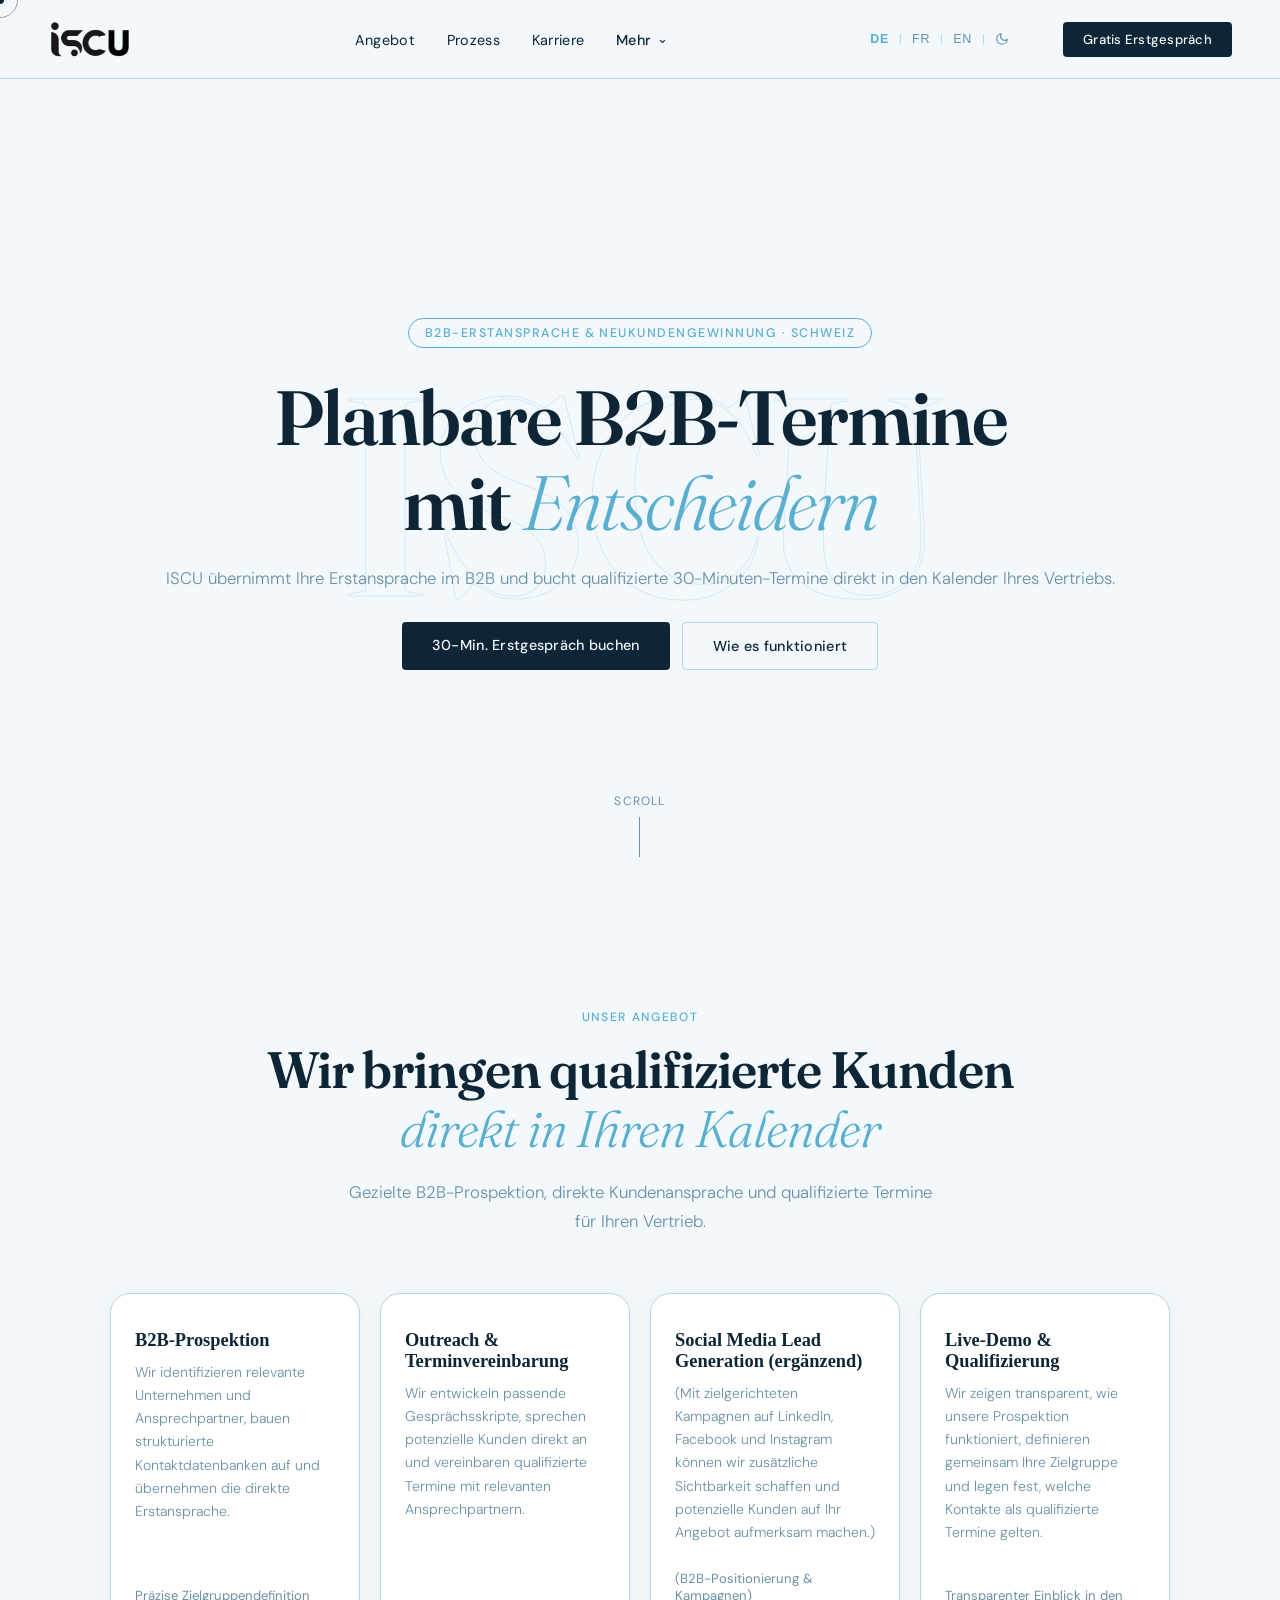
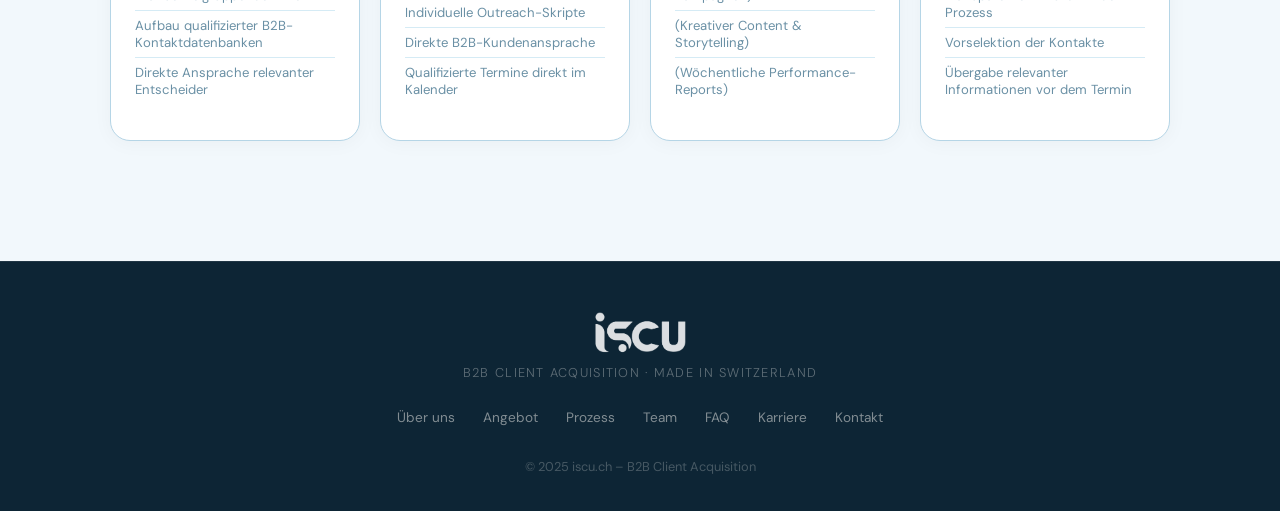
==== index.html @ 7092da41 "Formspree test v1 Refactor contact form submission handling and error messages." ====
<!DOCTYPE html>
<html lang="de" data-lang="de">

<head>
  <meta charset="UTF-8">
  <meta name="viewport" content="width=device-width, initial-scale=1.0">

  <title>iscu.ch – B2B Kundenakquise Schweiz | Qualifizierte Geschäftskunden gewinnen</title>

  <meta
    name="description"
    content="iscu.ch unterstützt Schweizer Unternehmen bei der B2B-Kundenakquise. Wir bauen gezielte Kontaktdatenbanken auf, entwickeln Ansprache-Skripte und erreichen potenzielle Geschäftskunden direkt.">
  
  <meta
    name="keywords"
    content="B2B Kundenakquise Schweiz, B2B Lead Generation Schweiz, Neukundengewinnung Schweiz, B2B Prospection, Geschäftskunden gewinnen, B2B Vertrieb Schweiz">
  
  <meta name="author" content="iscu.ch">

  <link rel="canonical" href="https://iscu.ch/">

  <!-- Open Graph -->
  <meta property="og:type" content="website">
  <meta property="og:url" content="https://iscu.ch/">
  <meta property="og:title" content="iscu.ch – B2B Kundenakquise Schweiz">
  <meta
    property="og:description"
    content="Gezielte B2B-Kundenakquise für Schweizer Unternehmen. Kontaktdatenbanken, Ansprache-Skripte und direkte Kontaktaufnahme mit potenziellen Geschäftskunden.">
  <meta property="og:image" content="https://iscu.ch/assets/img/logo-v3-transparent.png">
  <meta property="og:locale" content="de_CH">

  <!-- Schema.org -->
  <script type="application/ld+json">
  {
    "@context": "https://schema.org",
    "@type": "ProfessionalService",
    "name": "iscu.ch",
    "description": "Schweizer Agentur für B2B-Kundenakquise und Vertriebsunterstützung. Aufbau von B2B-Kontaktdatenbanken, Entwicklung von Ansprache-Skripten und direkte Kontaktaufnahme mit potenziellen Geschäftskunden.",
    "url": "https://iscu.ch",
    "email": "info@iscu.ch",
    "address": {
      "@type": "PostalAddress",
      "addressCountry": "CH"
    },
    "areaServed": "CH",
    "serviceType": "B2B Kundenakquise",
    "priceRange": "CHF"
  }
  </script>

  <link rel="preconnect" href="https://fonts.googleapis.com">
  <link rel="preconnect" href="https://fonts.gstatic.com" crossorigin>
  <link
    href="https://fonts.googleapis.com/css2?family=Fraunces:ital,wght@0,300;0,600;1,300&family=DM+Sans:wght@300;400;500&display=swap"
    rel="stylesheet">
  <link rel="stylesheet" href="assets/css/style.css">
  <!-- Applique le thème AVANT le rendu pour éviter le flash -->
  <link href="https://assets.calendly.com/assets/external/widget.css" rel="stylesheet">
  <script src="https://assets.calendly.com/assets/external/widget.js" async></script>
  <script>document.documentElement.setAttribute('data-theme', localStorage.getItem('iscu-theme') === 'dark' ? 'dark' : 'light');</script>
  <link rel="icon" type="image/png" href="/favicon-96x96.png" sizes="96x96" />
  <link rel="icon" type="image/svg+xml" href="/favicon.svg" />
  <link rel="shortcut icon" href="/favicon.ico" />
  <link rel="apple-touch-icon" sizes="180x180" href="/apple-touch-icon.png" />
  <meta name="apple-mobile-web-app-title" content="ISCU" />
  <link rel="manifest" href="/site.webmanifest" />
</head>

<body>

  <!-- CUSTOM CURSOR -->
  <div class="cursor"></div>
  <div class="cursor-follower"></div>

  <!-- PAGE TRANSITION -->
  <div class="page-transition"></div>

  <!-- NAVBAR -->
  <nav class="nav">
    <a href="index.html" class="brand-link">
      <img src="assets/img/logo-v3-transparent.png" alt="iscu.ch" class="brand-logo">
    </a>
    <div class="nav-links">
      <a href="#angebot" data-de="Angebot" data-fr="Offre" data-en="Services">Angebot</a>
      <!--<a href="#angebot" data-de="Webdesign" data-fr="Webdesign" data-en="Web Design">Webdesign</a>-->
      <a href="#prozess" data-de="Prozess" data-fr="Processus" data-en="Process">Prozess</a>
      <a href="karriere.html" data-de="Karriere" data-fr="Carrière" data-en="Careers">Karriere</a>
      <details class="nav-dropdown" id="sectionDropdown">
        <summary>
          <span data-de="Mehr" data-fr="Plus" data-en="More">Mehr</span>
          <span class="nav-dropdown-icon" aria-hidden="true">⌄</span>
        </summary>
        <div class="nav-dropdown-menu">
          <button class="page-tab" data-tab="about" data-de="Über uns" data-fr="À propos" data-en="About">Über
            uns</button>
          <button class="page-tab" data-tab="vergleich" data-de="Vergleich" data-fr="Comparaison"
            data-en="Comparison">Vergleich</button>
          <button class="page-tab" data-tab="team" data-de="Team" data-fr="Équipe" data-en="Team">Team</button>
          <button class="page-tab" data-tab="faq" data-de="FAQ" data-fr="FAQ" data-en="FAQ">FAQ</button>
          <button class="page-tab" data-tab="contact" data-de="Kontakt" data-fr="Contact"
            data-en="Contact">Kontakt</button>
        </div>
      </details>
    </div>
    <div class="nav-right">
      <div class="lang-switcher">
        <button class="lang-btn active" data-lang="de">DE</button>
        <span class="lang-sep">|</span>
        <button class="lang-btn" data-lang="fr">FR</button>
        <span class="lang-sep">|</span>
        <button class="lang-btn" data-lang="en">EN</button>
        <span class="lang-sep">|</span>
        <button class="theme-toggle" id="themeToggle" aria-label="Toggle dark mode" title="Mode sombre">
          <svg id="iconMoon" xmlns="http://www.w3.org/2000/svg" width="14" height="14" viewBox="0 0 24 24" fill="none"
            stroke="currentColor" stroke-width="2" stroke-linecap="round" stroke-linejoin="round">
            <path d="M21 12.79A9 9 0 1 1 11.21 3 7 7 0 0 0 21 12.79z" />
          </svg>
          <svg id="iconSun" xmlns="http://www.w3.org/2000/svg" width="14" height="14" viewBox="0 0 24 24" fill="none"
            stroke="currentColor" stroke-width="2" stroke-linecap="round" stroke-linejoin="round" style="display:none">
            <circle cx="12" cy="12" r="5" />
            <line x1="12" y1="1" x2="12" y2="3" />
            <line x1="12" y1="21" x2="12" y2="23" />
            <line x1="4.22" y1="4.22" x2="5.64" y2="5.64" />
            <line x1="18.36" y1="18.36" x2="19.78" y2="19.78" />
            <line x1="1" y1="12" x2="3" y2="12" />
            <line x1="21" y1="12" x2="23" y2="12" />
            <line x1="4.22" y1="19.78" x2="5.64" y2="18.36" />
            <line x1="18.36" y1="5.64" x2="19.78" y2="4.22" />
          </svg>
        </button>
      </div>
      <a href="#contact" class="nav-cta" data-de="Gratis Erstgespräch" data-fr="Entretien gratuit"
        data-en="Free Discovery Call">Gratis Erstgespräch</a>
    </div>
    <div class="hamburger" id="hamburger">
      <span></span><span></span><span></span>
    </div>
  </nav>

  <!-- MOBILE MENU -->
  <div class="mobile-menu" id="mobileMenu">
    <a href="#angebot" onclick="closeMobile()" data-de="Angebot" data-fr="Offre" data-en="Services">Angebot</a>
    <a href="#prozess" onclick="closeMobile()" data-de="Prozess" data-fr="Processus" data-en="Process">Prozess</a>
    <a href="#team" onclick="closeMobile()" data-de="Team" data-fr="Equipe" data-en="Team">Team</a>
    <a href="#faq" onclick="closeMobile()" data-de="FAQ" data-fr="FAQ" data-en="FAQ">FAQ</a>
    <a href="karriere.html" onclick="closeMobile()" data-de="Karriere" data-fr="Carrière" data-en="Careers">Karriere</a>
    <a href="#contact" onclick="closeMobile()" data-de="Kontakt" data-fr="Contact" data-en="Contact">Kontakt</a>
    <a href="#contact" onclick="closeMobile()" class="mobile-cta" data-de="Gratis Erstgespräch →"
      data-fr="Entretien gratuit →" data-en="Free Discovery Call →">Gratis Erstgespräch →</a>
    <div class="mobile-menu-bottom">
      <div class="mobile-lang">
        <button class="lang-btn active" data-lang="de">DE</button>
        <span class="lang-sep">|</span>
        <button class="lang-btn" data-lang="fr">FR</button>
        <span class="lang-sep">|</span>
        <button class="lang-btn" data-lang="en">EN</button>
      </div>
      <button class="mobile-theme-btn" id="mobileThemeToggle" aria-label="Toggle dark mode">
        <svg id="mIconMoon" xmlns="http://www.w3.org/2000/svg" width="16" height="16" viewBox="0 0 24 24" fill="none"
          stroke="currentColor" stroke-width="2" stroke-linecap="round" stroke-linejoin="round">
          <path d="M21 12.79A9 9 0 1 1 11.21 3 7 7 0 0 0 21 12.79z" />
        </svg>
        <svg id="mIconSun" xmlns="http://www.w3.org/2000/svg" width="16" height="16" viewBox="0 0 24 24" fill="none"
          stroke="currentColor" stroke-width="2" stroke-linecap="round" stroke-linejoin="round" style="display:none">
          <circle cx="12" cy="12" r="5" />
          <line x1="12" y1="1" x2="12" y2="3" />
          <line x1="12" y1="21" x2="12" y2="23" />
          <line x1="4.22" y1="4.22" x2="5.64" y2="5.64" />
          <line x1="18.36" y1="18.36" x2="19.78" y2="19.78" />
          <line x1="1" y1="12" x2="3" y2="12" />
          <line x1="21" y1="12" x2="23" y2="12" />
          <line x1="4.22" y1="19.78" x2="5.64" y2="18.36" />
          <line x1="18.36" y1="5.64" x2="19.78" y2="4.22" />
        </svg>
        <span id="mThemeLabel" data-de="Dunkel" data-fr="Sombre" data-en="Dark">Dunkel</span>
      </button>
    </div>
  </div>

  <!-- HERO -->
  <section class="hero">
    <div class="hero-bg-text">ISCU</div>
    <div class="hero-text reveal">
      <span class="hero-label" data-de="B2B-Erstansprache & Neukundengewinnung · Schweiz"
        data-fr="Prospection B2B & Acquisition de Clients · Suisse"
        data-en="B2B Outreach & Client Acquisition · Switzerland">
        B2B-Erstansprache & Neukundengewinnung · Schweiz
      </span>

      <h1 data-de="Planbare B2B-Termine&lt;br&gt;mit &lt;em&gt;Entscheidern&lt;/em&gt;"
        data-fr="Rendez-vous B2B qualifiés&lt;br&gt;avec des &lt;em&gt;décideurs&lt;/em&gt;"
        data-en="Predictable B2B Meetings&lt;br&gt;with &lt;em&gt;Decision-Makers&lt;/em&gt;">
        Planbare B2B-Termine<br>mit <em>Entscheidern</em>
      </h1>

      <p data-de="ISCU übernimmt Ihre Erstansprache im B2B und bucht qualifizierte 30-Minuten-Termine direkt in den Kalender Ihres Vertriebs."
        data-fr="ISCU gère votre prospection B2B initiale et réserve des rendez-vous qualifiés de 30 minutes directement dans l'agenda de vos commerciaux."
        data-en="ISCU handles your initial B2B outreach and books qualified 30-minute meetings directly into your sales team's calendar.">
        ISCU übernimmt Ihre Erstansprache im B2B und bucht qualifizierte 30-Minuten-Termine direkt in den Kalender Ihres
        Vertriebs.
      </p>

      <div class="hero-actions">
        <a href="#contact" class="cta" id="ctaBtn" data-de="30-Min. Erstgespräch buchen"
          data-fr="Réserver un échange de 30 min" data-en="Book a 30-min Discovery Call">
          30-Min. Erstgespräch buchen
        </a>
        <a href="#prozess" class="cta alt" data-de="Wie es funktioniert" data-fr="Comment ça fonctionne"
          data-en="How it works">
          Wie es funktioniert
        </a>
      </div>
    </div>
    <div class="scroll-hint">
      <span>Scroll</span>
      <div class="scroll-line"></div>
    </div>
  </section>



  <!-- WARUM GIBT ES UNS -->
  <section id="about" class="section about-section reveal tabbed-section">
    <div class="section-label" data-de="Über iscu.ch" data-fr="À propos d’iscu.ch" data-en="About iscu.ch">
      Über iscu.ch
    </div>

    <h2 data-de="Warum gibt es uns?" data-fr="Pourquoi existons-nous ?" data-en="Why do we exist?">
      Warum gibt es uns?
    </h2>

    <div class="about-text">

      <p data-de="Bei iscu.ch sind wir überzeugt: Unternehmen sollten nicht darauf warten, dass potenzielle Kunden auf sie zukommen. Gerade im B2B-Bereich erfordert nachhaltiges Wachstum eine aktive und gezielte Ansprache der richtigen Ansprechpartner."
        data-fr="Chez iscu.ch, nous sommes convaincus qu’une entreprise ne devrait pas attendre que ses clients potentiels viennent à elle. En B2B, une croissance durable nécessite une approche active et ciblée des bons interlocuteurs."
        data-en="At iscu.ch, we believe companies should not wait for potential clients to come to them. In B2B, sustainable growth requires an active and targeted approach to the right decision-makers.">
        Bei iscu.ch sind wir überzeugt: Unternehmen sollten nicht darauf warten, dass potenzielle Kunden auf sie
        zukommen. Gerade im B2B-Bereich erfordert nachhaltiges Wachstum eine aktive und gezielte Ansprache der richtigen
        Ansprechpartner.
      </p>

      <p data-de="Genau hier setzen wir an. Wir identifizieren relevante Unternehmen und Ansprechpartner, bauen strukturierte B2B-Kontaktdatenbanken auf und entwickeln individuelle Skripte für die direkte Ansprache. Unser Ziel: qualifizierte Gespräche mit potenziellen Kunden für Ihr Unternehmen."
        data-fr="C’est exactement là que nous intervenons. Nous identifions les entreprises et interlocuteurs pertinents, constituons des bases de données B2B structurées et développons des scripts adaptés à la prospection directe. Notre objectif : générer des échanges qualifiés avec des clients potentiels pour votre entreprise."
        data-en="That’s exactly where we come in. We identify relevant companies and decision-makers, build structured B2B contact databases and develop tailored scripts for direct outreach. Our goal: generate qualified conversations with potential clients for your business.">
        Genau hier setzen wir an. Wir identifizieren relevante Unternehmen und Ansprechpartner, bauen strukturierte
        B2B-Kontaktdatenbanken auf und entwickeln individuelle Skripte für die direkte Ansprache. Unser Ziel:
        qualifizierte Gespräche mit potenziellen Kunden für Ihr Unternehmen.
      </p>

      <p class="about-tagline"
        data-de="Wir sind mehr als eine Agentur – wir bauen die Brücke zwischen Ihrem Unternehmen und den richtigen Geschäftskontakten."
        data-fr="Nous sommes plus qu’une agence – nous créons le lien entre votre entreprise et les bons contacts commerciaux."
        data-en="We are more than an agency – we build the bridge between your business and the right commercial contacts.">
        Wir sind mehr als eine Agentur – wir bauen die Brücke zwischen Ihrem Unternehmen und den richtigen
        Geschäftskontakten.
      </p>

    </div>

    <div class="mission-vision">

      <div class="mv-card reveal">
        <div class="mv-icon"></div>

        <h3 data-de="Mission" data-fr="Mission" data-en="Mission">
          Mission
        </h3>

        <p data-de="Unsere Mission ist es, Unternehmen mit den richtigen Geschäftskontakten zu verbinden. Wir kombinieren strukturierte B2B-Daten, gezielte Recherche, überzeugende Skripte und direkte Ansprache, um qualifizierte Termine mit potenziellen Kunden zu generieren."
          data-fr="Notre mission est de connecter les entreprises aux bons interlocuteurs commerciaux. Nous combinons données B2B structurées, recherche ciblée, scripts efficaces et prospection directe afin de générer des rendez-vous qualifiés avec des clients potentiels."
          data-en="Our mission is to connect businesses with the right commercial contacts. We combine structured B2B data, targeted research, effective scripts and direct outreach to generate qualified appointments with potential clients.">
          Unsere Mission ist es, Unternehmen mit den richtigen Geschäftskontakten zu verbinden. Wir kombinieren
          strukturierte B2B-Daten, gezielte Recherche, überzeugende Skripte und direkte Ansprache, um qualifizierte
          Termine mit potenziellen Kunden zu generieren.
        </p>
      </div>

      <div class="mv-card reveal">
        <div class="mv-icon"></div>

        <h3 data-de="Vision" data-fr="Vision" data-en="Vision">
          Vision
        </h3>

        <p data-de="Wir glauben an eine B2B-Welt, in der Unternehmen ihre Geschäftsentwicklung nicht dem Zufall überlassen. Unsere Vision: planbare und messbare Kundenakquise durch gezielte Ansprache, klare Prozesse und kontinuierliche Optimierung."
          data-fr="Nous croyons en un monde B2B où les entreprises ne laissent pas leur développement commercial au hasard. Notre vision : une acquisition client prévisible et mesurable grâce à une prospection ciblée, des processus clairs et une optimisation continue."
          data-en="We believe in a B2B world where companies do not leave business development to chance. Our vision: predictable and measurable client acquisition through targeted outreach, clear processes and continuous optimization.">
          Wir glauben an eine B2B-Welt, in der Unternehmen ihre Geschäftsentwicklung nicht dem Zufall überlassen. Unsere
          Vision: planbare und messbare Kundenakquise durch gezielte Ansprache, klare Prozesse und kontinuierliche
          Optimierung.
        </p>
      </div>

    </div>
  </section>

<!-- UNSER ANGEBOT -->
<section id="angebot" class="section angebot-section tabbed-section">
  <div class="section-label"
       data-de="Unser Angebot"
       data-fr="Notre Offre"
       data-en="Our Services">
    Unser Angebot
  </div>

  <h2
    data-de="Wir bringen qualifizierte Kunden<br><em>direkt in Ihren Kalender</em>"
    data-fr="Nous amenons des clients qualifiés<br><em>directement dans votre agenda</em>"
    data-en="We bring qualified clients<br><em>directly into your calendar</em>">
    Wir bringen qualifizierte Kunden<br><em>direkt in Ihren Kalender</em>
  </h2>

  <p
    data-de="Gezielte B2B-Prospektion, direkte Kundenansprache und qualifizierte Termine für Ihren Vertrieb."
    data-fr="Prospection B2B ciblée, prise de contact directe et rendez-vous qualifiés pour votre équipe commerciale."
    data-en="Targeted B2B prospecting, direct outreach and qualified appointments for your sales team.">
    Gezielte B2B-Prospektion, direkte Kundenansprache und qualifizierte Termine für Ihren Vertrieb.
  </p>

  <div class="angebot-grid reveal">

    <!-- CARD 1: B2B PROSPEKTION -->
    <div class="angebot-card">

      <h3
        data-de="B2B-Prospektion"
        data-fr="Prospection B2B"
        data-en="B2B Prospecting">
        B2B-Prospektion
      </h3>

      <p
        data-de="Wir identifizieren relevante Unternehmen und Ansprechpartner, bauen strukturierte Kontaktdatenbanken auf und übernehmen die direkte Erstansprache."
        data-fr="Nous identifions les entreprises et interlocuteurs pertinents, constituons des bases de données structurées et prenons en charge la prospection directe."
        data-en="We identify relevant companies and decision-makers, build structured contact databases and handle direct outreach.">
        Wir identifizieren relevante Unternehmen und Ansprechpartner, bauen strukturierte Kontaktdatenbanken auf und übernehmen die direkte Erstansprache.
      </p>

      <ul class="angebot-features">
        <li
          data-de="Präzise Zielgruppendefinition"
          data-fr="Définition précise de la cible"
          data-en="Precise target definition">
          Präzise Zielgruppendefinition
        </li>

        <li
          data-de="Aufbau qualifizierter B2B-Kontaktdatenbanken"
          data-fr="Constitution de bases de données B2B qualifiées"
          data-en="Qualified B2B contact databases">
          Aufbau qualifizierter B2B-Kontaktdatenbanken
        </li>

        <li
          data-de="Direkte Ansprache relevanter Entscheider"
          data-fr="Prise de contact directe avec les décideurs"
          data-en="Direct outreach to decision-makers">
          Direkte Ansprache relevanter Entscheider
        </li>
      </ul>

    </div>


    <!-- CARD 2: OUTREACH & TERMINVEREINBARUNG -->
    <div class="angebot-card">

      <h3
        data-de="Outreach & Terminvereinbarung"
        data-fr="Prospection & Prise de Rendez-vous"
        data-en="Outreach & Appointment Setting">
        Outreach & Terminvereinbarung
      </h3>

      <p
        data-de="Wir entwickeln passende Gesprächsskripte, sprechen potenzielle Kunden direkt an und vereinbaren qualifizierte Termine mit relevanten Ansprechpartnern."
        data-fr="Nous développons des scripts adaptés, contactons directement les prospects et obtenons des rendez-vous qualifiés avec les bons interlocuteurs."
        data-en="We develop tailored scripts, contact potential clients directly and secure qualified appointments with the right decision-makers.">
        Wir entwickeln passende Gesprächsskripte, sprechen potenzielle Kunden direkt an und vereinbaren qualifizierte Termine mit relevanten Ansprechpartnern.
      </p>

      <ul class="angebot-features">
        <li
          data-de="Individuelle Outreach-Skripte"
          data-fr="Scripts de prospection personnalisés"
          data-en="Tailored outreach scripts">
          Individuelle Outreach-Skripte
        </li>

        <li
          data-de="Direkte B2B-Kundenansprache"
          data-fr="Prospection B2B directe"
          data-en="Direct B2B outreach">
          Direkte B2B-Kundenansprache
        </li>

        <li
          data-de="Qualifizierte Termine direkt im Kalender"
          data-fr="Rendez-vous qualifiés directement dans l’agenda"
          data-en="Qualified meetings directly in the calendar">
          Qualifizierte Termine direkt im Kalender
        </li>
      </ul>

    </div>


    <!-- CARD 3: SOCIAL MEDIA LEAD GENERATION (ERGÄNZEND) -->
    <div class="angebot-card">

      <h3
        data-de="Social Media Lead Generation (ergänzend)"
        data-fr="Génération de Leads Social Media (complément)"
        data-en="Social Media Lead Generation (supplementary)">
        Social Media Lead Generation (ergänzend)
      </h3>

      <p
        data-de="(Mit zielgerichteten Kampagnen auf LinkedIn, Facebook und Instagram können wir zusätzliche Sichtbarkeit schaffen und potenzielle Kunden auf Ihr Angebot aufmerksam machen.)"
        data-fr="(Des campagnes ciblées sur LinkedIn, Facebook et Instagram peuvent compléter la prospection directe en augmentant la visibilité de votre offre auprès de prospects potentiels.)"
        data-en="(Targeted campaigns on LinkedIn, Facebook and Instagram can complement direct outreach by increasing visibility among potential clients.)">
        (Mit zielgerichteten Kampagnen auf LinkedIn, Facebook und Instagram können wir zusätzliche Sichtbarkeit schaffen und potenzielle Kunden auf Ihr Angebot aufmerksam machen.)
      </p>

      <ul class="angebot-features">
        <li
          data-de="(B2B-Positionierung & Kampagnen)"
          data-fr="(Positionnement & campagnes B2B)"
          data-en="(B2B positioning & campaigns)">
          (B2B-Positionierung & Kampagnen)
        </li>

        <li
          data-de="(Kreativer Content & Storytelling)"
          data-fr="(Contenu créatif & storytelling)"
          data-en="(Creative content & storytelling)">
          (Kreativer Content & Storytelling)
        </li>

        <li
          data-de="(Wöchentliche Performance-Reports)"
          data-fr="(Rapports de performance hebdomadaires)"
          data-en="(Weekly performance reports)">
          (Wöchentliche Performance-Reports)
        </li>
      </ul>

    </div>


    <!-- CARD 4: LIVE-DEMO & QUALIFICATION -->
    <div class="angebot-card">

      <h3
        data-de="Live-Demo & Qualifizierung"
        data-fr="Démonstration Live & Qualification"
        data-en="Live Demo & Qualification">
        Live-Demo & Qualifizierung
      </h3>

      <p
        data-de="Wir zeigen transparent, wie unsere Prospektion funktioniert, definieren gemeinsam Ihre Zielgruppe und legen fest, welche Kontakte als qualifizierte Termine gelten."
        data-fr="Nous montrons concrètement comment fonctionne notre prospection, définissons votre cible et déterminons ensemble quels contacts correspondent à un rendez-vous qualifié."
        data-en="We show exactly how our prospecting works, define your target audience and establish together what qualifies as a qualified appointment.">
        Wir zeigen transparent, wie unsere Prospektion funktioniert, definieren gemeinsam Ihre Zielgruppe und legen fest, welche Kontakte als qualifizierte Termine gelten.
      </p>

      <ul class="angebot-features">
        <li
          data-de="Transparenter Einblick in den Prozess"
          data-fr="Transparence sur le processus"
          data-en="Transparent process overview">
          Transparenter Einblick in den Prozess
        </li>

        <li
          data-de="Vorselektion der Kontakte"
          data-fr="Préqualification des contacts"
          data-en="Contact pre-qualification">
          Vorselektion der Kontakte
        </li>

        <li
          data-de="Übergabe relevanter Informationen vor dem Termin"
          data-fr="Transmission des informations pertinentes avant le rendez-vous"
          data-en="Relevant information provided before the meeting">
          Übergabe relevanter Informationen vor dem Termin
        </li>
      </ul>

    </div>


    <!-- CARD 5: WEBDESIGN (OPTIONAL / NICHT KERNANGEBOT)
    <div class="angebot-card">

      <h3
        data-de="Webdesign & Landing Pages (ergänzend)"
        data-fr="Webdesign & Landing Pages (complément)"
        data-en="Web Design & Landing Pages (supplementary)">
        Webdesign & Landing Pages (ergänzend)
      </h3>

      <p
        data-de="(Wir erstellen moderne Websites und Landing Pages, die den digitalen Auftritt Ihres Unternehmens unterstützen und eingehende Interessenten in Anfragen umwandeln.)"
        data-fr="(Nous créons des sites web et landing pages modernes afin de soutenir votre présence digitale et convertir les visiteurs en demandes commerciales.)"
        data-en="(We create modern websites and landing pages that support your digital presence and convert visitors into business inquiries.)">
        (Wir erstellen moderne Websites und Landing Pages, die den digitalen Auftritt Ihres Unternehmens unterstützen und eingehende Interessenten in Anfragen umwandeln.)
      </p>

      <ul class="angebot-features">
        <li
          data-de="(Custom Design & Development)"
          data-fr="(Design & développement sur mesure)"
          data-en="(Custom design & development)">
          (Custom Design & Development)
        </li>

        <li
          data-de="(Mobile- & konvertierungsoptimiert)"
          data-fr="(Optimisé mobile & conversion)"
          data-en="(Mobile & conversion optimized)">
          (Mobile- & konvertierungsoptimiert)
        </li>

        <li
          data-de="(SEO-Grundoptimierung)"
          data-fr="(Optimisation SEO de base)"
          data-en="(Basic SEO optimization)">
          (SEO-Grundoptimierung)
        </li>
      </ul>

    </div>
    -->

  </div>
</section>

  <!-- ZIELGRUPPE & ICP -->
  <section id="icp" class="section icp-section reveal tabbed-section">
    <div class="section-label" data-de="Zielgruppe &amp; ICP" data-fr="Cible &amp; ICP" data-en="Target &amp; ICP">
      Zielgruppe &amp; ICP</div>

    <h2 data-de="Für wen ist unser Service&lt;br&gt;&lt;em&gt;ideal geeignet?&lt;/em&gt;"
      data-fr="Pour qui notre service est-il&lt;br&gt;&lt;em&gt;idéalement conçu ?&lt;/em&gt;"
      data-en="Who is our service&lt;br&gt;&lt;em&gt;ideally for?&lt;/em&gt;">
      Für wen ist unser Service<br><em>ideal geeignet?</em>
    </h2>

    <p data-de="Wir arbeiten mit B2B-Unternehmen zusammen, die ein klares Wachstumspotenzial haben und ihren Vertrieb mit verlässlichen Entscheider-Terminen unterstützen wollen."
      data-fr="Nous collaborons avec des entreprises B2B qui disposent d'un fort potentiel de croissance et souhaitent soutenir leurs commerciaux avec des rendez-vous qualifiés."
      data-en="We partner with B2B companies that have clear growth potential and want to support their sales team with reliable decision-maker meetings.">
      Wir arbeiten mit B2B-Unternehmen zusammen, die ein klares Wachstumspotenzial haben und ihren Vertrieb mit
      verlässlichen Entscheider-Terminen unterstützen wollen.
    </p>

    <div class="icp-grid"
      style="display: grid; grid-template-columns: repeat(auto-fit, minmax(280px, 1fr)); gap: 1.5rem; margin-top: 2.5rem;">

      <div class="icp-card"
        style="padding: 2rem; border: 1px solid var(--border-color, rgba(255,255,255,0.1)); border-radius: 12px; background: rgba(255,255,255,0.02);">
        <div class="icp-icon" style="font-size: 2rem; margin-bottom: 1rem;">&#127970;</div>
        <h3 data-de="B2B Unternehmen" data-fr="Entreprises B2B" data-en="B2B Companies">B2B Unternehmen</h3>
        <p data-de="Unternehmen mit erklärungsbedürftigen Angeboten und Dienstleistungen im B2B-Bereich."
          data-fr="Entreprises proposant des produits ou services B2B complexes à expliquer."
          data-en="Companies offering complex B2B products or services requiring explanation.">
          Unternehmen mit erklärungsbedürftigen Angeboten und Dienstleistungen im B2B-Bereich.
        </p>
      </div>

      <div class="icp-card"
        style="padding: 2rem; border: 1px solid var(--border-color, rgba(255,255,255,0.1)); border-radius: 12px; background: rgba(255,255,255,0.02);">
        <div class="icp-icon" style="font-size: 2rem; margin-bottom: 1rem;">&#128101;</div>
        <h3 data-de="Unternehmensgrösse" data-fr="Taille d'entreprise" data-en="Company Size">Unternehmensgrösse</h3>
        <p data-de="Ideal für etablierte Firmen von 10 bis 200 Mitarbeitenden mit klarer Wachstumsabsicht."
          data-fr="Idéal pour les PME établies de 10 à 200 collaborateurs ayant des objectifs de croissance."
          data-en="Ideal for established companies with 10 to 200 employees aiming for strategic growth.">
          Ideal für etablierte Firmen von 10 bis 200 Mitarbeitenden mit klarer Wachstumsabsicht.
        </p>
      </div>

      <div class="icp-card"
        style="padding: 2rem; border: 1px solid var(--border-color, rgba(255,255,255,0.1)); border-radius: 12px; background: rgba(255,255,255,0.02);">
        <div class="icp-icon" style="font-size: 2rem; margin-bottom: 1rem;">&#128188;</div>
        <h3 data-de="Vertriebskapazität" data-fr="Équipe commerciale" data-en="Sales Capacity">Vertriebskapazität</h3>
        <p data-de="Sie verfügen bereits über eigene Ressourcen oder einen Vertrieb, der die Verkaufsgespräche führt."
          data-fr="Vous disposez déjà d'une équipe ou d'un commercial dédié pour mener les entretiens de vente."
          data-en="You already have an internal sales team or representative ready to conduct closing calls.">
          Sie verfügen bereits über eigene Ressourcen oder einen Vertrieb, der die Verkaufsgespräche führt.
        </p>
      </div>

      <div class="icp-card"
        style="padding: 2rem; border: 1px solid var(--border-color, rgba(255,255,255,0.1)); border-radius: 12px; background: rgba(255,255,255,0.02);">
        <div class="icp-icon" style="font-size: 2rem; margin-bottom: 1rem;">&#128176;</div>
        <h3 data-de="Auftragswert" data-fr="Panier moyen élevé" data-en="Contract Value">Auftragswert</h3>
        <p data-de="Angebote mit ausreichend hohem Kundenwert, sodass sich professionelle Erstansprache nachhaltig lohnt."
          data-fr="Des offres avec une valeur de contrat suffisante pour rentabiliser rapidement la prospection."
          data-en="Offerings with sufficient deal value to ensure a strong and sustainable return on outreach investment.">
          Angebote mit ausreichend hohem Kundenwert, sodass sich professionelle Erstansprache nachhaltig lohnt.
        </p>
      </div>

    </div>
  </section>

  <!-- PROZESS -->
  <section id="prozess" class="section prozess-section tabbed-section">
    <div class="section-label" data-de="Unser Prozess" data-fr="Notre Processus" data-en="Our Process">Unser Prozess
    </div>
    <h2 data-de="In 4 Schritten zu&lt;br&gt;&lt;em&gt;Ihren Wunschkandidaten&lt;/em&gt;"
      data-fr="En 4 étapes vers&lt;br&gt;&lt;em&gt;vos candidats idéaux&lt;/em&gt;"
      data-en="In 4 steps to&lt;br&gt;&lt;em&gt;your ideal candidates&lt;/em&gt;">In 4 Schritten zu<br><em>Ihren
        Wunschkandidaten</em></h2>
    <p data-de="Klar strukturiert, transparent und effizient – so sieht unsere Zusammenarbeit aus."
      data-fr="Clair, transparent et efficace – voilà à quoi ressemble notre collaboration."
      data-en="Clear, transparent and efficient – this is how our collaboration works.">Klar strukturiert, transparent
      und effizient – so sieht unsere Zusammenarbeit aus.</p>
    <div class="prozess-steps">
      <div class="prozess-step">
        <div class="step-number">01</div>
        <div class="step-content">
          <h3 data-de="Erstgespräch" data-fr="Entretien initial" data-en="Discovery Call">Erstgespräch</h3>
          <p data-de="Wir lernen Ihr Unternehmen kennen: Kultur, offene Stellen, Zielgruppe. Kostenlos und unverbindlich."
            data-fr="Nous apprenons à connaître votre entreprise: culture, postes ouverts, groupe cible. Gratuit et sans engagement."
            data-en="We get to know your company: culture, open positions, target group. Free and non-binding.">Wir
            lernen Ihr Unternehmen kennen: Kultur, offene Stellen, Zielgruppe. Kostenlos und unverbindlich.</p>
        </div>
        <div class="step-arrow">→</div>
      </div>
      <div class="prozess-step">
        <div class="step-number">02</div>
        <div class="step-content">
          <h3 data-de="Strategie" data-fr="Stratégie" data-en="Strategy">Strategie</h3>
          <p data-de="Wir definieren Ihre idealen Entscheider, entwickeln ein zielgerichtetes Messaging und übernehmen die direkte Erstansprache: Zielgruppendefinition, Budget und Messaging."
            data-fr="Nous définissons vos décideurs cibles, élaborons un message percutant et assurons la prospection directe: définition du groupe cible, budget."
            data-en="We identify your target decision-makers, craft compelling messaging, and handle direct outreach.">
            Wir definieren Ihre idealen Entscheider, entwickeln ein zielgerichtetes Messaging und übernehmen die direkte
            Erstansprache: Zielgruppendefinition, Budget
            und Messaging.</p>
        </div>
        <div class="step-arrow">→</div>
      </div>
      <div class="prozess-step">
        <div class="step-number">03</div>
        <div class="step-content">
          <h3 data-de="Kampagnenstart & Erstansprache" data-fr="Lancement & prise de contact "
            data-en="Campaign launch & initial contact">Kampagnenstart & Erstansprache</h3>
          <p data-de="Unser Schwerpunkt liegt auf dem Aufbau der B2B-Kontaktdatenbank, der Erstellung von Skripten und der direkten Kundenansprache."
            data-fr="Nous nous concentrons sur la constitution d'une base de données de contacts B2B, la rédaction de scripts et la prospection directe."
            data-en="We are focused on building the B2B contact database, scripting and direct outreach.">
            Unser Schwerpunkt liegt auf dem Aufbau der B2B-Kontaktdatenbank, der Erstellung von Skripten und der
            direkten Kundenansprache.
          </p>
        </div>
        <div class="step-arrow">→</div>
      </div>
      <div class="prozess-step last">
        <div class="step-number">04</div>
        <div class="step-content">
          <h3 data-de="Termine & Pipeline" data-fr="Rendez-vous & Pipeline" data-en="Deadlines & Pipeline">Termine &
            Pipeline</h3>
          <p data-de="Sie Erhalten qualifizierte B2B-Termine mit potenziellen Kunden für Ihr Unternehmen zu vereinbaren."
            data-fr="Vous obtenez des rendez-vous B2B qualifiés avec des clients potentiels pour votre entreprise."
            data-en="You obtain secure qualified B2B appointments with potential clients for your business.">
            Sie Erhalten qualifizierte B2B-Termine mit potenziellen Kunden für Ihr Unternehmen zu vereinbaren.
          </p>
        </div>
      </div>
    </div>
  </section>

  <!-- TEAM -->
  <section id="team" class="section team-section tabbed-section">
    <div class="section-label" data-de="Unser Team" data-fr="Notre Équipe" data-en="Our Team">
      Unser Team
    </div>

    <h2 data-de="Menschen hinter&lt;br&gt;&lt;em&gt;iscu.ch&lt;/em&gt;"
      data-fr="Les personnes derrière&lt;br&gt;&lt;em&gt;iscu.ch&lt;/em&gt;"
      data-en="The people behind&lt;br&gt;&lt;em&gt;iscu.ch&lt;/em&gt;">
      Menschen hinter<br><em>iscu.ch</em>
    </h2>

    <p data-de="Wir denken Recruiting neu – für mehr Reichweite, starke Arbeitgebermarken und nachhaltiges Wachstum für Schweizer KMU."
      data-fr="Nous repensons le recrutement – pour plus de portée, des marques employeurs fortes et une croissance durable pour les PME suisses."
      data-en="We reimagine recruiting – for more reach, strong employer brands and sustainable growth for Swiss SMEs.">
      Wir denken Recruiting neu – für mehr Reichweite, starke Arbeitgebermarken und nachhaltiges Wachstum für
      Schweizer KMU.
    </p>
    <div class="team-grid reveal">
      <div class="team-card">
        <div class="team-photo placeholder-photo">A.H</div>
        <h3>Abdullahi Hassan</h3>
        <p class="team-role" data-de="Gründer &amp; CEO" data-fr="Fondateur &amp; CEO" data-en="Founder &amp; CEO">
          Gründer &amp; CEO</p>
        <a href="mailto:info@iscu.ch" class="team-email">info@iscu.ch</a>
      </div>
      <div class="team-card">
        <div class="team-photo placeholder-photo">T.B</div>
        <h3>Térence Bidima</h3>
        <p class="team-role">Support Technique</p>
        <p class="team-fun" style="font-size:.78rem; margin-top:4px;">Monitored</p>
        <a href="mailto:bidima.tm@protonmail.com" class="team-email">bidima.tm@protonmail.com</a>
      </div>
      <div class="team-card">

        <div class="team-photo placeholder-photo">T.M</div>
        
        <h3>Thomas Müller</h3>
        <p class="team-role" data-de="Sekretär" data-fr="Secrétaire" data-en="Secretary">
          Sekretär
        </p>
        <p class="team-fun" data-de="Organisation, Koordination und administrative Unterstützung."
          data-fr="Organisation, coordination et soutien administratif."
          data-en="Organization, coordination and administrative support.">
          Organisation, Koordination und administrative Unterstützung.
        </p>
      </div>
    </div>
  </section>

<!-- VERGLEICH -->
<section id="vergleich" class="section vergleich-section reveal tabbed-section">

  <div class="section-label"
       data-de="Vergleich"
       data-fr="Comparaison"
       data-en="Comparison">
    Vergleich
  </div>

  <h2
    data-de="Warum Unternehmen iscu.ch wählen"
    data-fr="Pourquoi les entreprises choisissent iscu.ch"
    data-en="Why companies choose iscu.ch">
    Warum Unternehmen iscu.ch wählen
  </h2>

  <p
    data-de="Viele Unternehmen verlassen sich bei der Kundengewinnung auf Empfehlungen und eingehende Anfragen. iscu.ch setzt auf eine aktive und strukturierte B2B-Ansprache, um relevante Entscheidungsträger direkt zu erreichen."
    data-fr="De nombreuses entreprises dépendent des recommandations et des demandes entrantes pour acquérir de nouveaux clients. iscu.ch mise sur une prospection B2B active et structurée pour atteindre directement les décideurs pertinents."
    data-en="Many companies rely on referrals and inbound enquiries to acquire new customers. iscu.ch uses active and structured B2B outreach to reach relevant decision-makers directly.">
    Viele Unternehmen verlassen sich bei der Kundengewinnung auf Empfehlungen und eingehende Anfragen.
    iscu.ch setzt auf eine aktive und strukturierte B2B-Ansprache, um relevante Entscheidungsträger direkt zu erreichen.
  </p>

  <div class="vergleich-cards">

    <!-- ANDERE DIENSTLEISTER -->
    <article class="vergleich-card vergleich-card--traditional">

      <h3
        data-de="Klassische Akquise"
        data-fr="Acquisition classique"
        data-en="Traditional acquisition">
        Klassische Akquise
      </h3>

      <ul class="vergleich-list">

        <li>
          <span class="vergleich-icon" aria-hidden="true">✕</span>
          <span
            data-de="Abhängigkeit von Empfehlungen & Inbound"
            data-fr="Dépendance aux recommandations et à l’Inbound"
            data-en="Reliance on referrals & inbound">
            Abhängigkeit von Empfehlungen &amp; Inbound
          </span>
        </li>

        <li>
          <span class="vergleich-icon" aria-hidden="true">✕</span>
          <span
            data-de="Unstrukturierte Kontaktlisten"
            data-fr="Listes de contacts non structurées"
            data-en="Unstructured contact lists">
            Unstrukturierte Kontaktlisten
          </span>
        </li>

        <li>
          <span class="vergleich-icon" aria-hidden="true">✕</span>
          <span
            data-de="Keine klare Ansprache-Strategie"
            data-fr="Pas de stratégie claire de prospection"
            data-en="No clear outreach strategy">
            Keine klare Ansprache-Strategie
          </span>
        </li>

        <li>
          <span class="vergleich-icon" aria-hidden="true">✕</span>
          <span
            data-de="Zeitaufwendige manuelle Akquise"
            data-fr="Prospection manuelle chronophage"
            data-en="Time-consuming manual prospecting">
            Zeitaufwendige manuelle Akquise
          </span>
        </li>

        <li>
          <span class="vergleich-icon" aria-hidden="true">✕</span>
          <span
            data-de="Schwer planbare Pipeline"
            data-fr="Pipeline difficile à planifier"
            data-en="Difficult-to-predict pipeline">
            Schwer planbare Pipeline
          </span>
        </li>

        <li>
          <span class="vergleich-icon" aria-hidden="true">✕</span>
          <span
            data-de="Vertrieb übernimmt die komplette Erstansprache"
            data-fr="Les commerciaux prennent en charge toute la prospection initiale"
            data-en="Sales teams handle the entire initial outreach">
            Vertrieb übernimmt die komplette Erstansprache
          </span>
        </li>

        <li>
          <span class="vergleich-icon" aria-hidden="true">✕</span>
          <span
            data-de="Wenig Zeit für qualifizierte Gespräche"
            data-fr="Moins de temps pour les échanges qualifiés"
            data-en="Less time for qualified conversations">
            Wenig Zeit für qualifizierte Gespräche
          </span>
        </li>

      </ul>
    </article>


    <!-- ISCU -->
    <article class="vergleich-card vergleich-card--iscu">

      <h3>iscu</h3>

      <ul class="vergleich-list">

        <li>
          <span class="vergleich-icon" aria-hidden="true">✓</span>
          <span
            data-de="Gezielte B2B-Kontaktdatenbank"
            data-fr="Base de données B2B ciblée"
            data-en="Targeted B2B contact database">
            Gezielte B2B-Kontaktdatenbank
          </span>
        </li>

        <li>
          <span class="vergleich-icon" aria-hidden="true">✓</span>
          <span
            data-de="Direkter Zugang zu relevanten Entscheidungsträgern"
            data-fr="Accès direct aux décideurs pertinents"
            data-en="Direct access to relevant decision-makers">
            Direkter Zugang zu relevanten Entscheidungsträgern
          </span>
        </li>

        <li>
          <span class="vergleich-icon" aria-hidden="true">✓</span>
          <span
            data-de="Individuelle Ansprache-Skripte"
            data-fr="Scripts de prospection personnalisés"
            data-en="Customized outreach scripts">
            Individuelle Ansprache-Skripte
          </span>
        </li>

        <li>
          <span class="vergleich-icon" aria-hidden="true">✓</span>
          <span
            data-de="Strukturierte direkte Kontaktaufnahme"
            data-fr="Prise de contact directe et structurée"
            data-en="Structured direct outreach">
            Strukturierte direkte Kontaktaufnahme
          </span>
        </li>

        <li>
          <span class="vergleich-icon" aria-hidden="true">✓</span>
          <span
            data-de="Qualifizierte Gespräche statt unqualifizierter Leads"
            data-fr="Des échanges qualifiés plutôt que des leads non qualifiés"
            data-en="Qualified conversations instead of unqualified leads">
            Qualifizierte Gespräche statt unqualifizierter Leads
          </span>
        </li>

        <li>
          <span class="vergleich-icon" aria-hidden="true">✓</span>
          <span
            data-de="Termine direkt im Kalender Ihres Vertriebs"
            data-fr="Rendez-vous directement dans l’agenda de vos commerciaux"
            data-en="Meetings directly in your sales team's calendar">
            Termine direkt im Kalender Ihres Vertriebs
          </span>
        </li>

        <li>
          <span class="vergleich-icon" aria-hidden="true">✓</span>
          <span
            data-de="Klare Übergabe mit relevanten Informationen"
            data-fr="Transmission claire avec les informations pertinentes"
            data-en="Clear handover with relevant information">
            Klare Übergabe mit relevanten Informationen
          </span>
        </li>

      </ul>
    </article>

  </div>



  <!--
  ============================================================
  ALTER VERGLEICH – SOCIAL RECRUITING
  BEI BEDARF REAKTIVIEREN
  ============================================================

  <div class="vergleich-cards">

    <article class="vergleich-card vergleich-card--traditional">
      <h3>Andere Dienstleister</h3>

      <ul class="vergleich-list">
        <li><span class="vergleich-icon" aria-hidden="true">✕</span><span>Nur aktiv Suchende</span></li>
        <li><span class="vergleich-icon" aria-hidden="true">✕</span><span>Jobportale wie Indeed &amp; Jobs.ch</span></li>
        <li><span class="vergleich-icon" aria-hidden="true">✕</span><span>Textanzeigen statt Social Content</span></li>
        <li><span class="vergleich-icon" aria-hidden="true">✕</span><span>Wenig Sichtbarkeit bei jungen Talenten</span></li>
        <li><span class="vergleich-icon" aria-hidden="true">✕</span><span>Monatliche Kurzberichte</span></li>
        <li><span class="vergleich-icon" aria-hidden="true">✕</span><span>Hohe Vermittlungsprovisionen</span></li>
        <li><span class="vergleich-icon" aria-hidden="true">✕</span><span>Resultate oft erst nach Monaten</span></li>
      </ul>
    </article>

    <article class="vergleich-card vergleich-card--iscu">
      <h3>iscu</h3>

      <ul class="vergleich-list">
        <li><span class="vergleich-icon" aria-hidden="true">✓</span><span>Aktiv &amp; passiv Suchende erreichen</span></li>
        <li><span class="vergleich-icon" aria-hidden="true">✓</span><span>Instagram, TikTok, Facebook &amp; LinkedIn</span></li>
        <li><span class="vergleich-icon" aria-hidden="true">✓</span><span>Video-Ads, Reels, Stories &amp; Kampagnen</span></li>
        <li><span class="vergleich-icon" aria-hidden="true">✓</span><span>Sichtbarkeit dort, wo Talente täglich sind</span></li>
        <li><span class="vergleich-icon" aria-hidden="true">✓</span><span>Transparente Reports &amp; klare Performance</span></li>
        <li><span class="vergleich-icon" aria-hidden="true">✓</span><span>Faire Pauschalmodelle ohne Überraschungen</span></li>
        <li><span class="vergleich-icon" aria-hidden="true">✓</span><span>Erste Resultate oft nach 2–4 Wochen</span></li>
      </ul>
    </article>

  </div>
  -->

</section>

<!-- FAQ -->
<section id="faq" class="section faq-section tabbed-section">

  <div class="section-label"
       data-de="FAQ"
       data-fr="FAQ"
       data-en="FAQ">
    FAQ
  </div>

  <h2
    data-de="Häufige <em>Fragen</em>"
    data-fr="Questions <em>fréquentes</em>"
    data-en="Frequently <em>asked questions</em>">
    Häufige <em>Fragen</em>
  </h2>

  <p
    data-de="Alles Wichtige über unsere B2B-Prospektion auf einen Blick – und wenn Sie weitere Fragen haben, sprechen wir gerne persönlich."
    data-fr="Tout l’essentiel sur notre prospection B2B en un coup d’œil – et si vous avez d’autres questions, nous serons ravis d’en discuter avec vous."
    data-en="Everything you need to know about our B2B prospecting at a glance – and if you have further questions, we’d be happy to speak with you.">
    Alles Wichtige über unsere B2B-Prospektion auf einen Blick – und wenn Sie weitere Fragen haben, sprechen wir gerne persönlich.
  </p>

  <div class="faq-list reveal">

    <!-- FAQ 1 -->
    <div class="faq-item">
      <button class="faq-question">
        Was genau macht iscu.ch?
        <span class="faq-icon">+</span>
      </button>

      <div class="faq-answer">
        <p>
          Wir unterstützen Unternehmen bei der B2B-Kundenakquise. Wir identifizieren relevante Unternehmen und
          Ansprechpartner, bauen qualifizierte Kontaktdatenbanken auf, übernehmen die direkte Ansprache und
          vereinbaren qualifizierte Termine mit potenziellen Kunden.
        </p>
      </div>
    </div>


    <!-- FAQ 2 -->
    <div class="faq-item">
      <button class="faq-question">
        Für welche Unternehmen eignet sich die B2B-Prospektion?
        <span class="faq-icon">+</span>
      </button>

      <div class="faq-answer">
        <p>
          Unsere Dienstleistung eignet sich insbesondere für B2B-Unternehmen mit erklärungsbedürftigen Produkten
          oder Dienstleistungen und einem klar definierten Kundenprofil. Entscheidend ist, dass sich potenzielle
          Kunden gezielt identifizieren und ansprechen lassen.
        </p>
      </div>
    </div>


    <!-- FAQ 3 -->
    <div class="faq-item">
      <button class="faq-question">
        Wie schnell erhalte ich erste Termine?
        <span class="faq-icon">+</span>
      </button>

      <div class="faq-answer">
        <p>
          Die ersten Ergebnisse hängen von Zielgruppe, Markt, Angebot und Umfang der Kampagne ab. Nach der
          Definition der Zielkunden und der Vorbereitung der Ansprache können wir mit der aktiven Prospektion
          beginnen und die Ergebnisse laufend optimieren.
        </p>
      </div>
    </div>


    <!-- FAQ 4 -->
    <div class="faq-item">
      <button class="faq-question">
        Was kostet die B2B-Prospektion?
        <span class="faq-icon">+</span>
      </button>

      <div class="faq-answer">
        <p>
          Die Kosten hängen vom Umfang der Prospektion, der Anzahl der Kontakte und dem gewünschten
          Leistungsumfang ab. Nach einem Erstgespräch definieren wir Zielgruppe, Umfang und Qualifikationskriterien
          und erstellen darauf basierend ein individuelles Angebot.
        </p>
      </div>
    </div>


    <!-- FAQ 5 -->
    <div class="faq-item">
      <button class="faq-question">
        Muss ich selbst die potenziellen Kunden kontaktieren?
        <span class="faq-icon">+</span>
      </button>

      <div class="faq-answer">
        <p>
          Nein. Wir übernehmen die Vorbereitung und die direkte Erstansprache nach den gemeinsam definierten
          Kriterien. Sobald ein Kontakt die vereinbarten Qualifikationskriterien erfüllt, wird der Termin an Ihr
          Unternehmen übergeben.
        </p>
      </div>
    </div>


    <!-- FAQ 6 -->
    <div class="faq-item">
      <button class="faq-question">
        Was gilt bei Ihnen als qualifizierter Termin?
        <span class="faq-icon">+</span>
      </button>

      <div class="faq-answer">
        <p>
          Ein Termin gilt als qualifiziert, wenn der Kontakt zur definierten Zielgruppe gehört, ein konkretes
          geschäftliches Interesse besteht und die vereinbarten Voraussetzungen für ein Gespräch erfüllt sind.
          Die Kriterien werden vor Beginn der Prospektion gemeinsam festgelegt.
        </p>
      </div>
    </div>


    <!-- FAQ 7 -->
    <div class="faq-item">
      <button class="faq-question">
        (Bietet iscu.ch auch Social-Media-Kampagnen an?)
        <span class="faq-icon">+</span>
      </button>

      <div class="faq-answer">
        <p>
          (Ja. Social-Media-Kampagnen können ergänzend eingesetzt werden, um die Sichtbarkeit eines Unternehmens
          zu erhöhen und zusätzliche Leads zu generieren. Der Schwerpunkt von iscu.ch liegt jedoch auf der
          direkten B2B-Prospektion und Terminvereinbarung.)
        </p>
      </div>
    </div>


    <!-- FAQ 8 -->
    <div class="faq-item">
      <button class="faq-question">
        (Erstellt iscu.ch auch Webseiten?)
        <span class="faq-icon">+</span>
      </button>

      <div class="faq-answer">
        <p>
          (Webdesign und Landing Pages können ergänzend angeboten werden. Sie gehören jedoch nicht zum Kern unserer
          B2B-Prospektionsdienstleistung.)
        </p>
      </div>
    </div>

  </div>
</section>

  <!-- CONTACT / BOOKING -->
  <section id="contact" class="contact reveal tabbed-section">
    <div class="section-label light" data-de="Gratis Erstgespräch" data-fr="Entretien gratuit"
      data-en="Free Discovery Call">Gratis Erstgespräch</div>
    <h2 data-de="Bereit, mehr Bewerbungen&lt;br&gt;&lt;em&gt;zu erhalten?&lt;/em&gt;"
      data-fr="Prêt à recevoir plus&lt;br&gt;&lt;em&gt;de candidatures ?&lt;/em&gt;"
      data-en="Ready to receive more&lt;br&gt;&lt;em&gt;applications?&lt;/em&gt;">Bereit, mehr Kunden<br><em>zu
        erhalten?</em></h2>
<p
  class="contact-intro"
  data-de="30 Minuten. Kostenlos. Unverbindlich."
  data-fr="30 minutes. Gratuit. Sans engagement."
  data-en="30 minutes. Free. No obligation.">
  30 Minuten. Kostenlos. Unverbindlich.<br>
  Wir zeigen Ihnen, was B2B-Kundenakquise für Ihr Unternehmen möglich macht.
</p>
    <div class="contact-options">
      <div class="booking-card">
<div
  class="calendly-inline-widget"
  data-url="https://calendly.com/zusammenarbeit-lscu/30min?hide_gdpr_banner=1"
  style="min-width:320px;height:760px;">
</div>

        <div class="or-divider">
          <span data-de="oder" data-fr="ou" data-en="or">oder</span>
        </div>
<!---->

<div class="contact-form-card">

  <h3
    data-de="Nachricht senden"
    data-fr="Envoyer un message"
    data-en="Send a message">
    Nachricht senden
  </h3>

  <form class="form" id="contactForm">

    <div class="form-row">
      <input
        type="text"
        name="name"
        placeholder="Name"
        required>

      <input
        type="text"
        name="company"
        placeholder="Unternehmen">
    </div>

    <input
      type="email"
      name="email"
      placeholder="E-Mail"
      required
      style="width:100%">

    <textarea
      name="message"
      data-de-placeholder="Worum geht es bei Ihrer Anfrage?"
      data-fr-placeholder="Quel est l’objet de votre demande ?"
      data-en-placeholder="What is your enquiry about?"
      placeholder="Worum geht es bei Ihrer Anfrage?"
      rows="5"
      required></textarea>
<!---->
    <button
      type="submit"
      id="submitBtn"
      data-de="Nachricht senden"
      data-fr="Envoyer le message"
      data-en="Send message">
      Nachricht senden
    </button>

<p
  class="form-success"
  id="formSuccess"
  data-de="✓ Nachricht gesendet – wir melden uns bald!"
  data-fr="✓ Message envoyé – nous vous répondrons bientôt!"
  data-en="✓ Message sent – we will get back to you!">
</p>

<p
  class="form-error"
  id="formError"
  role="alert"
  style="display:none">
  Das Senden konnte nicht bestätigt werden. Bitte versuchen Sie es erneut.
</p>

  </form>
</div>
      </div>
  </section>

<footer>
  <div class="footer-inner">
    <img src="assets/img/logo-v3-transparent.png" alt="iscu.ch" class="brand-logo footer-logo">

    <p
      class="footer-tagline"
      data-de="B2B Client Acquisition · Made in Switzerland"
      data-fr="B2B Client Acquisition · Made in Switzerland"
      data-en="B2B Client Acquisition · Made in Switzerland">
      B2B Client Acquisition · Made in Switzerland
    </p>

    <!--
    ANCIEN POSITIONNEMENT – BEI BEDARF REAKTIVIEREN
    <p
      class="footer-tagline"
      data-de="Social Recruiting · Made in Switzerland"
      data-fr="Social Recruiting · Made in Switzerland"
      data-en="Social Recruiting · Made in Switzerland">
      Social Recruiting · Made in Switzerland
    </p>
    -->

    <div class="footer-links">
      <a href="#about" data-de="Über uns" data-fr="À propos" data-en="About">Über uns</a>
      <a href="#angebot" data-de="Angebot" data-fr="Offre" data-en="Services">Angebot</a>
      <a href="#prozess" data-de="Prozess" data-fr="Processus" data-en="Process">Prozess</a>
      <a href="#team" data-de="Team" data-fr="Equipe" data-en="Team">Team</a>
      <a href="#faq" data-de="FAQ" data-fr="FAQ" data-en="FAQ">FAQ</a>
      <a href="karriere.html" data-de="Karriere" data-fr="Carrière" data-en="Careers">Karriere</a>
      <a href="#contact" data-de="Kontakt" data-fr="Contact" data-en="Contact">Kontakt</a>
    </div>

    <p class="footer-copy">
      © 2025 iscu.ch – B2B Client Acquisition
    </p>

    <!--
    ANCIEN COPYRIGHT – BEI BEDARF REAKTIVIEREN
    <p class="footer-copy">
      © 2025 iscu.ch – Social Recruiting neu gedacht
    </p>
    -->
  </div>
</footer>

  <script>
              document.getElementById('formSuccess').style.display = 'none';

    // ── CUSTOM CURSOR ─────────────────────────────────
    const cursor = document.querySelector('.cursor');
    const follower = document.querySelector('.cursor-follower');
    let mouseX = 0, mouseY = 0, followerX = 0, followerY = 0;
    document.addEventListener('mousemove', e => {
      mouseX = e.clientX; mouseY = e.clientY;
      cursor.style.transform = `translate(${mouseX}px, ${mouseY}px)`;
    });
    function animateFollower() {
      followerX += (mouseX - followerX) * 0.12;
      followerY += (mouseY - followerY) * 0.12;
      follower.style.transform = `translate(${followerX}px, ${followerY}px)`;
      requestAnimationFrame(animateFollower);
    }
    animateFollower();
    document.querySelectorAll('a, button, .angebot-card, .team-card, .faq-item').forEach(el => {
      el.addEventListener('mouseenter', () => { cursor.classList.add('hover'); follower.classList.add('hover'); });
      el.addEventListener('mouseleave', () => { cursor.classList.remove('hover'); follower.classList.remove('hover'); });
    });

    // ── SCROLL REVEAL ─────────────────────────────────
    const observer = new IntersectionObserver((entries) => {
      entries.forEach(entry => {
        if (entry.isIntersecting) { entry.target.classList.add('visible'); observer.unobserve(entry.target); }
      });
    }, { threshold: 0.1 });
    document.querySelectorAll('.reveal').forEach(el => observer.observe(el));

    // ── COUNTERS ──────────────────────────────────────
    const counterObserver = new IntersectionObserver((entries) => {
      entries.forEach(entry => {
        if (entry.isIntersecting) {
          const el = entry.target;
          const target = +el.dataset.target;
          const suffix = el.dataset.suffix !== undefined ? el.dataset.suffix : '+';
          let count = 0;
          const step = Math.max(1, Math.ceil(target / 60));
          const timer = setInterval(() => {
            count = Math.min(count + step, target);
            el.textContent = count + suffix;
            if (count >= target) clearInterval(timer);
          }, 25);
          counterObserver.unobserve(el);
        }
      });
    }, { threshold: 0.5 });
    document.querySelectorAll('.counter').forEach(el => counterObserver.observe(el));

    // ── FAQ ACCORDION ─────────────────────────────────
    document.querySelectorAll('.faq-question').forEach(btn => {
      btn.addEventListener('click', () => {
        const item = btn.closest('.faq-item');
        const isOpen = item.classList.contains('open');
        document.querySelectorAll('.faq-item').forEach(i => {
          i.classList.remove('open');
          i.querySelector('.faq-icon').textContent = '+';
        });
        if (!isOpen) {
          item.classList.add('open');
          btn.querySelector('.faq-icon').textContent = '\u00d7';
        }
      });
    });

    // ── PROZESS STAGGERED REVEAL ──────────────────────
    const prozessObserver = new IntersectionObserver((entries) => {
      entries.forEach(entry => {
        if (entry.isIntersecting) {
          entry.target.querySelectorAll('.prozess-step').forEach((step, i) => {
            setTimeout(() => step.classList.add('visible'), i * 160);
          });
          prozessObserver.unobserve(entry.target);
        }
      });
    }, { threshold: 0.1 });
    const ps = document.querySelector('.prozess-steps');
    if (ps) prozessObserver.observe(ps);

    // ── CONTACT FORM ──────────────────────────────────
document.getElementById('contactForm').addEventListener('submit', async e => {
  e.preventDefault();

  const form = e.currentTarget;
  const btn = document.getElementById('submitBtn');
  const success = document.getElementById('formSuccess');
  const originalLabel = btn.textContent;

  btn.disabled = true;
  btn.textContent = '…';
  success.style.display = 'none';

  try {
    const res = await fetch('https://formspree.io/f/mbdqveaz', {
      method: 'POST',
      headers: { Accept: 'application/json' },
      body: new FormData(form)
    });

    const raw = await res.text();
    let data;
    try {
      data = raw ? JSON.parse(raw) : {};
    } catch {
      data = { message: raw };
    }

    if (!res.ok) {
      const details = Array.isArray(data.errors)
        ? data.errors.map(error => error.message).join(' ')
        : data.message || `HTTP ${res.status}`;

      console.error('Formspree submission failed:', {
        status: res.status,
        response: data
      });

      btn.textContent = 'Fehler – bitte erneut versuchen';
      // Replace or supplement this alert with an inline error element if available.
      alert(`Nachricht konnte nicht gesendet werden. ${details}`);
      return;
    }

    form.reset();
    success.style.display = 'block';
    btn.textContent = 'Gesendet ✓';
  } catch (error) {
    console.error('Network error while submitting the contact form:', error);
    btn.textContent = 'Fehler – bitte erneut versuchen';
    alert('Netzwerkfehler. Bitte prüfen Sie Ihre Verbindung und versuchen Sie es erneut.');
  } finally {
    if (btn.textContent !== 'Gesendet ✓') {
      btn.disabled = false;
      if (btn.textContent === '…') btn.textContent = originalLabel;
    }
  }
});

    // ── HAMBURGER ─────────────────────────────────────
    document.getElementById('hamburger').addEventListener('click', () => {
      document.getElementById('mobileMenu').classList.toggle('open');
      document.getElementById('hamburger').classList.toggle('open');
    });
    function closeMobile() {
      document.getElementById('mobileMenu').classList.remove('open');
      document.getElementById('hamburger').classList.remove('open');
    }

    // ── LANGUAGE SWITCHER ─────────────────────────────
    function setLang(lang) {
      document.documentElement.setAttribute('data-lang', lang);
      document.querySelectorAll('.lang-btn').forEach(b => b.classList.toggle('active', b.dataset.lang === lang));
      document.querySelectorAll('[data-' + lang + ']').forEach(el => {
        const val = el.getAttribute('data-' + lang);
        if (el.tagName === 'INPUT' || el.tagName === 'TEXTAREA') {
          el.placeholder = val;
        } else if (el.tagName === 'BUTTON' || el.tagName === 'A' || el.tagName === 'SPAN' || el.tagName === 'P' || el.tagName === 'DIV') {
          if (!el.querySelector('svg') && !el.querySelector('img')) {
            el.innerHTML = val;
          }
        } else {
          el.innerHTML = val;
        }
      });
      // Update html lang attr
      document.documentElement.lang = lang;
      // Save preference
      localStorage.setItem('iscu-lang', lang);
    }
    document.querySelectorAll('.lang-btn').forEach(btn => {
      btn.addEventListener('click', () => setLang(btn.dataset.lang));
    });
    // Init from saved preference
    const savedLang = localStorage.getItem('iscu-lang');
    if (savedLang && savedLang !== 'de') setLang(savedLang);

    // ── TAB NAVIGATION ────────────────────────
    const TAB_IDS = ['about', 'angebot', 'icp', 'prozess', 'vergleich', 'team', 'faq', 'contact'];

    function activateTab(id, shouldScroll = true) {
      TAB_IDS.forEach(sid => {
        const sec = document.getElementById(sid);
        const btn = document.querySelector(`.page-tab[data-tab="${sid}"]`);
        if (sec) sec.classList.toggle('tab-active', sid === id);
        if (btn) btn.classList.toggle('active', sid === id);
      });
      // trigger reveal animations inside newly shown section
      document.querySelectorAll('#' + id + ' .reveal').forEach(el => {
        if (!el.classList.contains('visible')) el.classList.add('visible');
      });
      const sectionDropdown = document.getElementById('sectionDropdown');
      if (sectionDropdown) sectionDropdown.removeAttribute('open');
      if (shouldScroll) {
        const sec = document.getElementById(id);
        const nav = document.querySelector('.nav');
        const navOffset = nav ? nav.offsetHeight + 16 : 16;
        if (sec) {
          const offset = sec.getBoundingClientRect().top + window.scrollY - navOffset;
          window.scrollTo({ top: offset, behavior: 'smooth' });
        }
      }
    }

    const TAB_ALIASES = {
      services: 'angebot',
      service: 'angebot',
      offer: 'angebot',
      offers: 'angebot'
    };

    function getTabId(hash) {
      return TAB_ALIASES[hash] || (TAB_IDS.includes(hash) ? hash : null);
    }

    // Open the requested section when arriving through a direct link.
    const initialHash = window.location.hash.slice(1);
    const initialTab = getTabId(initialHash);
    activateTab(initialTab || 'angebot', Boolean(initialTab));

    // Tab bar clicks
    document.querySelectorAll('.page-tab').forEach(btn => {
      btn.addEventListener('click', () => {
        activateTab(btn.dataset.tab);
        if (typeof setLang === 'function') {
          const lang = document.documentElement.getAttribute('data-lang') || 'de';
          btn.textContent = btn.getAttribute('data-' + lang) || btn.textContent;
        }
      });
    });

    document.addEventListener('click', e => {
      const sectionDropdown = document.getElementById('sectionDropdown');
      if (sectionDropdown && sectionDropdown.open && !sectionDropdown.contains(e.target)) {
        sectionDropdown.removeAttribute('open');
      }
    });

    // Every in-page link must activate its section before scrolling. This also
    // covers footer and mobile links, whose target sections are otherwise hidden.
    document.querySelectorAll('a[href^="#"]').forEach(a => {
      a.addEventListener('click', e => {
        const hash = a.getAttribute('href').slice(1);
        const tabId = getTabId(hash);
        if (tabId) {
          e.preventDefault();
          activateTab(tabId);
          history.pushState(null, '', `#${hash}`);
          if (typeof closeMobile === 'function') closeMobile();
        } else if (hash === 'careers') {
          e.preventDefault();
          window.location.href = 'karriere.html';
        }
      });
    });

    // ── THEME TOGGLE ───────────────────────────
    const themeBtn = document.getElementById('themeToggle');
    const iconMoon = document.getElementById('iconMoon');
    const iconSun = document.getElementById('iconSun');
    const mThemeBtn = document.getElementById('mobileThemeToggle');
    const mIconMoon = document.getElementById('mIconMoon');
    const mIconSun = document.getElementById('mIconSun');
    const mLabel = document.getElementById('mThemeLabel');

    function setTheme(dark) {
      document.documentElement.setAttribute('data-theme', dark ? 'dark' : 'light');
      if (iconMoon) iconMoon.style.display = dark ? 'none' : 'block';
      if (iconSun) iconSun.style.display = dark ? 'block' : 'none';
      if (mIconMoon) mIconMoon.style.display = dark ? 'none' : 'block';
      if (mIconSun) mIconSun.style.display = dark ? 'block' : 'none';
      if (mLabel) mLabel.textContent = dark ? 'Hell' : 'Dunkel';
      localStorage.setItem('iscu-theme', dark ? 'dark' : 'light');
    }
    if (themeBtn) themeBtn.addEventListener('click', () => setTheme(document.documentElement.getAttribute('data-theme') !== 'dark'));
    if (mThemeBtn) mThemeBtn.addEventListener('click', () => setTheme(document.documentElement.getAttribute('data-theme') !== 'dark'));

    setTheme(localStorage.getItem('iscu-theme') === 'dark');

    // Exemple de fonction pour changer la langue
    // function changeLanguage(lang) {
    //c onst elements = document.querySelectorAll('[data-' + lang + ']');
  
    // elements.forEach(el => {
    // Utiliser innerHTML pour interpréter
    


  </script>
</body>

</html>
---- assets/css/style.css ----
@import url('https://fonts.googleapis.com/css2?family=Fraunces:ital,wght@0,300;0,600;1,300&family=DM+Sans:wght@300;400;500&display=swap');

:root {
  --bg: #F2F8FC;
  --text: #0D2535;
  --muted: #6A90A5;
  --accent: #B5D5E6;
  --warm: #D5EBF5;
  --highlight: #5AAED0;
  --nav-bg: rgba(242,248,252,.92);
  --footer-bg: #0D2535;
}

[data-theme="dark"] {
  --bg: #0D1F2D;
  --text: #E4F1F8;
  --muted: #7AABBF;
  --accent: #1B3A50;
  --warm: #12293A;
  --highlight: #5AAED0;
  --nav-bg: rgba(13,31,45,.92);
  --footer-bg: #060F17;
}

*, *::before, *::after { box-sizing: border-box; margin: 0; padding: 0; }
html { scroll-behavior: smooth; }
body {
  font-family: 'DM Sans', sans-serif;
  background: var(--bg);
  color: var(--text);
  cursor: none;
  overflow-x: hidden;
}

/* ── CUSTOM CURSOR ────────────────────────────── */
.cursor {
  width: 8px; height: 8px;
  background: var(--text);
  border-radius: 50%;
  position: fixed; top: -4px; left: -4px;
  pointer-events: none; z-index: 9999;
  transition: width .2s, height .2s, background .2s;
}
.cursor-follower {
  width: 36px; height: 36px;
  border: 1px solid var(--text);
  border-radius: 50%;
  position: fixed; top: -18px; left: -18px;
  pointer-events: none; z-index: 9998;
  opacity: .4;
  transition: width .3s, height .3s, opacity .3s;
}
.cursor.hover { width: 16px; height: 16px; background: var(--highlight); }
.cursor-follower.hover { width: 56px; height: 56px; opacity: .15; }

/* ── PAGE TRANSITION ──────────────────────────── */
.page-transition {
  position: fixed; inset: 0;
  background: var(--text); z-index: 9000;
  transform: scaleY(0); transform-origin: bottom;
  transition: transform .5s cubic-bezier(.76,0,.24,1);
}
.page-transition.active { transform: scaleY(1); }

/* ── SCROLL REVEAL ────────────────────────────── */
.reveal { opacity: 0; transform: translateY(32px); transition: opacity .7s ease, transform .7s ease; }
.reveal.visible { opacity: 1; transform: translateY(0); }

/* ── NAVBAR ───────────────────────────────────── */
.nav {
  display: flex; justify-content: space-between; align-items: center;
  padding: 20px 48px;
  background: var(--nav-bg);
  backdrop-filter: blur(12px);
  position: sticky; top: 0; z-index: 100;
  border-bottom: 1px solid var(--accent);
}
.brand-link { text-decoration: none; color: inherit; }
.brand { font-family: 'Fraunces', serif; font-weight: 600; font-size: 22px; letter-spacing: -.5px; }
.brand span { color: var(--highlight); }
.nav-links a {
  font-size: .9rem; font-weight: 400; color: var(--text);
  margin-left: 28px; text-decoration: none;
  letter-spacing: .02em; transition: color .2s;
}
.nav-links a:hover { color: var(--highlight); }
.nav-dropdown {
  position: relative;
  display: inline-block;
  margin-left: 28px;
}
.nav-dropdown summary {
  list-style: none;
  display: inline-flex;
  align-items: center;
  gap: 6px;
  font-size: .9rem;
  font-weight: 500;
  color: var(--text);
  cursor: pointer;
  letter-spacing: .02em;
  transition: color .2s;
}
.nav-dropdown summary::-webkit-details-marker { display: none; }
.nav-dropdown summary:hover { color: var(--highlight); }
.nav-dropdown-icon {
  font-size: .8rem;
  line-height: 1;
  transition: transform .2s;
}
.nav-dropdown[open] .nav-dropdown-icon { transform: rotate(180deg); }
.nav-dropdown-menu {
  position: absolute;
  top: calc(100% + 18px);
  right: 0;
  min-width: 220px;
  padding: 8px;
  background: var(--bg);
  border: 1px solid var(--accent);
  border-radius: 8px;
  box-shadow: 0 18px 44px rgba(13,37,53,.14);
  z-index: 120;
}
.nav-dropdown-menu::before {
  content: '';
  position: absolute;
  top: -18px;
  right: 0;
  width: 100%;
  height: 18px;
}
.nav-dropdown-menu .page-tab,
.nav-dropdown-menu a {
  width: 100%;
  display: flex;
  align-items: center;
  justify-content: flex-start;
  text-align: left;
  margin: 0;
}
.nav-dropdown-menu a {
  padding: 8px 22px;
  border-radius: 6px;
  color: var(--muted);
  font-size: .85rem;
  font-weight: 500;
  text-decoration: none;
  white-space: nowrap;
}
.nav-dropdown-menu a:hover {
  background: var(--warm);
  color: var(--text);
}

/* Nav CTA pill */
.nav-cta {
  margin-left: 32px;
  background: var(--text); color: var(--bg);
  padding: 9px 20px; border-radius: 4px;
  text-decoration: none; font-size: .82rem; font-weight: 500;
  letter-spacing: .02em; white-space: nowrap;
  transition: background .3s, transform .2s;
}
.nav-cta:hover { background: var(--highlight); transform: translateY(-1px); }

/* Hamburger */
.hamburger { display: none; flex-direction: column; gap: 5px; cursor: none; }
.hamburger span { display: block; width: 24px; height: 1.5px; background: var(--text); transition: transform .3s, opacity .3s; }
.hamburger.open span:nth-child(1) { transform: translateY(6.5px) rotate(45deg); }
.hamburger.open span:nth-child(2) { opacity: 0; }
.hamburger.open span:nth-child(3) { transform: translateY(-6.5px) rotate(-45deg); }

.mobile-menu {
  display: none; flex-direction: column;
  background: var(--bg); border-bottom: 1px solid var(--accent);
  max-height: 0; overflow: hidden;
  transition: max-height .4s ease, padding .3s ease;
}
.mobile-menu.open { max-height: 500px; padding: 20px 0; }
.mobile-menu-bottom { display: flex; justify-content: space-between; align-items: center; padding: 16px 24px 4px; border-top: 1px solid var(--accent); margin-top: 8px; }
.mobile-lang { display: flex; align-items: center; gap: 4px; }
.mobile-theme-btn { display: flex; align-items: center; gap: 8px; background: none; border: none; color: var(--muted); font-family: 'DM Sans', sans-serif; font-size: .85rem; cursor: pointer; padding: 4px 8px; border-radius: 4px; transition: color .2s; }
.mobile-theme-btn:hover { color: var(--text); }
.mobile-menu a {
  font-size: 1.05rem; color: var(--text); text-decoration: none;
  padding: 14px 24px; border-bottom: 1px solid var(--accent);
  transition: background .2s;
}
.mobile-menu a:hover { background: var(--warm); }
.mobile-cta {
  background: var(--text) !important; color: var(--bg) !important;
  font-weight: 500; margin: 12px 24px 0; border-radius: 4px;
  border: none !important; text-align: center;
}

/* ── HERO ─────────────────────────────────────── */
.hero {
  min-height: 90vh;
  display: flex; justify-content: center; align-items: center;
  text-align: center; flex-direction: column;
  padding: 80px 20px 60px;
  position: relative; overflow: hidden;
}
.hero-bg-text {
  position: absolute;
  font-family: 'Fraunces', serif;
  font-size: clamp(120px, 22vw, 320px);
  font-weight: 600; color: transparent;
  -webkit-text-stroke: 1px var(--accent);
  letter-spacing: -4px; user-select: none;
  opacity: .45; z-index: 0;
}
.hero-text { position: relative; z-index: 1; }
.hero-label {
  display: inline-block; font-size: .78rem; font-weight: 500;
  letter-spacing: .12em; text-transform: uppercase;
  color: var(--highlight); border: 1px solid var(--highlight);
  padding: 6px 16px; border-radius: 20px; margin-bottom: 28px;
}
.hero h1 {
  font-family: 'Fraunces', serif;
  font-size: clamp(2.8rem, 6vw, 5rem);
  font-weight: 600; line-height: 1.1;
  letter-spacing: -2px; margin-bottom: 1.2rem;
}
.hero h1 em { font-style: italic; font-weight: 300; color: var(--highlight); }
.hero p { color: var(--muted); font-size: 1.05rem; font-weight: 300; margin-bottom: 1.8rem; line-height: 1.7; }

/* Platform badges in hero */
.hero-platforms { display: flex; gap: 10px; justify-content: center; flex-wrap: wrap; margin-bottom: 2rem; }
.platform-badge {
  font-size: .78rem; font-weight: 500; letter-spacing: .06em;
  text-transform: uppercase; color: var(--muted);
  background: var(--warm); border: 1px solid var(--accent);
  padding: 5px 14px; border-radius: 20px;
}

.hero-actions { display: flex; gap: 12px; justify-content: center; flex-wrap: wrap; }

/* ── BUTTONS / CTA ────────────────────────────── */
.cta {
  background: var(--text); color: var(--bg);
  padding: 14px 30px; border-radius: 4px;
  text-decoration: none; font-size: .9rem; font-weight: 500;
  letter-spacing: .02em; transition: background .3s, transform .2s;
  display: inline-block;
}
.cta:hover { background: var(--highlight); transform: translateY(-2px); }
.cta.alt {
  background: transparent; color: var(--text);
  border: 1px solid var(--accent);
}
.cta.alt:hover { border-color: var(--text); background: transparent; }

/* Scroll hint */
.scroll-hint {
  position: absolute; bottom: 32px;
  display: flex; flex-direction: column; align-items: center; gap: 8px;
  color: var(--muted); font-size: .75rem; letter-spacing: .1em; text-transform: uppercase;
}
.scroll-line { width: 1px; height: 40px; background: var(--muted); animation: scrollPulse 2s ease-in-out infinite; }
@keyframes scrollPulse { 0%,100% { opacity: .3; transform: scaleY(1); } 50% { opacity: 1; transform: scaleY(1.3); } }

/* ── STATS ────────────────────────────────────── */
.stats { display: grid; grid-template-columns: repeat(3,1fr); background: var(--text); color: var(--bg); }
.stat { padding: 52px 32px; text-align: center; border-right: 1px solid rgba(255,255,255,.1); }
.stat:last-child { border-right: none; }
.counter { font-family: 'Fraunces', serif; font-size: 3.2rem; font-weight: 600; display: block; color: var(--highlight); }
.stat p { font-size: .85rem; color: rgba(245,244,240,.5); margin-top: 6px; font-weight: 300; }

/* ── SECTION BASE ─────────────────────────────── */
.section { max-width: 900px; margin: 0 auto; padding: 120px 20px; text-align: center; }
.section-label {
  font-size: .75rem; font-weight: 500; letter-spacing: .14em; text-transform: uppercase;
  color: var(--highlight); margin-bottom: 16px;
}
.section-label.light { color: rgba(245,244,240,.5); }
.section h2 {
  font-family: 'Fraunces', serif;
  font-size: clamp(2rem, 4vw, 3.2rem);
  font-weight: 600; line-height: 1.15;
  letter-spacing: -1px; margin-bottom: 1.2rem;
}
.section h2 em { font-style: italic; font-weight: 300; color: var(--highlight); }
.section > p {
  color: var(--muted); font-size: 1.05rem; font-weight: 300;
  line-height: 1.75; max-width: 600px; margin: 0 auto 56px;
}

/* ── PILLARS ──────────────────────────────────── */
.pillars { display: grid; grid-template-columns: repeat(3,1fr); gap: 20px; margin-top: 20px; }
.pillar {
  background: white; border-radius: 16px; padding: 36px 24px;
  box-shadow: 0 2px 20px rgba(0,0,0,.04); border: 1px solid var(--accent);
  transition: transform .3s, box-shadow .3s;
}
.pillar:hover { transform: translateY(-6px); box-shadow: 0 12px 40px rgba(0,0,0,.08); }
.pillar-icon { font-size: 1.8rem; margin-bottom: 14px; }
.pillar h3 { font-family: 'Fraunces', serif; font-size: 1.2rem; font-weight: 600; margin-bottom: 8px; }
.pillar p { color: var(--muted); font-size: .9rem; font-weight: 300; }

/* ── LEISTUNGEN / PLATFORMS GRID ─────────────── */
.leistungen-section { max-width: 1100px; }
.platforms-grid { display: grid; grid-template-columns: repeat(4,1fr); gap: 20px; margin-top: 8px; }
.platform-card {
  background: white; border-radius: 20px; padding: 36px 24px;
  box-shadow: 0 2px 20px rgba(0,0,0,.04); border: 1px solid var(--accent);
  text-align: left; transition: transform .3s, box-shadow .3s;
}
.platform-card:hover { transform: translateY(-6px); box-shadow: 0 16px 48px rgba(0,0,0,.08); }
.platform-logo {
  width: 52px; height: 52px; border-radius: 14px;
  display: flex; align-items: center; justify-content: center;
  margin-bottom: 20px; color: white;
}
.platform-logo.insta { background: linear-gradient(135deg, #833ab4, #fd1d1d, #fcb045); }
.platform-logo.tiktok { background: #010101; }
.platform-logo.facebook { background: #1877f2; }
.platform-logo.linkedin { background: #0a66c2; }
.platform-card h3 { font-family: 'Fraunces', serif; font-size: 1.25rem; font-weight: 600; margin-bottom: 10px; }
.platform-card p { color: var(--muted); font-size: .9rem; font-weight: 300; line-height: 1.65; margin-bottom: 16px; }
.platform-features { list-style: none; padding: 0; }
.platform-features li {
  font-size: .82rem; color: var(--muted); font-weight: 400;
  padding: 5px 0; border-bottom: 1px solid var(--warm);
}
.platform-features li::before { content: '→ '; color: var(--highlight); }
.platform-features li:last-child { border-bottom: none; }

/* ── PROZESS ──────────────────────────────────── */
.prozess-section { max-width: 960px; }
.prozess-steps {
  display: grid; grid-template-columns: repeat(4,1fr);
  gap: 0; margin-top: 20px;
  border: 1px solid var(--accent); border-radius: 20px; overflow: hidden;
}
.prozess-step {
  background: white; padding: 44px 28px 40px;
  border-right: 1px solid var(--accent);
  position: relative;
  opacity: 0; transform: translateY(24px);
  transition: opacity .5s ease, transform .5s ease, box-shadow .3s;
}
.prozess-step.visible { opacity: 1; transform: translateY(0); }
.prozess-step.last { border-right: none; }
.prozess-step:hover { background: var(--warm); }
.step-number {
  font-family: 'Fraunces', serif; font-size: 2.8rem; font-weight: 600;
  color: var(--accent); line-height: 1; margin-bottom: 20px;
  display: block;
}
.step-content h3 {
  font-family: 'Fraunces', serif; font-size: 1.15rem; font-weight: 600;
  margin-bottom: 10px; color: var(--text);
}
.step-content p { color: var(--muted); font-size: .88rem; font-weight: 300; line-height: 1.65; }
.step-arrow {
  position: absolute; top: 44px; right: -14px;
  width: 28px; height: 28px; background: var(--highlight);
  border-radius: 50%; display: flex; align-items: center; justify-content: center;
  color: white; font-size: .85rem; z-index: 2;
}
.prozess-step.last .step-arrow { display: none; }

/* ── VERGLEICH ────────────────────────────────── */
.vergleich-section {
  max-width: 1100px; background: var(--footer-bg); color: #F2F8FC;
  border: 1px solid rgba(181,213,230,.22); border-radius: 2px;
  padding: 64px 28px; margin-top: 80px; margin-bottom: 80px;
  box-shadow: 0 24px 70px rgba(13,37,53,.16);
}
.vergleich-section .section-label { color: var(--highlight); }
.vergleich-section h2 {
  color: #F2F8FC; font-size: clamp(2.1rem, 4.4vw, 3.55rem);
  margin-bottom: 1rem;
}
.vergleich-section > p {
  color: rgba(242,248,252,.72); max-width: 720px; margin-bottom: 42px;
}
.vergleich-cards {
  display: grid !important; grid-template-columns: repeat(2, minmax(0, 1fr));
  gap: 28px; max-width: 980px; margin: 0 auto; text-align: left;
}
.vergleich-card {
  display: block;
  min-height: 100%; border-radius: 8px; overflow: hidden;
  border: 1px solid rgba(242,248,252,.1);
  box-shadow: 0 18px 45px rgba(0,0,0,.16);
}
.vergleich-card h3 {
  font-family: 'Fraunces', serif; font-size: clamp(1.65rem, 3vw, 2.25rem);
  font-weight: 600; line-height: 1.1; letter-spacing: 0;
  margin: 0; padding: 28px 32px;
}
.vergleich-card--traditional {
  background: #16384D; color: #F2F8FC;
}
.vergleich-card--iscu {
  background: var(--highlight); color: #F2F8FC;
  border-color: rgba(242,248,252,.18);
  box-shadow: 0 24px 56px rgba(90,174,208,.22);
}
.vergleich-card--traditional h3 { background: #102C3F; color: #F2F8FC; }
.vergleich-card--iscu h3 {
  background: rgba(13,37,53,.12); color: #fff;
  font-size: clamp(2rem, 4vw, 3rem); text-align: center;
  text-transform: lowercase;
}
.vergleich-list { list-style: none; padding: 26px 32px 32px; }
.vergleich-list li {
  display: flex !important; align-items: flex-start; gap: 14px;
  padding: 11px 0; border-bottom: none;
  color: rgba(242,248,252,.88); font-size: .95rem; font-weight: 500;
  line-height: 1.45;
}
.vergleich-list li:first-child { padding-top: 0; }
.vergleich-list li:last-child { border-bottom: none; padding-bottom: 0; }
.vergleich-icon {
  width: 22px; height: 22px; border-radius: 50%;
  display: inline-flex; align-items: center; justify-content: center;
  flex: 0 0 22px; margin-top: 0;
  font-size: .76rem; font-weight: 700;
}
.vergleich-card--traditional .vergleich-icon {
  border: 1px solid rgba(242,248,252,.85); color: #F2F8FC;
}
.vergleich-card--iscu .vergleich-list li {
  color: #fff;
}
.vergleich-card--iscu .vergleich-icon {
  background: #F2F8FC; color: var(--highlight);
}

/* ── FAQ ──────────────────────────────────────── */
.faq-section { max-width: 760px; }
.faq-list { text-align: left; }
.faq-item { border-bottom: 1px solid var(--accent); }
.faq-item:first-child { border-top: 1px solid var(--accent); }
.faq-question {
  width: 100%; background: none; border: none;
  display: flex; justify-content: space-between; align-items: center;
  padding: 22px 0; cursor: none;
  font-family: 'DM Sans', sans-serif; font-size: 1rem; font-weight: 500;
  color: var(--text); text-align: left; gap: 16px;
  transition: color .2s;
}
.faq-question:hover { color: var(--highlight); }
.faq-icon {
  font-size: 1.4rem; font-weight: 300; color: var(--highlight);
  flex-shrink: 0; transition: transform .3s;
}
.faq-answer {
  max-height: 0; overflow: hidden;
  transition: max-height .4s ease, padding .3s ease;
}
.faq-answer p { color: var(--muted); font-size: .95rem; font-weight: 300; line-height: 1.75; padding-bottom: 22px; }
.faq-item.open .faq-answer { max-height: 300px; }
.faq-item.open .faq-icon { transform: rotate(45deg); }

/* ── CONTACT / BOOKING ────────────────────────── */
.contact { background: var(--text); color: var(--bg); text-align: center; padding: 120px 20px; }
.contact h2 {
  font-family: 'Fraunces', serif;
  font-size: clamp(2rem, 4vw, 3.2rem);
  font-weight: 600; letter-spacing: -1px; line-height: 1.15; margin-bottom: 1.2rem;
}
.contact h2 em { font-style: italic; font-weight: 300; color: var(--highlight); }
.contact-intro { color: rgba(245,244,240,.6); font-size: 1.05rem; font-weight: 300; line-height: 1.75; margin-bottom: 56px; }

.contact-options {
  display: grid; grid-template-columns: 1fr auto 1fr;
  gap: 0; max-width: 860px; margin: 0 auto;
  align-items: start;
}
.booking-card, .contact-form-card {
  background: rgba(255,255,255,.07); border-radius: 20px;
  border: 1px solid rgba(255,255,255,.1); padding: 40px 36px;
  text-align: left;
}
.booking-card { display: flex; flex-direction: column; gap: 16px; padding: 0 !important; background: none !important; border: none !important; }
.booking-card .calendly-inline-widget { width: 100%; }
.booking-icon { font-size: 2.4rem; }
.booking-card h3, .contact-form-card h3 {
  font-family: 'Fraunces', serif; font-size: 1.3rem; font-weight: 600; color: var(--bg);
}
.booking-card p { color: rgba(245,244,240,.55); font-size: .92rem; font-weight: 300; line-height: 1.6; flex: 1; }
.booking-cta {
  background: var(--highlight); color: var(--text); border: none;
  padding: 15px 28px; border-radius: 4px; font-weight: 600; font-size: .92rem;
  text-align: center;
}
.booking-cta:hover { background: white; color: var(--text); transform: translateY(-2px); }

.or-divider {
  display: flex; align-items: center; justify-content: center;
  padding: 0 28px;
}
.or-divider span {
  font-size: .8rem; color: rgba(245,244,240,.3); text-transform: uppercase;
  letter-spacing: .1em; writing-mode: vertical-rl;
  border-left: 1px solid rgba(255,255,255,.1);
  padding-left: 12px;
}

.contact-form-card h3 { margin-bottom: 24px; }
.form { display: flex; flex-direction: column; gap: 12px; }
.form-row { display: grid; grid-template-columns: 1fr 1fr; gap: 12px; }
input, textarea {
  border: 1px solid rgba(255,255,255,.12); border-radius: 8px;
  padding: 13px 16px; font-size: .93rem;
  font-family: 'DM Sans', sans-serif;
  background: rgba(255,255,255,.06); color: var(--bg);
  transition: border-color .2s; width: 100%;
}
input::placeholder, textarea::placeholder { color: rgba(245,244,240,.3); }
input:focus, textarea:focus { outline: none; border-color: var(--highlight); }
textarea { resize: vertical; min-height: 100px; }
button[type="submit"] {
  background: var(--bg); color: var(--text); border: none; border-radius: 4px;
  padding: 14px; font-size: .9rem; font-weight: 500;
  font-family: 'DM Sans', sans-serif; cursor: none;
  transition: background .3s, transform .2s;
}
button[type="submit"]:hover { background: var(--highlight); transform: translateY(-2px); }
button[type="submit"]:disabled { opacity: .6; transform: none; }
.form-success { display: none; color: var(--highlight); font-size: .9rem; margin-top: 8px; }

/* ── FOOTER ───────────────────────────────────── */
footer { background: var(--footer-bg); border-top: 1px solid rgba(255,255,255,.08); padding: 48px 20px 36px; }
.footer-inner { text-align: center; }
.footer-brand { font-size: 1.4rem; display: inline-block; margin-bottom: 8px; color: var(--bg); }
.footer-brand span { color: var(--highlight); }
.footer-tagline { font-size: .8rem; color: rgba(245,244,240,.35); letter-spacing: .1em; text-transform: uppercase; margin-bottom: 28px; font-weight: 300; }
.footer-links { display: flex; gap: 28px; justify-content: center; flex-wrap: wrap; margin-bottom: 32px; }
.footer-links a { font-size: .85rem; color: rgba(245,244,240,.5); text-decoration: none; transition: color .2s; }
.footer-links a:hover { color: var(--highlight); }
.footer-copy { font-size: .8rem; color: rgba(245,244,240,.25); }

/* ── SUBSCRIBE PAGE ───────────────────────────── */
.subscribe-wrapper {
  display: flex; justify-content: center; align-items: center;
  min-height: calc(100vh - 160px); padding: 60px 20px;
}
.questionnaire {
  background: white; border-radius: 24px;
  box-shadow: 0 10px 40px rgba(0,0,0,.06); border: 1px solid var(--accent);
  max-width: 600px; width: 100%; padding: 80px 60px;
  text-align: center; display: flex; flex-direction: column; align-items: center;
}
.progress { font-size: .8rem; letter-spacing: .08em; text-transform: uppercase; color: var(--muted); margin-bottom: 12px; }
.progress-bar { width: 100%; height: 2px; background: var(--accent); border-radius: 2px; margin-bottom: 40px; overflow: hidden; }
.progress-bar-fill { height: 100%; background: var(--highlight); border-radius: 2px; transition: width .4s ease; }
#form-container h2 { font-family: 'Fraunces', serif; font-size: 1.8rem; font-weight: 600; letter-spacing: -.5px; margin-bottom: 32px; color: var(--text); }
.answer-btn {
  background: white; color: var(--text); border: 1px solid var(--accent); border-radius: 8px;
  padding: 14px 24px; margin: 8px; min-width: 220px; cursor: none;
  font-weight: 400; font-family: 'DM Sans', sans-serif; font-size: .95rem;
  transition: all .25s ease;
}
.answer-btn:hover, .answer-btn.selected { background: var(--text); color: var(--bg); transform: translateY(-2px); border-color: var(--text); }
.questionnaire textarea, .questionnaire input {
  border: 1px solid var(--accent); border-radius: 8px; padding: 14px 16px;
  width: 100%; margin-bottom: 12px; font-size: .95rem;
  font-family: 'DM Sans', sans-serif; background: #fafaf8; color: var(--text);
  transition: border-color .2s;
}
.questionnaire textarea:focus, .questionnaire input:focus { outline: none; border-color: var(--highlight); }
.questionnaire textarea::placeholder, .questionnaire input::placeholder { color: var(--muted); }
.actions { display: flex; justify-content: center; margin-top: 32px; gap: 12px; }
.actions button {
  padding: 12px 28px; border-radius: 4px; border: 1px solid var(--accent);
  background: var(--text); color: var(--bg); cursor: none;
  font-weight: 500; font-family: 'DM Sans', sans-serif; transition: .25s ease;
}
.actions button:hover { background: var(--highlight); border-color: var(--highlight); }
.actions button:disabled { opacity: .3; }

/* ── RESPONSIVE ───────────────────────────────── */

/* Mobile (≤ 600px) */
@media (max-width: 600px) {
  body { cursor: auto; }
  .cursor, .cursor-follower { display: none; }
  .nav { padding: 16px 20px; }
  .nav-links, .nav-cta { display: none; }
  .hamburger { display: flex; }
  .mobile-menu { display: flex; }

  .hero { padding: 60px 20px 40px; min-height: 80vh; }
  .hero h1 { font-size: 2.4rem; letter-spacing: -1px; }
  .hero-bg-text { font-size: 28vw; }
  .hero-actions { flex-direction: column; align-items: center; }
  .scroll-hint { display: none; }

  .stats { grid-template-columns: 1fr; }
  .stat { border-right: none; border-bottom: 1px solid rgba(255,255,255,.1); padding: 36px 20px; }

  .section { padding: 64px 16px; }
  .pillars { grid-template-columns: 1fr; gap: 12px; }

  .platforms-grid { grid-template-columns: 1fr; gap: 14px; }
  .prozess-steps { grid-template-columns: 1fr; border-radius: 16px; }
  .prozess-step { border-right: none; border-bottom: 1px solid var(--accent); }
  .prozess-step.last { border-bottom: none; }
  .step-arrow { display: none; }

  .vergleich-section {
    padding: 48px 16px; margin-top: 48px; margin-bottom: 48px;
    border-left: none; border-right: none;
  }
  .vergleich-cards { grid-template-columns: 1fr; gap: 14px; }
  .vergleich-card { border-radius: 8px; }
  .vergleich-card h3 { padding: 24px 22px; }
  .vergleich-list { padding: 22px; }
  .vergleich-list li { font-size: .9rem; padding: 10px 0; }

  .contact-options { grid-template-columns: 1fr; gap: 20px; }
  .or-divider { padding: 0; }
  .or-divider span { writing-mode: horizontal-tb; border-left: none; border-top: 1px solid rgba(255,255,255,.1); padding-left: 0; padding-top: 8px; }
  .contact-form-card { padding: 28px 20px; }
  .booking-card .calendly-inline-widget { height: 580px !important; }
  .form-row { grid-template-columns: 1fr; }
  .contact { padding: 64px 16px; }
  .questionnaire { padding: 40px 24px; }
  .answer-btn { min-width: 100%; margin: 6px 0; }
}

/* Tablet (601px – 1024px) */
@media (min-width: 601px) and (max-width: 1024px) {
  body { cursor: auto; }
  .cursor, .cursor-follower { display: none; }
  .nav { padding: 20px 32px; }
  .nav-links, .nav-cta { display: none; }
  .hamburger { display: flex; }
  .mobile-menu { display: flex; }

  .hero h1 { font-size: 3.2rem; }
  .platforms-grid { grid-template-columns: repeat(2,1fr); }
  .prozess-steps { grid-template-columns: repeat(2,1fr); }
  .prozess-step:nth-child(2) { border-right: none; }
  .prozess-step:nth-child(3) { border-top: 1px solid var(--accent); border-right: 1px solid var(--accent); }
  .prozess-step.last { border-top: 1px solid var(--accent); }
  .step-arrow { display: none; }
  .pillars { grid-template-columns: repeat(3,1fr); }
  .stats { grid-template-columns: repeat(3,1fr); }
  .section { padding: 80px 32px; }
  .vergleich-section { padding: 56px 28px; }
  .contact-options { grid-template-columns: 1fr; gap: 24px; }
  .or-divider span { writing-mode: horizontal-tb; border-left: none; border-top: 1px solid rgba(255,255,255,.1); padding-left: 0; padding-top: 8px; }
  .questionnaire { padding: 60px 40px; }
}

/* Large screens (≥ 1440px) */
@media (min-width: 1440px) {
  .hero h1 { font-size: 5.5rem; }
  .section { max-width: 1000px; }
  .leistungen-section { max-width: 1200px; }
  .prozess-section { max-width: 1100px; }
  .questionnaire { max-width: 680px; }
  .counter { font-size: 3.6rem; }
}

/* ── FOOTER SOCIALS ───────────────────────────── */
.footer-socials {
  display: flex; gap: 20px; justify-content: center;
  margin-bottom: 28px; flex-wrap: wrap;
}
.social-link {
  display: flex; align-items: center; gap: 8px;
  font-size: .85rem; font-weight: 500; color: rgba(242,248,252,.6);
  text-decoration: none; padding: 9px 18px;
  border: 1px solid rgba(255,255,255,.12); border-radius: 30px;
  transition: color .25s, border-color .25s, background .25s;
}
.social-link:hover {
  color: #fff; border-color: var(--highlight);
  background: rgba(90,174,208,.15);
}

/* ── PLATFORM BADGES AS LINKS ─────────────────── */
a.platform-badge {
  text-decoration: none; transition: background .2s, border-color .2s, color .2s;
}
a.platform-badge:hover {
  background: var(--highlight); border-color: var(--highlight);
  color: white;
}

/* ── LOGO IMAGE ───────────────────────────────── */
.brand-logo {
  height: 38px;
  width: auto;
  mix-blend-mode: multiply;
  display: block;
}
.footer-logo {
  height: 44px;
  margin: 0 auto 10px;
  filter: brightness(0) invert(1);
  mix-blend-mode: normal;
  opacity: .85;
}

/* ── LANG SWITCHER ────────────────────────────── */
.nav-right {
  display: flex; align-items: center; gap: 16px;
}
.lang-switcher {
  display: flex; align-items: center; gap: 4px;
}
.lang-btn {
  background: none; border: none; padding: 4px 6px;
  font-size: .78rem; font-weight: 500; letter-spacing: .06em;
  color: var(--muted); cursor: none; border-radius: 3px;
  transition: color .2s, background .2s; font-family: \'DM Sans\', sans-serif;
}
.lang-btn:hover { color: var(--text); }
.lang-btn.active { color: var(--highlight); font-weight: 700; }
.lang-sep { color: var(--accent); font-size: .75rem; }
.theme-toggle {
  background: none; border: none; padding: 4px 6px;
  cursor: none; border-radius: 3px; display: flex; align-items: center;
  color: var(--muted); transition: color .2s, transform .2s;
}
.theme-toggle:hover { color: var(--text); transform: scale(1.15); }

/* ── ABOUT / WARUM GIBT ES UNS ────────────────── */
.about-section { max-width: 820px; }
.about-text { text-align: left; margin-bottom: 56px; }
.about-text p {
  color: var(--muted); font-size: 1rem; font-weight: 300;
  line-height: 1.8; margin-bottom: 1.2rem;
}
.about-tagline {
  font-size: 1.05rem !important; font-style: italic;
  color: var(--text) !important; font-weight: 400 !important;
  border-left: 3px solid var(--highlight); padding-left: 16px;
}
.mission-vision {
  display: grid; grid-template-columns: 1fr 1fr; gap: 24px; text-align: left;
}
.mv-card {
  background: white; border-radius: 20px; padding: 36px 32px;
  border: 1px solid var(--accent); box-shadow: 0 2px 20px rgba(0,0,0,.04);
  transition: transform .3s, box-shadow .3s;
}
.mv-card:hover { transform: translateY(-4px); box-shadow: 0 12px 36px rgba(0,0,0,.08); }
.mv-icon { font-size: 2rem; margin-bottom: 14px; }
.mv-card h3 {
  font-family: \'Fraunces\', serif; font-size: 1.3rem; font-weight: 600;
  margin-bottom: 12px; color: var(--text);
}
.mv-card p { color: var(--muted); font-size: .92rem; font-weight: 300; line-height: 1.7; }

/* ── ANGEBOT / SERVICE CARDS ──────────────────── */
.angebot-section { max-width: 1100px; }
.angebot-grid {
  display: grid; grid-template-columns: repeat(4,1fr); gap: 20px; margin-top: 8px;
}
.angebot-card {
  background: white; border-radius: 20px; padding: 36px 24px;
  box-shadow: 0 2px 20px rgba(0,0,0,.04); border: 1px solid var(--accent);
  text-align: left; transition: transform .3s, box-shadow .3s;
  display: flex; flex-direction: column;
}
.angebot-card:hover { transform: translateY(-6px); box-shadow: 0 16px 48px rgba(0,0,0,.08); }
.angebot-icon { font-size: 2.2rem; margin-bottom: 16px; }
.angebot-card h3 {
  font-family: \'Fraunces\', serif; font-size: 1.15rem; font-weight: 600; margin-bottom: 10px;
}
.angebot-card p {
  color: var(--muted); font-size: .88rem; font-weight: 300; line-height: 1.65;
  margin-bottom: 20px; flex: 1;
}
.angebot-features { list-style: none; padding: 0; margin-top: auto; }
.angebot-features li {
  font-size: .82rem; color: var(--muted); padding: 6px 0;
  border-bottom: 1px solid var(--warm);
}
.angebot-features li::before { content: \'\\2192  \'; color: var(--highlight); }
.angebot-features li:last-child { border-bottom: none; }

/* ── TEAM ─────────────────────────────────────── */
.team-section { max-width: 760px; }
.team-grid {
  display: flex; gap: 32px; justify-content: center; flex-wrap: wrap; margin-top: 16px;
}
.team-card {
  background: white; border-radius: 24px; padding: 40px 32px;
  border: 1px solid var(--accent); box-shadow: 0 2px 20px rgba(0,0,0,.04);
  text-align: center; width: 240px;
  transition: transform .3s, box-shadow .3s;
}
.team-card:hover { transform: translateY(-6px); box-shadow: 0 16px 48px rgba(0,0,0,.08); }
.team-photo {
  width: 96px; height: 96px; border-radius: 50%;
  margin: 0 auto 20px; overflow: hidden;
  border: 3px solid var(--accent);
}
.team-photo img { width: 100%; height: 100%; object-fit: cover; }
.placeholder-photo {
  background: var(--warm); display: flex; align-items: center;
  justify-content: center; font-family: \'Fraunces\', serif;
  font-size: 2.4rem; font-weight: 600; color: var(--highlight);
}
.team-card h3 {
  font-family: \'Fraunces\', serif; font-size: 1.2rem; font-weight: 600; margin-bottom: 4px;
}
.team-role { font-size: .82rem; color: var(--muted); font-weight: 400; margin-bottom: 8px; }
.team-email {
  font-size: .82rem; color: var(--highlight); text-decoration: none;
  transition: color .2s;
}
.team-email:hover { color: var(--text); }
.team-fun {
  font-size: .78rem; color: var(--muted); font-style: italic;
  margin-top: 8px; line-height: 1.5;
}
.team-card--cat .team-photo { border-color: var(--highlight); }

/* ── RESPONSIVE ADDITIONS ─────────────────────── */
@media (max-width: 600px) {
  .nav-right { display: none; }
  .lang-switcher { display: none; }
  .mission-vision { grid-template-columns: 1fr; }
  .angebot-grid { grid-template-columns: 1fr; }
  .team-grid { flex-direction: column; align-items: center; }
  .about-text { text-align: center; }
  .about-tagline { text-align: left; }
}
@media (min-width: 601px) and (max-width: 1024px) {
  .nav-right .nav-cta { display: none; }
  .angebot-grid { grid-template-columns: repeat(2,1fr); }
  .mission-vision { grid-template-columns: 1fr 1fr; }
}

/* ─────────────────────────────────────────
   SECTION DROPDOWN NAVIGATION
───────────────────────────────────────── */
.page-tab {
  display: flex;
  align-items: center;
  flex-shrink: 0;
  padding: 8px 22px;
  border-radius: 6px;
  border: none;
  background: transparent;
  cursor: pointer;
  font-family: 'DM Sans', sans-serif;
  font-size: .85rem;
  font-weight: 500;
  color: var(--muted);
  transition: all .2s;
  white-space: nowrap;
}
.page-tab:hover:not(.active) {
  background: var(--warm);
  color: var(--text);
}
.page-tab.active {
  background: var(--text);
  color: var(--bg);
  border-radius: 6px;
}

/* Sections hidden by default, shown when tab-active */
.tabbed-section {
  display: none;
}
.tabbed-section.tab-active {
  display: block;
  animation: tabFadeIn .35s ease;
}
@keyframes tabFadeIn {
  from { opacity: 0; transform: translateY(14px); }
  to   { opacity: 1; transform: translateY(0); }
}

@media (max-width: 600px) {
  .page-tab  { padding: 7px 14px; font-size: .8rem; }
}
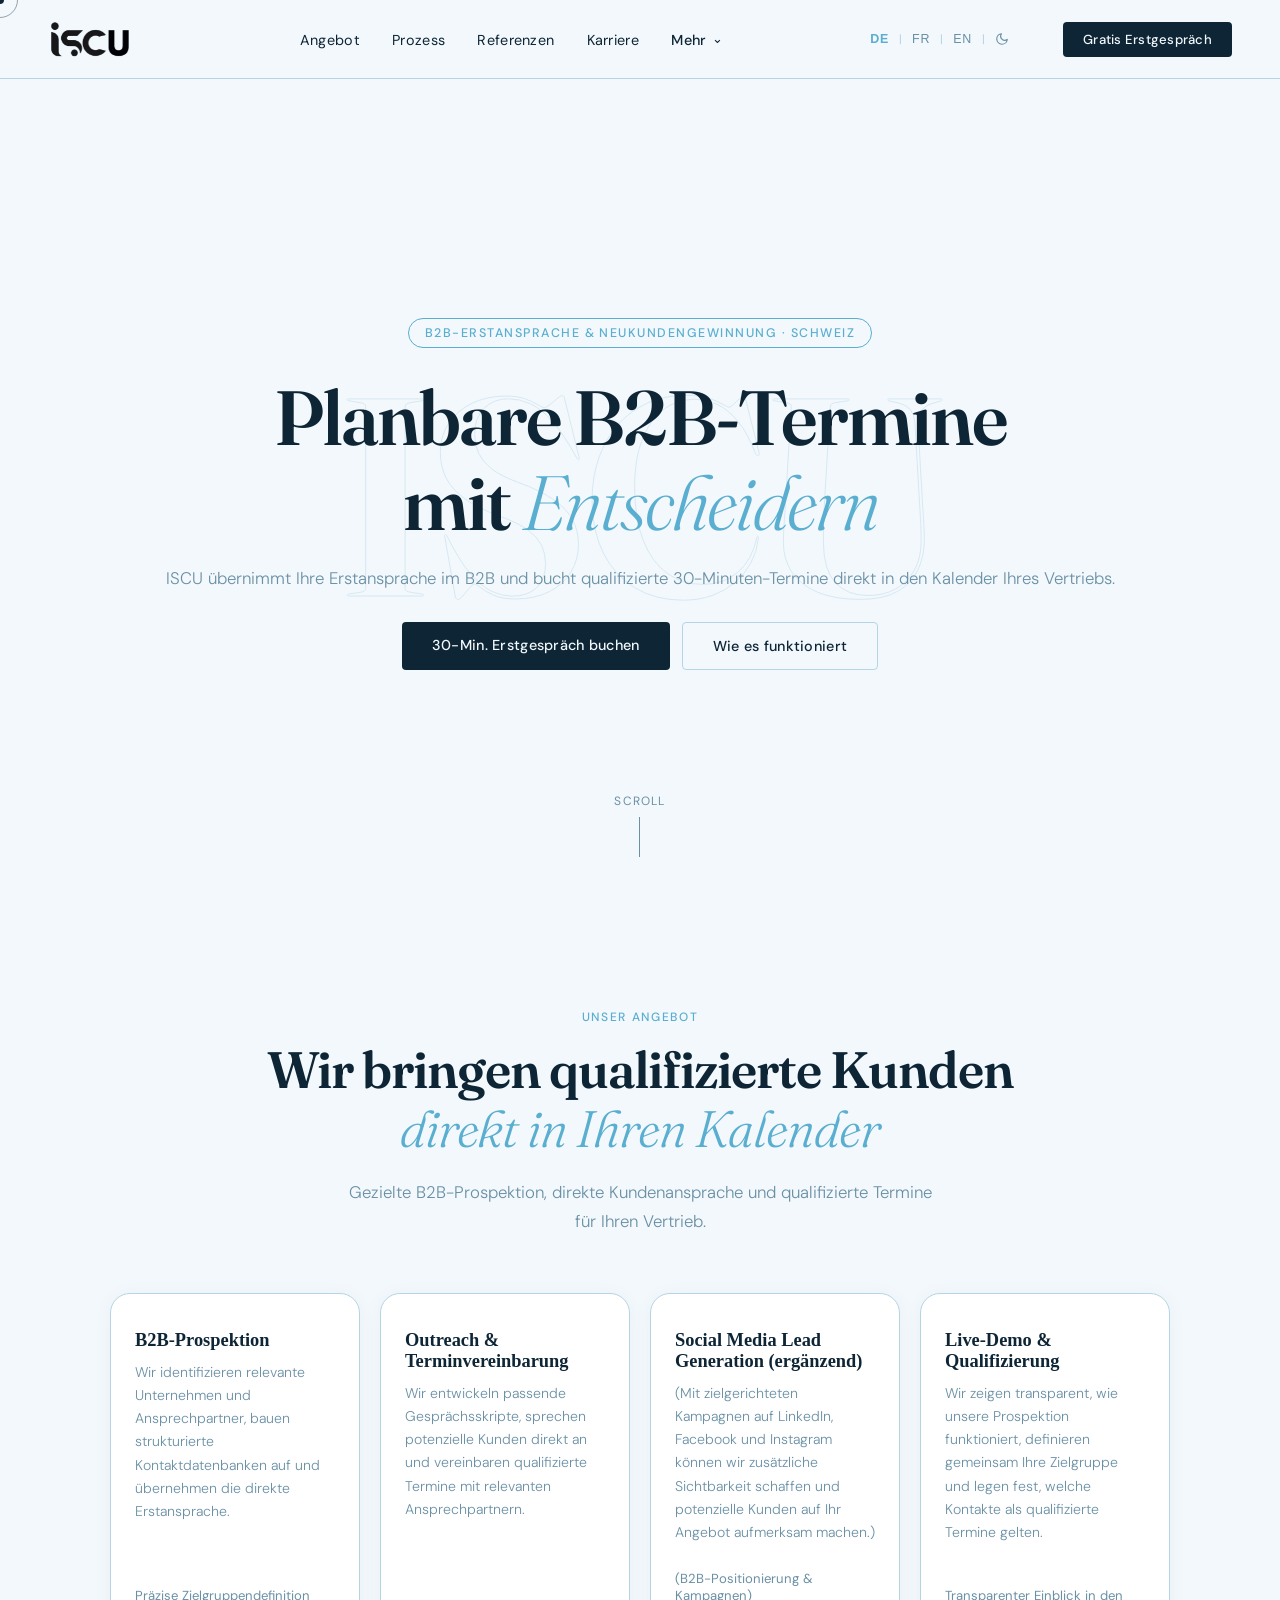
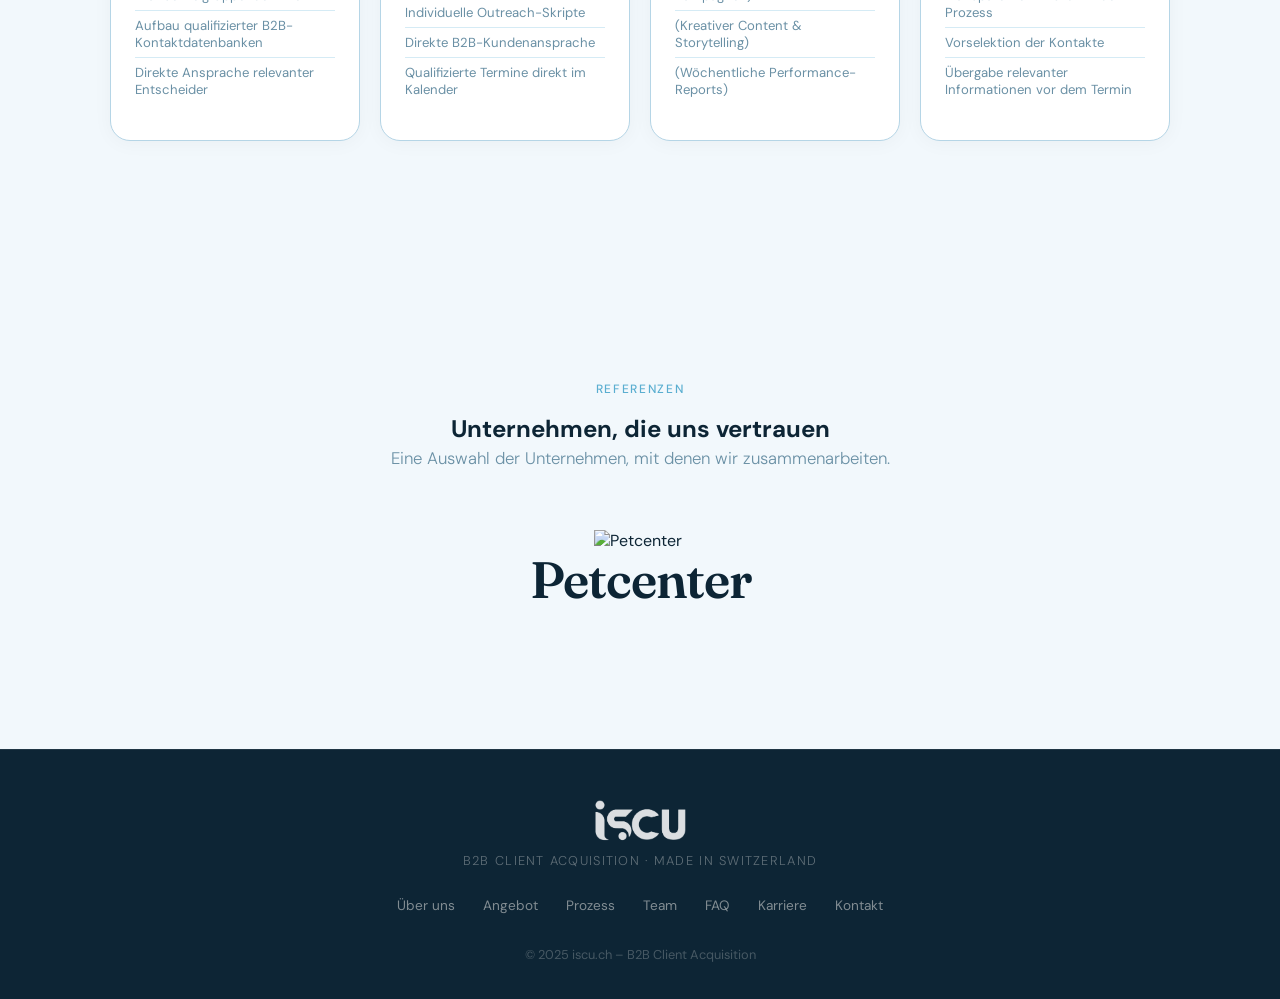
==== commit 0a2a10e8: "Implement references section in index.html Added references section with company logos and descripti" ====
--- a/index.html
+++ b/index.html
@@ -32,7 +32,7 @@
   <!-- Schema.org -->
   <script type="application/ld+json">
   {
-    "@context": "https://schema.org",
+    "@context": "https://schema.org",ftabs_id
     "@type": "ProfessionalService",
     "name": "iscu.ch",
     "description": "Schweizer Agentur für B2B-Kundenakquise und Vertriebsunterstützung. Aufbau von B2B-Kontaktdatenbanken, Entwicklung von Ansprache-Skripten und direkte Kontaktaufnahme mit potenziellen Geschäftskunden.",
@@ -81,27 +81,110 @@
       <img src="assets/img/logo-v3-transparent.png" alt="iscu.ch" class="brand-logo">
     </a>
     <div class="nav-links">
-      <a href="#angebot" data-de="Angebot" data-fr="Offre" data-en="Services">Angebot</a>
-      <!--<a href="#angebot" data-de="Webdesign" data-fr="Webdesign" data-en="Web Design">Webdesign</a>-->
-      <a href="#prozess" data-de="Prozess" data-fr="Processus" data-en="Process">Prozess</a>
-      <a href="karriere.html" data-de="Karriere" data-fr="Carrière" data-en="Careers">Karriere</a>
-      <details class="nav-dropdown" id="sectionDropdown">
-        <summary>
-          <span data-de="Mehr" data-fr="Plus" data-en="More">Mehr</span>
-          <span class="nav-dropdown-icon" aria-hidden="true">⌄</span>
-        </summary>
-        <div class="nav-dropdown-menu">
-          <button class="page-tab" data-tab="about" data-de="Über uns" data-fr="À propos" data-en="About">Über
-            uns</button>
-          <button class="page-tab" data-tab="vergleich" data-de="Vergleich" data-fr="Comparaison"
-            data-en="Comparison">Vergleich</button>
-          <button class="page-tab" data-tab="team" data-de="Team" data-fr="Équipe" data-en="Team">Team</button>
-          <button class="page-tab" data-tab="faq" data-de="FAQ" data-fr="FAQ" data-en="FAQ">FAQ</button>
-          <button class="page-tab" data-tab="contact" data-de="Kontakt" data-fr="Contact"
-            data-en="Contact">Kontakt</button>
-        </div>
-      </details>
-    </div>
+
+  <a
+    href="#angebot"
+    data-de="Angebot"
+    data-fr="Offre"
+    data-en="Services">
+    Angebot
+  </a>
+
+  <!--
+  <a href="#angebot"
+     data-de="Webdesign"
+     data-fr="Webdesign"
+     data-en="Web Design">
+    Webdesign
+  </a>
+  -->
+
+  <a
+    href="#prozess"
+    data-de="Prozess"
+    data-fr="Processus"
+    data-en="Process">
+    Prozess
+  </a>
+
+  <a
+    href="#referenzen"
+    data-de="Referenzen"
+    data-fr="Références"
+    data-en="References">
+    Referenzen
+  </a>
+
+  <a
+    href="karriere.html"
+    data-de="Karriere"
+    data-fr="Carrière"
+    data-en="Careers">
+    Karriere
+  </a>
+
+  <details class="nav-dropdown" id="sectionDropdown">
+    <summary>
+      <span
+        data-de="Mehr"
+        data-fr="Plus"
+        data-en="More">
+        Mehr
+      </span>
+      <span class="nav-dropdown-icon" aria-hidden="true">⌄</span>
+    </summary>
+
+    <div class="nav-dropdown-menu">
+
+      <button
+        class="page-tab"
+        data-tab="about"
+        data-de="Über uns"
+        data-fr="À propos"
+        data-en="About">
+        Über uns
+      </button>
+
+      <button
+        class="page-tab"
+        data-tab="vergleich"
+        data-de="Vergleich"
+        data-fr="Comparaison"
+        data-en="Comparison">
+        Vergleich
+      </button>
+
+      <button
+        class="page-tab"
+        data-tab="team"
+        data-de="Team"
+        data-fr="Équipe"
+        data-en="Team">
+        Team
+      </button>
+
+      <button
+        class="page-tab"
+        data-tab="faq"
+        data-de="FAQ"
+        data-fr="FAQ"
+        data-en="FAQ">
+        FAQ
+      </button>
+
+      <button
+        class="page-tab"
+        data-tab="contact"
+        data-de="Kontakt"
+        data-fr="Contact"
+        data-en="Contact">
+        Kontakt
+      </button>
+
+    </div>
+  </details>
+
+</div>
     <div class="nav-right">
       <div class="lang-switcher">
         <button class="lang-btn active" data-lang="de">DE</button>
@@ -141,6 +224,7 @@
   <div class="mobile-menu" id="mobileMenu">
     <a href="#angebot" onclick="closeMobile()" data-de="Angebot" data-fr="Offre" data-en="Services">Angebot</a>
     <a href="#prozess" onclick="closeMobile()" data-de="Prozess" data-fr="Processus" data-en="Process">Prozess</a>
+    <a href="#referenzen" onclick="closeMobile()" data-de="Referenzen" data-fr="Références" data-en="References">Referenzen</a>
     <a href="#team" onclick="closeMobile()" data-de="Team" data-fr="Equipe" data-en="Team">Team</a>
     <a href="#faq" onclick="closeMobile()" data-de="FAQ" data-fr="FAQ" data-en="FAQ">FAQ</a>
     <a href="karriere.html" onclick="closeMobile()" data-de="Karriere" data-fr="Carrière" data-en="Careers">Karriere</a>
@@ -294,6 +378,8 @@
     </div>
   </section>
 
+  
+
 <!-- UNSER ANGEBOT -->
 <section id="angebot" class="section angebot-section tabbed-section">
   <div class="section-label"
@@ -670,6 +756,58 @@
       </div>
     </div>
   </section>
+
+  <!--REFERENCES-->
+  <section id="referenzen" class="section referenzen-section">
+
+  <div
+    class="section-label"
+    data-de="Referenzen"
+    data-fr="Références"
+    data-en="References">
+    Referenzen
+  </div>
+
+  <h1
+    data-de="Unternehmen, die uns vertrauen"
+    data-fr="Les entreprises qui nous font confiance"
+    data-en="Companies that trust us">
+    Unternehmen, die uns vertrauen
+  </h1>
+
+  <p
+    data-de="Eine Auswahl der Unternehmen, mit denen wir zusammenarbeiten."
+    data-fr="Une sélection des entreprises avec lesquelles nous collaborons."
+    data-en="A selection of the companies we work with.">
+    Eine Auswahl der Unternehmen, mit denen wir zusammenarbeiten.
+  </p>
+
+  <div class="referenzen-grid">
+
+    <!-- PETCENTER -->
+    <article class="referenz-card">
+
+      <div class="referenz-logo">
+  <img
+    src="assets//img/petcenterlogo 4light.png"
+    alt="Petcenter"
+    class="logo-light">
+    
+
+  <img
+    src="assets//img/petcenterlogo 4dark.png"
+    alt=""
+    class="logo-dark"
+    aria-hidden="true">
+</div>
+
+      <h2>Petcenter</h2>
+
+    </article>
+
+  </div>
+
+</section>
 
   <!-- TEAM -->
   <section id="team" class="section team-section tabbed-section">
@@ -1347,6 +1485,20 @@
     }, { threshold: 0.1 });
     const ps = document.querySelector('.prozess-steps');
     if (ps) prozessObserver.observe(ps);
+
+    //reference reveal
+    const referenzenObserver = new IntersectionObserver((entries) => {
+      entries.forEach(entry => {
+        if (entry.isIntersecting) {
+          entry.target.querySelectorAll('.referenz-card').forEach((card, i) => {
+            setTimeout(() => card.classList.add('visible'), i * 160);
+          });
+          referenzenObserver.unobserve(entry.target);
+        }
+      });
+    }, { threshold: 0.1 });
+    const refSec = document.querySelector('.referenzen-grid');
+    if (refSec) referenzenObserver.observe(refSec);
 
     // ── CONTACT FORM ──────────────────────────────────
 document.getElementById('contactForm').addEventListener('submit', async e => {
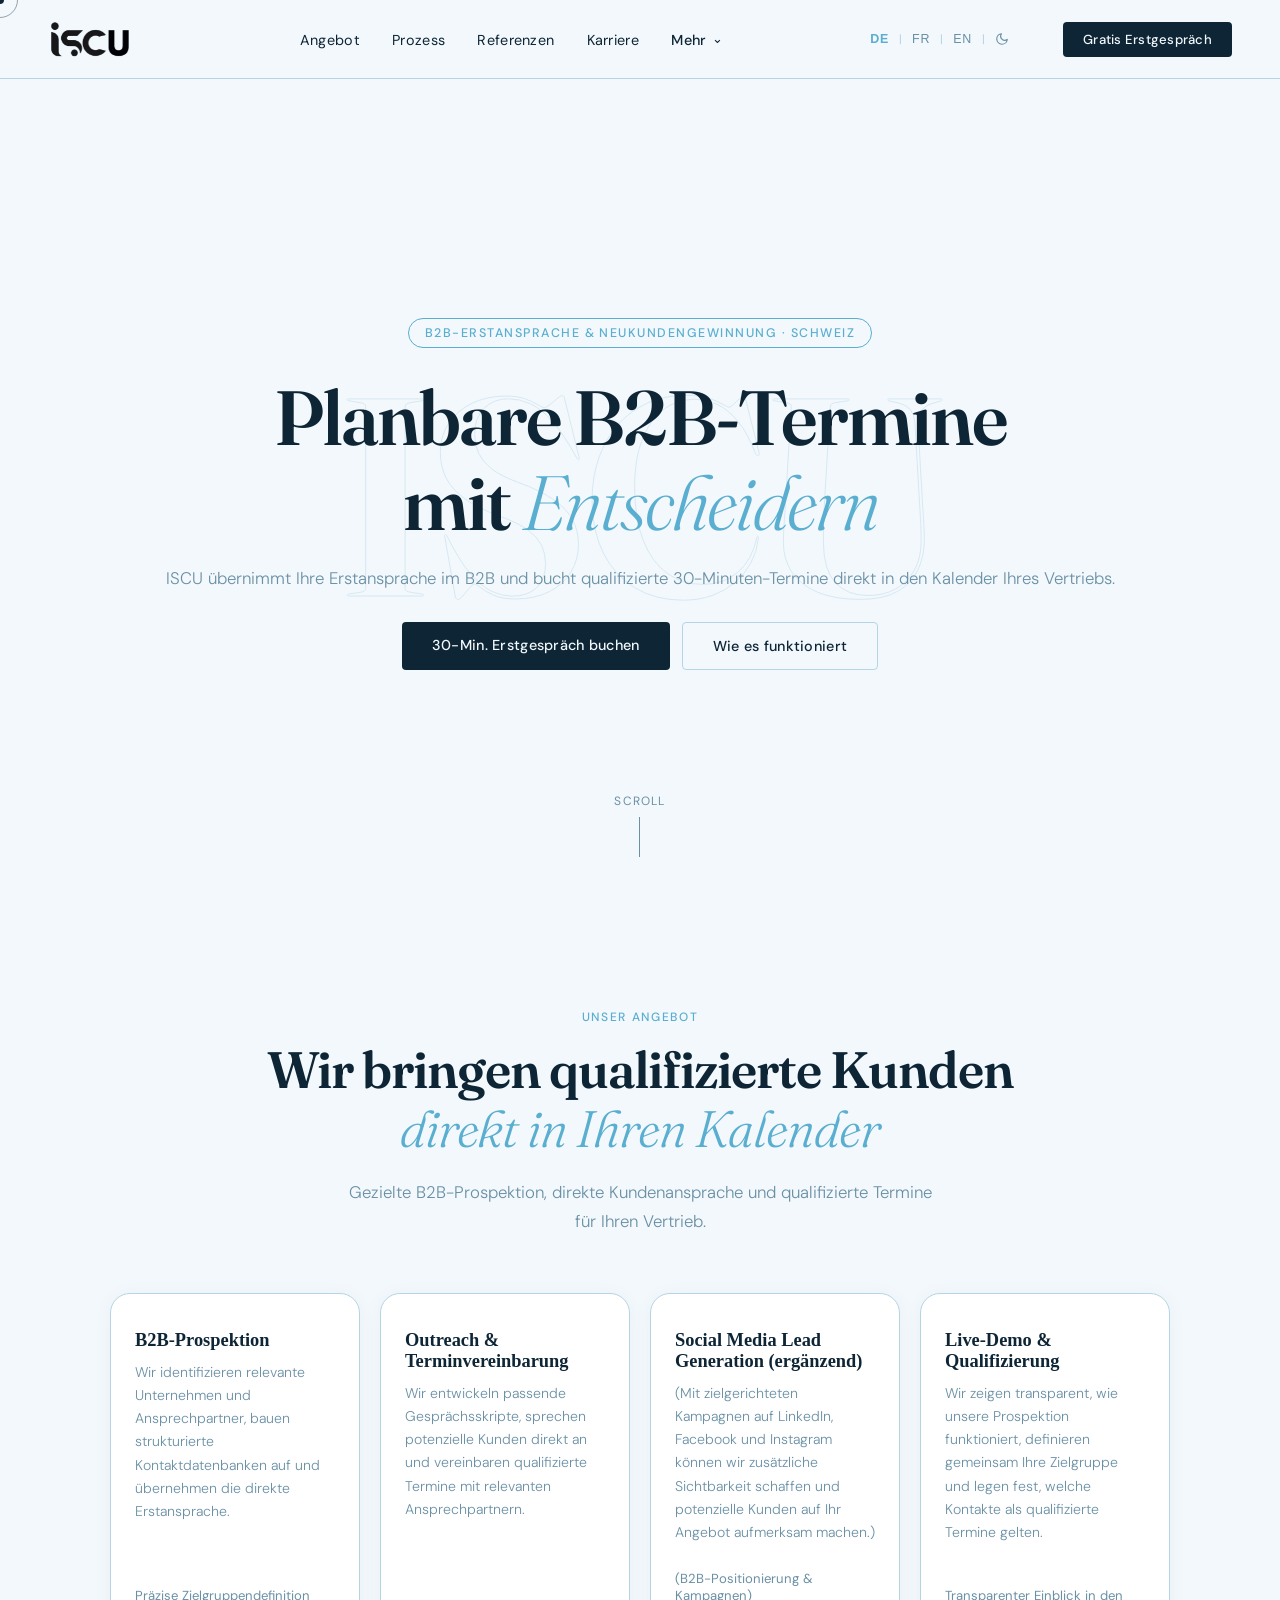
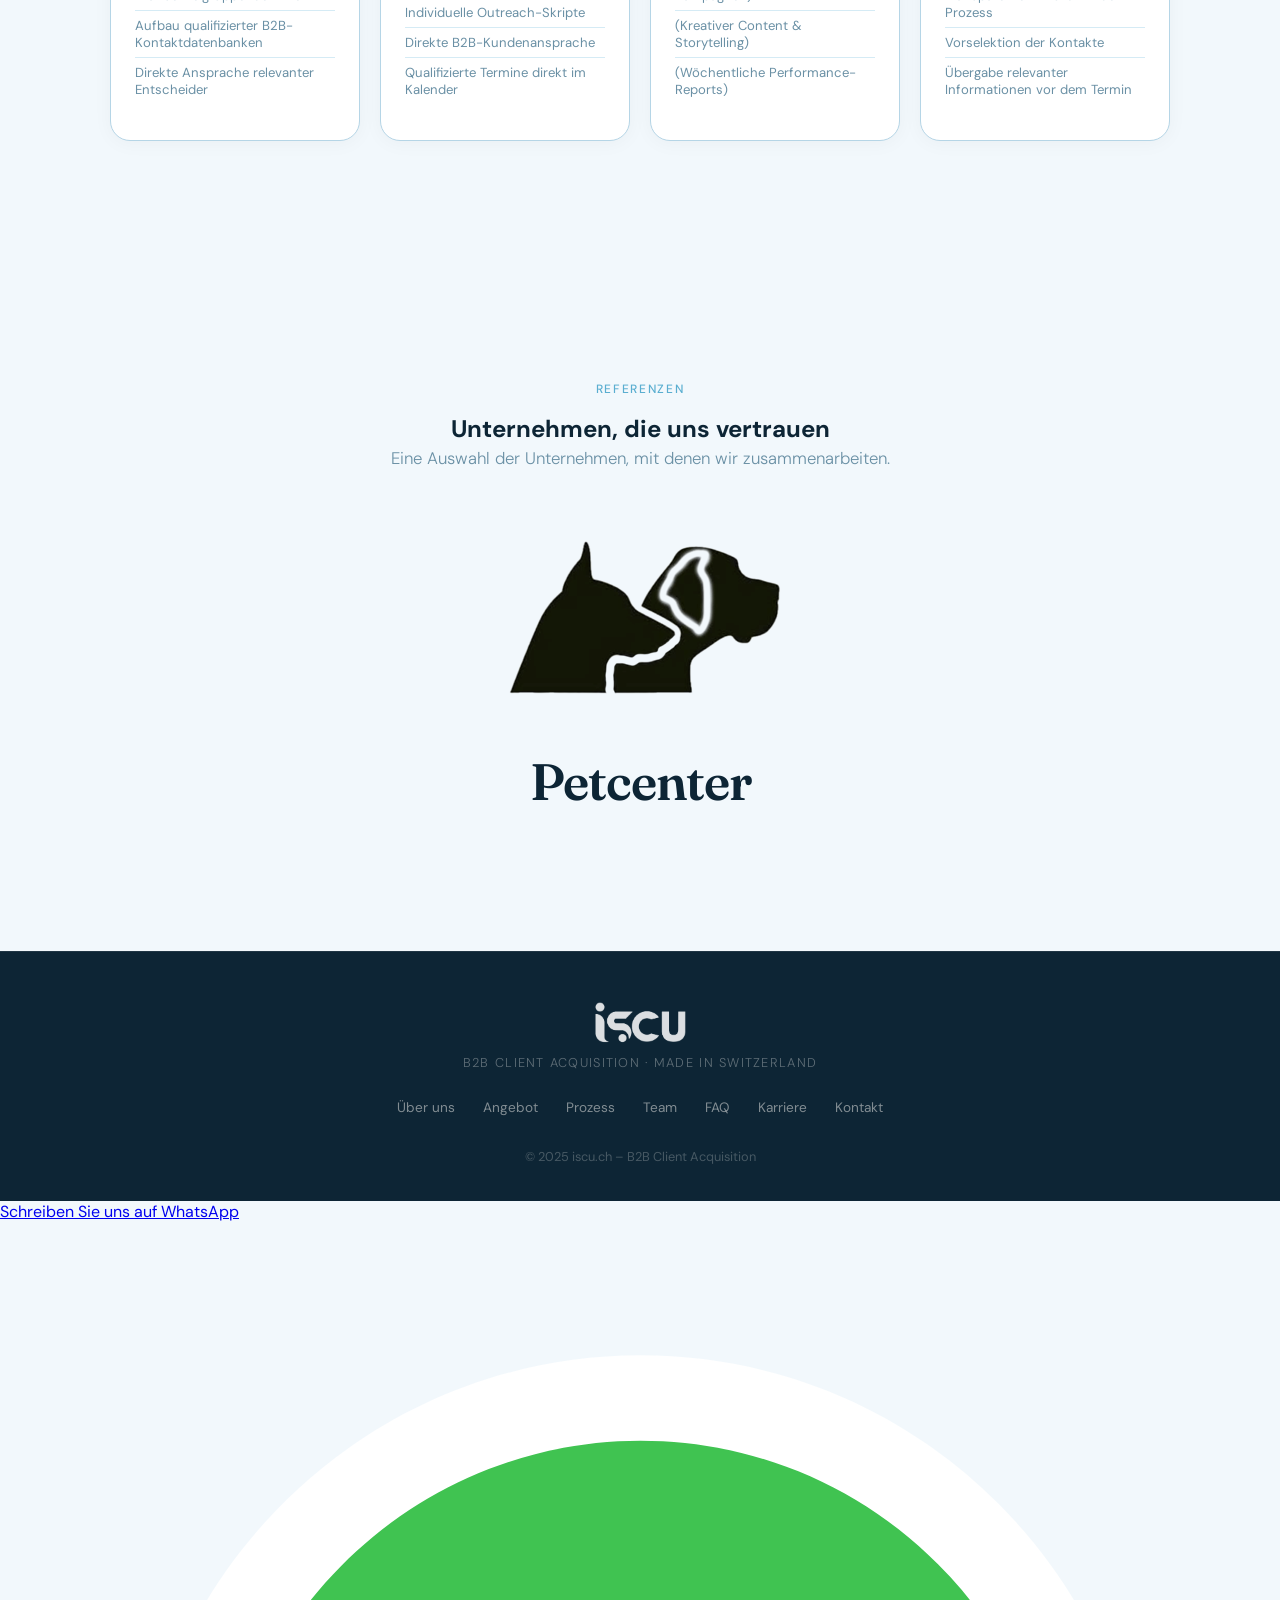
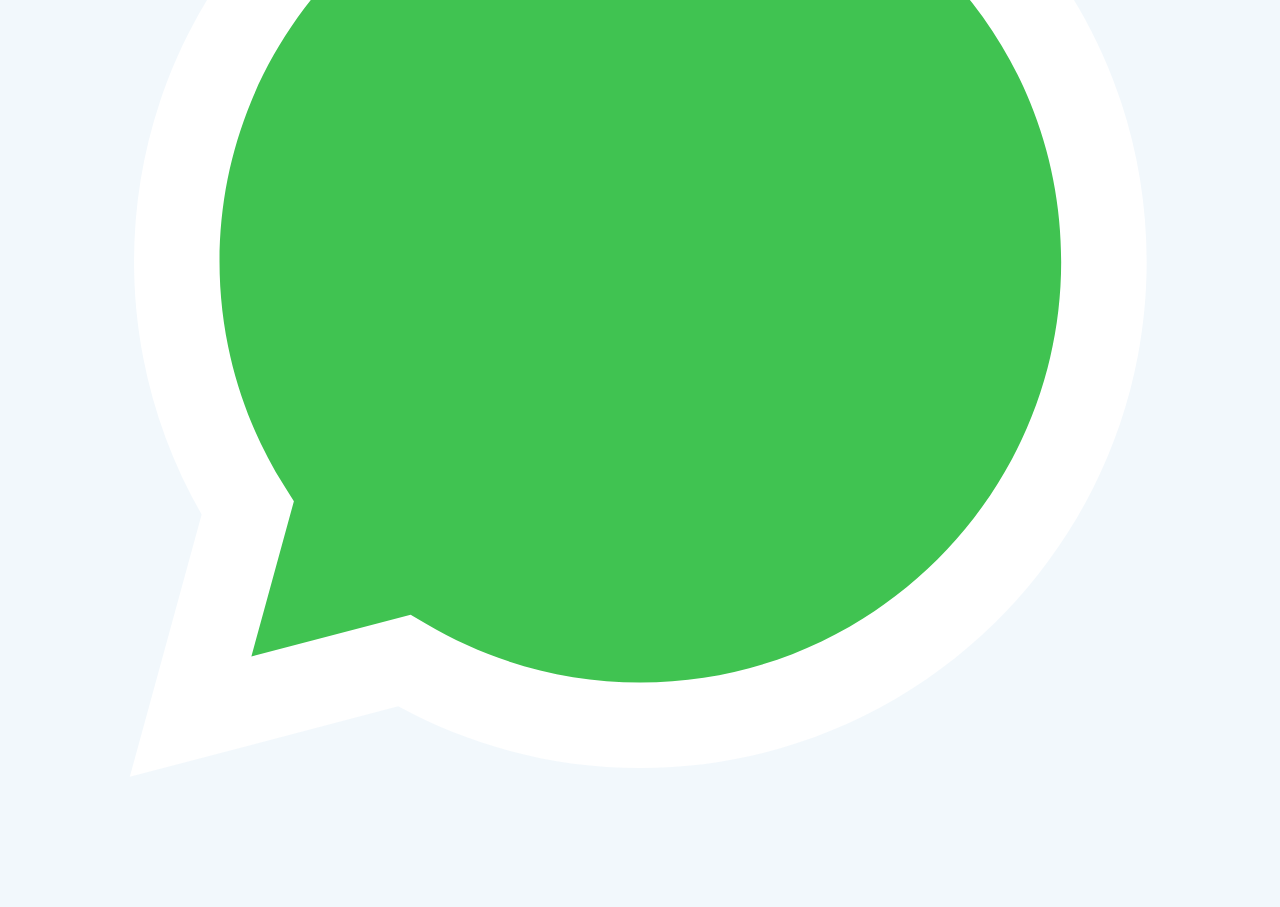
==== commit 771cf4b1: "Add WhatsApp contact button to index.html" ====
--- a/index.html
+++ b/index.html
@@ -1709,6 +1709,21 @@
 
 
   </script>
+
+<!-- WhatsApp contact button -->
+<a class="whatsapp-button" href="https://wa.me/message/PDIHFZINMVZZD1" target="_blank" rel="noopener noreferrer"
+  aria-label="WhatsApp" aria-labelledby="whatsapp-label" title="WhatsApp">
+  <span id="whatsapp-label" data-de="Schreiben Sie uns auf WhatsApp" data-fr="Écrivez-nous sur WhatsApp"
+    data-en="Message us on WhatsApp">Schreiben Sie uns auf WhatsApp</span>
+  <svg viewBox="0 0 48 48" aria-hidden="true" focusable="false" xmlns="http://www.w3.org/2000/svg">
+    <path
+      d="M4.868,43.303l2.694-9.835C5.9,30.59,5.026,27.324,5.027,23.979C5.032,13.514,13.548,5,24.014,5c5.079.002,9.845,1.979,13.43,5.566,3.584,3.588,5.558,8.356,5.556,13.428-.004,10.465-8.522,18.98-18.986,18.98h-.008c-3.177-.001-6.3-.798-9.073-2.311L4.868,43.303z"
+      fill="#fff" />
+    <path
+      d="M35.176,12.832c-2.98-2.982-6.941-4.625-11.157-4.626-8.704,0-15.783,7.076-15.787,15.774-.001,2.981.833,5.883,2.413,8.396l.376.597-1.595,5.821,5.973-1.566.577.342c2.422,1.438,5.2,2.198,8.032,2.199h.006c8.698,0,15.777-7.077,15.78-15.776.001-4.215-1.638-8.179-4.618-11.161z"
+      fill="#40c351" />
+  </svg>
+</a>
 </body>
 
 </html>
--- a/assets/css/style.css
+++ b/assets/css/style.css
@@ -879,3 +879,34 @@
 @media (max-width: 600px) {
   .page-tab  { padding: 7px 14px; font-size: .8rem; }
 }
+
+/* Gestion du Dark / Light mode avec préservation du Flexbox */
+.logo-dark {
+  display: none;
+}
+
+html[data-theme="dark"] .logo-light {
+  display: none;
+}
+
+html[data-theme="dark"] .logo-dark {
+  display: inline-block; /* Conserve le comportement fluide dans Flexbox */
+}
+
+/* Centrage & dimensionnement du conteneur */
+.logo-container {
+  display: flex;
+  justify-content: center;
+  align-items: center;
+  width: 20%; /* Utiliser 100% du conteneur parent au lieu de 50% */
+  margin: 0 auto;
+}
+
+/* Contrôle de la taille des logos */
+.logo-container img {
+  max-width: 45px; /* Ajustez la taille souhaitée pour le logo */
+  width: 20%;
+  height: auto;
+  object-fit: contain;
+  margin: 0 auto;
+}
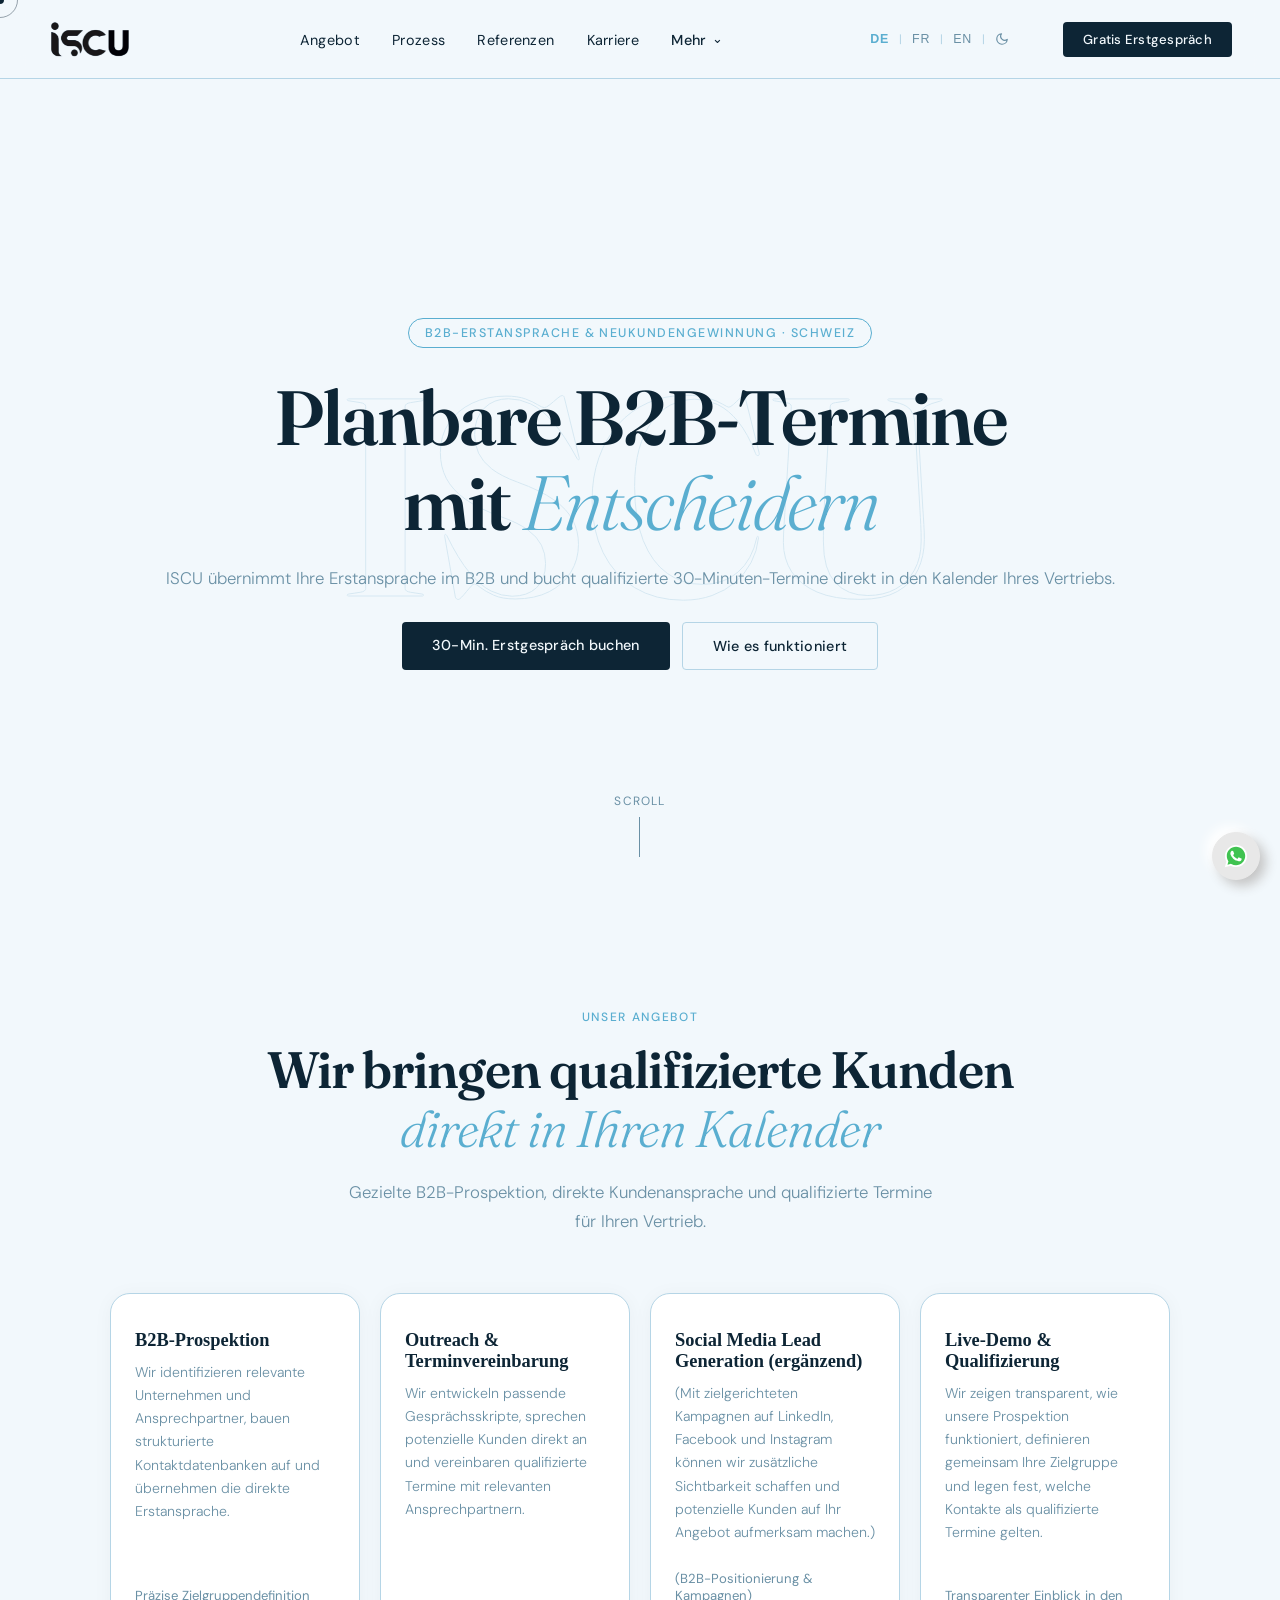
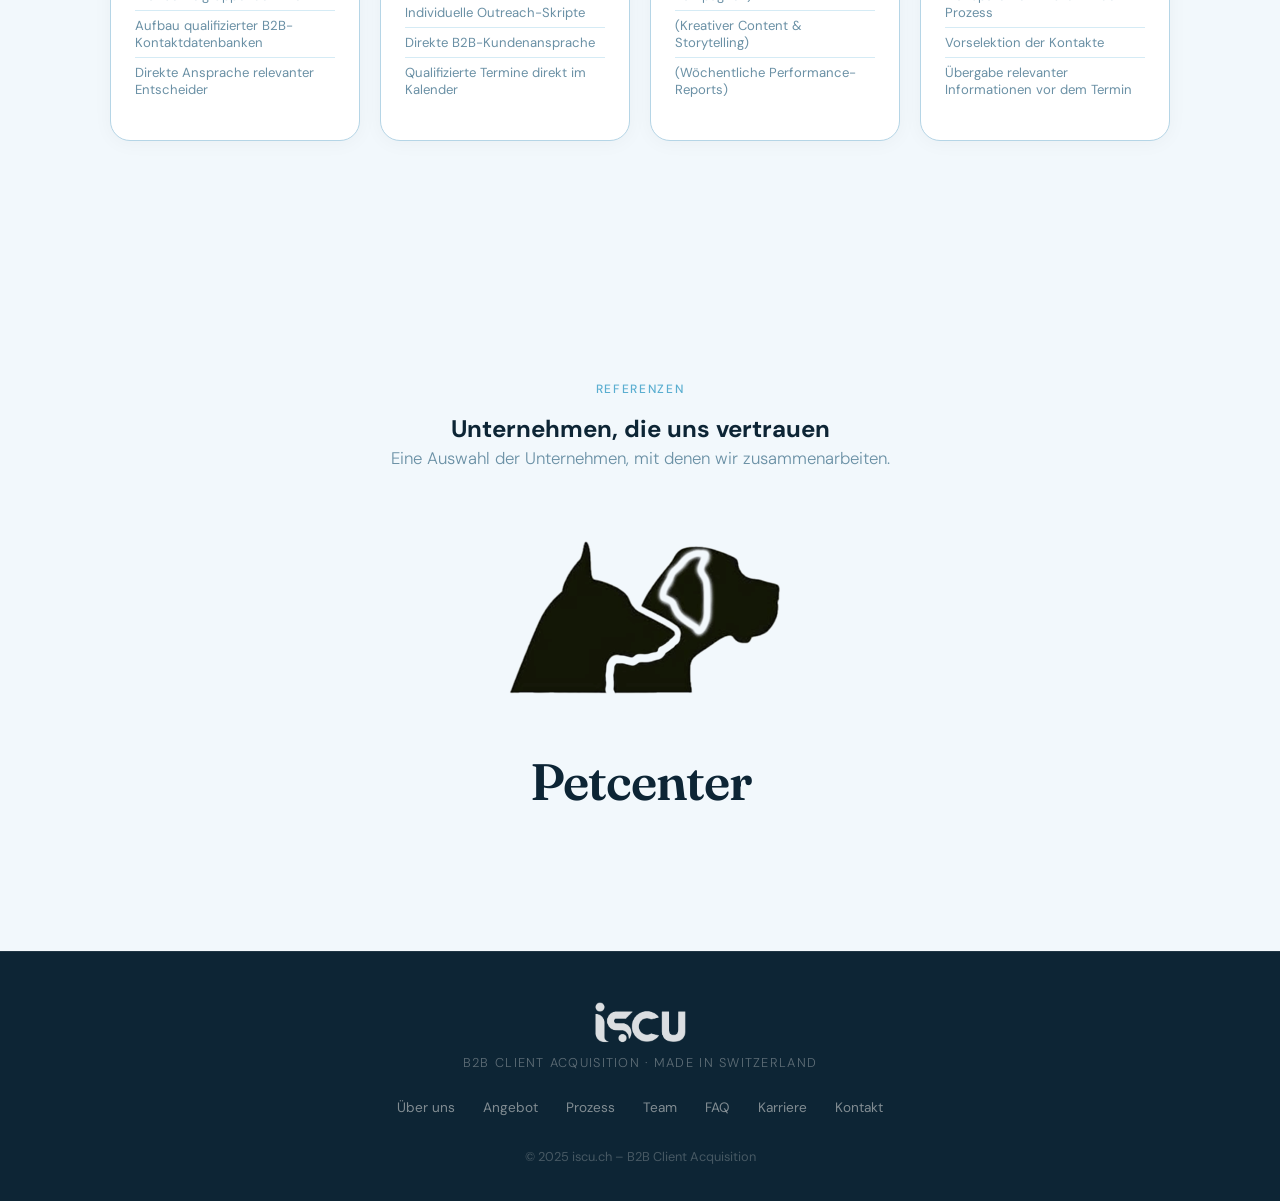
==== commit bc09a813: "Update WhatsApp logo" ====
--- a/index.html
+++ b/index.html
@@ -1358,6 +1358,23 @@
 </div>
       </div>
   </section>
+<!-- WhatsApp contact button -->
+<a class="whatsapp-button" href="https://wa.me/message/PDIHFZINMVZZD1" target="_blank" rel="noopener noreferrer"
+  aria-label="WhatsApp" aria-labelledby="whatsapp-label" title="WhatsApp">
+  <span id="whatsapp-label" data-de="Schreiben Sie uns auf WhatsApp" data-fr="Écrivez-nous sur WhatsApp"
+    data-en="Message us on WhatsApp">Schreiben Sie uns auf WhatsApp</span>
+  <svg viewBox="0 0 48 48" aria-hidden="true" focusable="false" xmlns="http://www.w3.org/2000/svg">
+    <path
+      d="M4.868,43.303l2.694-9.835C5.9,30.59,5.026,27.324,5.027,23.979C5.032,13.514,13.548,5,24.014,5c5.079.002,9.845,1.979,13.43,5.566,3.584,3.588,5.558,8.356,5.556,13.428-.004,10.465-8.522,18.98-18.986,18.98h-.008c-3.177-.001-6.3-.798-9.073-2.311L4.868,43.303z"
+      fill="#fff" />
+    <path
+      d="M35.176,12.832c-2.98-2.982-6.941-4.625-11.157-4.626-8.704,0-15.783,7.076-15.787,15.774-.001,2.981.833,5.883,2.413,8.396l.376.597-1.595,5.821,5.973-1.566.577.342c2.422,1.438,5.2,2.198,8.032,2.199h.006c8.698,0,15.777-7.077,15.78-15.776.001-4.215-1.638-8.179-4.618-11.161z"
+      fill="#40c351" />
+              <path clip-rule="evenodd"
+            d="M19.268,16.045c-0.355-0.79-0.729-0.806-1.068-0.82c-0.277-0.012-0.593-0.011-0.909-0.011c-0.316,0-0.83,0.119-1.265,0.594c-0.435,0.475-1.661,1.622-1.661,3.956c0,2.334,1.7,4.59,1.937,4.906c0.237,0.316,3.282,5.259,8.104,7.161c4.007,1.58,4.823,1.266,5.693,1.187c0.87-0.079,2.807-1.147,3.202-2.255c0.395-1.108,0.395-2.057,0.277-2.255c-0.119-0.198-0.435-0.316-0.909-0.554s-2.807-1.385-3.242-1.543c-0.435-0.158-0.751-0.237-1.068,0.238c-0.316,0.474-1.225,1.543-1.502,1.859c-0.277,0.317-0.554,0.357-1.028,0.119c-0.474-0.238-2.002-0.738-3.815-2.354c-1.41-1.257-2.362-2.81-2.639-3.285c-0.277-0.474-0.03-0.731,0.208-0.968c0.213-0.213,0.474-0.554,0.712-0.831c0.237-0.277,0.316-0.475,0.474-0.791c0.158-0.317,0.079-0.594-0.04-0.831C20.612,19.329,19.69,16.983,19.268,16.045z"
+            fill-rule="evenodd" fill="#fff"></path>
+  </svg>
+</a>
 
 <footer>
   <div class="footer-inner">
@@ -1710,20 +1727,7 @@
 
   </script>
 
-<!-- WhatsApp contact button -->
-<a class="whatsapp-button" href="https://wa.me/message/PDIHFZINMVZZD1" target="_blank" rel="noopener noreferrer"
-  aria-label="WhatsApp" aria-labelledby="whatsapp-label" title="WhatsApp">
-  <span id="whatsapp-label" data-de="Schreiben Sie uns auf WhatsApp" data-fr="Écrivez-nous sur WhatsApp"
-    data-en="Message us on WhatsApp">Schreiben Sie uns auf WhatsApp</span>
-  <svg viewBox="0 0 48 48" aria-hidden="true" focusable="false" xmlns="http://www.w3.org/2000/svg">
-    <path
-      d="M4.868,43.303l2.694-9.835C5.9,30.59,5.026,27.324,5.027,23.979C5.032,13.514,13.548,5,24.014,5c5.079.002,9.845,1.979,13.43,5.566,3.584,3.588,5.558,8.356,5.556,13.428-.004,10.465-8.522,18.98-18.986,18.98h-.008c-3.177-.001-6.3-.798-9.073-2.311L4.868,43.303z"
-      fill="#fff" />
-    <path
-      d="M35.176,12.832c-2.98-2.982-6.941-4.625-11.157-4.626-8.704,0-15.783,7.076-15.787,15.774-.001,2.981.833,5.883,2.413,8.396l.376.597-1.595,5.821,5.973-1.566.577.342c2.422,1.438,5.2,2.198,8.032,2.199h.006c8.698,0,15.777-7.077,15.78-15.776.001-4.215-1.638-8.179-4.618-11.161z"
-      fill="#40c351" />
-  </svg>
-</a>
+
 </body>
 
 </html>
--- a/assets/css/style.css
+++ b/assets/css/style.css
@@ -169,12 +169,16 @@
 .hamburger.open span:nth-child(1) { transform: translateY(6.5px) rotate(45deg); }
 .hamburger.open span:nth-child(2) { opacity: 0; }
 .hamburger.open span:nth-child(3) { transform: translateY(-6.5px) rotate(-45deg); }
+#hamburger {
+  position: fixed; bottom: 20px; right: 20px; z-index: 1001;
+}
 
 .mobile-menu {
   display: none; flex-direction: column;
   background: var(--bg); border-bottom: 1px solid var(--accent);
   max-height: 0; overflow: hidden;
   transition: max-height .4s ease, padding .3s ease;
+    position: fixed; bottom: 20px; right: 20px; z-index: 1001;
 }
 .mobile-menu.open { max-height: 500px; padding: 20px 0; }
 .mobile-menu-bottom { display: flex; justify-content: space-between; align-items: center; padding: 16px 24px 4px; border-top: 1px solid var(--accent); margin-top: 8px; }
@@ -910,3 +914,126 @@
   object-fit: contain;
   margin: 0 auto;
 }
+
+/* WHATSAPP BUTTON */
+ .whatsapp-button {
+  display: inline-block;
+  transition: all 0.2s ease-in;
+  position: fixed;
+  right: 20px;
+  bottom: max(20px, env(safe-area-inset-bottom));
+  z-index: 1000;
+  max-width: calc(100vw - 40px);
+  font-size: 14px;
+  overflow: hidden;
+  color: #090909;
+  text-decoration: none;
+  padding: 0.65em 3.1em 0.65em 1.15em;
+  border-radius: 0.5em;
+  background: #e8e8e8;
+  border: 1px solid #e8e8e8;
+  box-shadow: 6px 6px 12px #c5c5c5,
+             -6px -6px 12px #ffffff;
+}
+
+.whatsapp-button > svg {
+  width: 26px;
+  height: 26px;
+  position: absolute;
+  right: 0.5em;
+  top: 50%;
+  transform: translateY(-50%);
+  padding: 0;
+  margin: 0;
+}
+
+.whatsapp-button:active {
+  color: #666;
+  box-shadow: inset 4px 4px 12px #c5c5c5,
+             inset -4px -4px 12px #ffffff;
+}
+
+.whatsapp-button:before {
+  content: "";
+  position: absolute;
+  left: 50%;
+  transform: translateX(-50%) scaleY(1) scaleX(1.25);
+  top: 100%;
+  width: 140%;
+  height: 180%;
+  background-color: rgba(0, 0, 0, 0.05);
+  border-radius: 50%;
+  display: block;
+  transition: all 0.5s 0.1s cubic-bezier(0.55, 0, 0.1, 1);
+  z-index: -1;
+}
+
+.whatsapp-button:after {
+  content: "";
+  position: absolute;
+  left: 55%;
+  transform: translateX(-50%) scaleY(1) scaleX(1.45);
+  top: 180%;
+  width: 160%;
+  height: 190%;
+  background-color: #009087;
+  border-radius: 50%;
+  display: block;
+  transition: all 0.5s 0.1s cubic-bezier(0.55, 0, 0.1, 1);
+  z-index: -1;
+}
+
+.whatsapp-button:hover {
+  color: #ffffff;
+  border: 1px solid #009087;
+}
+
+.whatsapp-button:hover:before {
+  top: -35%;
+  background-color: #009087;
+  transform: translateX(-50%) scaleY(1.3) scaleX(0.8);
+}
+
+.whatsapp-button:hover:after {
+  top: -45%;
+  background-color: #009087;
+  transform: translateX(-50%) scaleY(1.3) scaleX(0.8);
+} 
+
+
+/* WhatsApp icon-only floating button */
+.whatsapp-button {
+  box-sizing: border-box;
+  display: inline-flex;
+  align-items: center;
+  justify-content: center;
+  width: 48px;
+  height: 48px;
+  min-width: 48px;
+  padding: 0;
+  border-radius: 50%;
+  font-size: 0;
+  line-height: 1;
+}
+
+.whatsapp-button > span {
+  position: absolute;
+  width: 1px;
+  height: 1px;
+  padding: 0;
+  margin: -1px;
+  overflow: hidden;
+  clip: rect(0, 0, 0, 0);
+  white-space: nowrap;
+  border: 0;
+}
+
+.whatsapp-button > svg {
+  position: static;
+  display: block;
+  width: 28px;
+  height: 28px;
+  padding: 0;
+  margin: 0;
+  transform: none;
+}
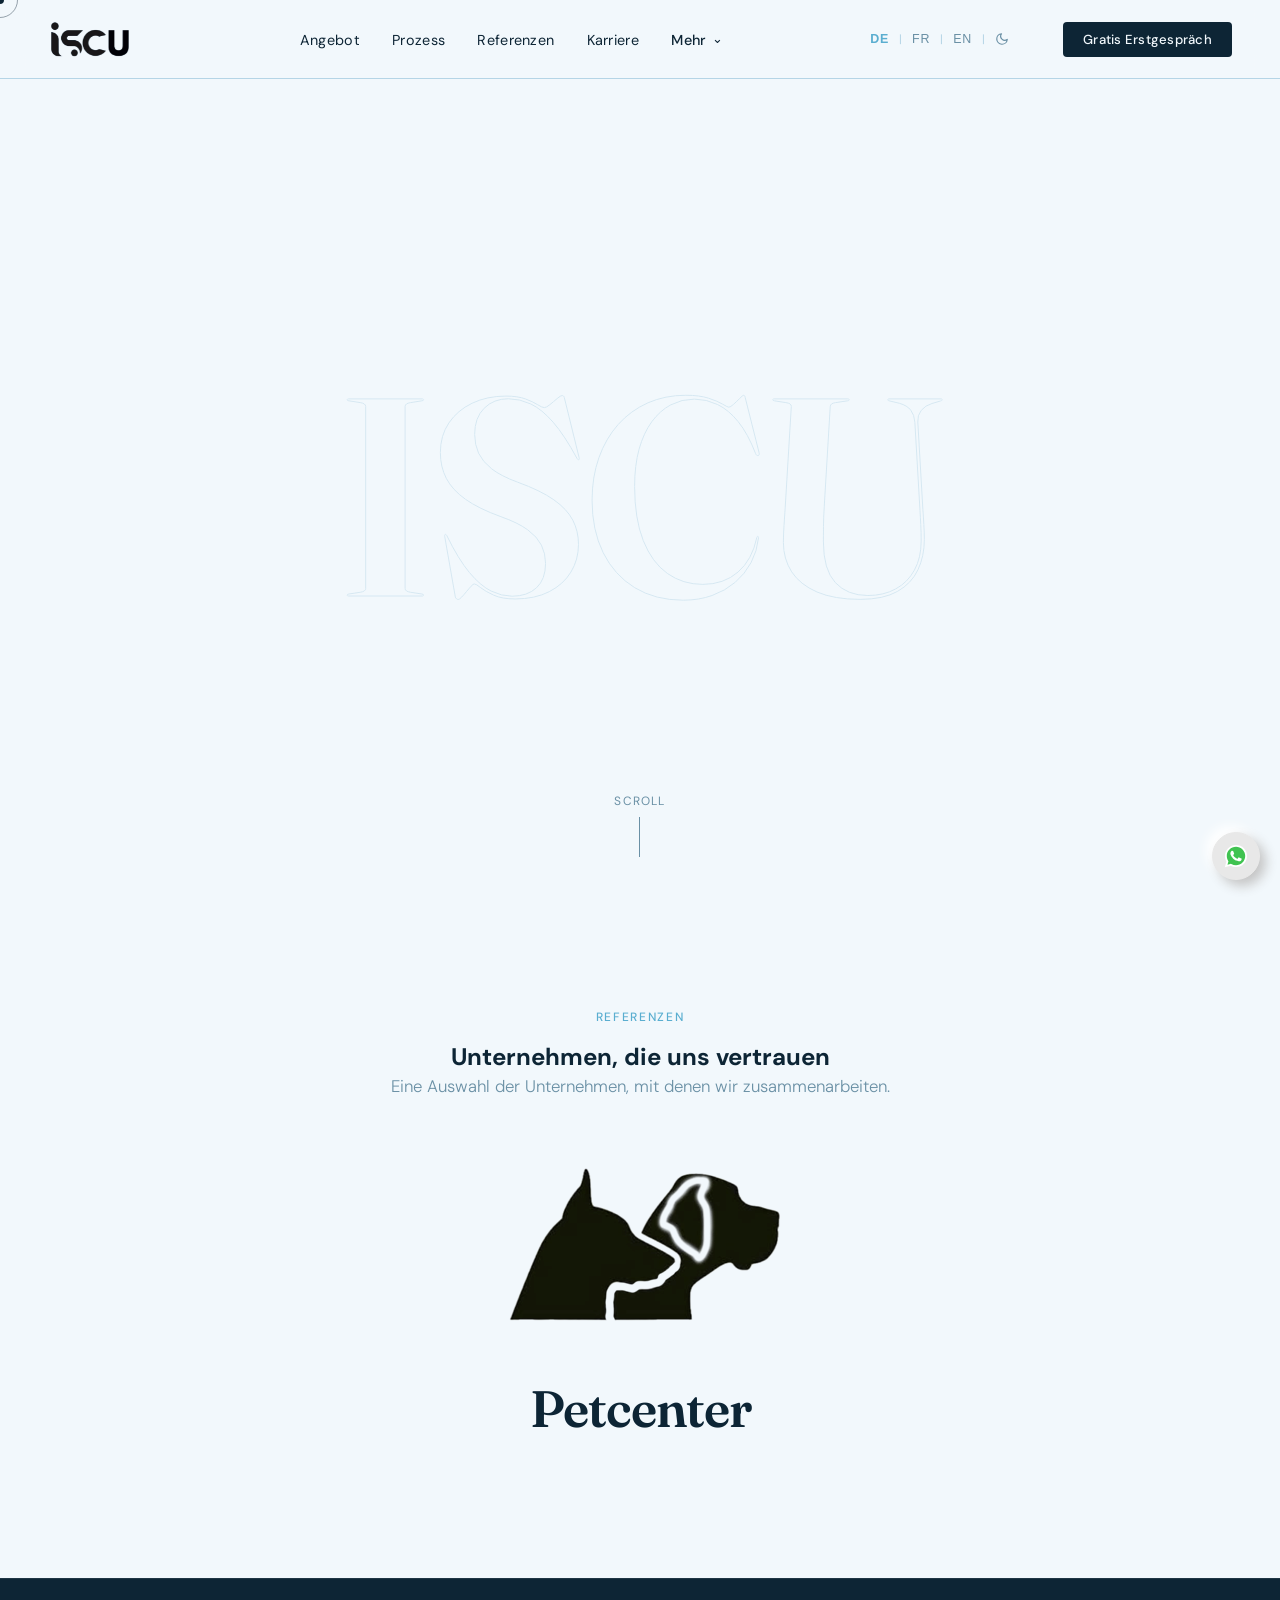
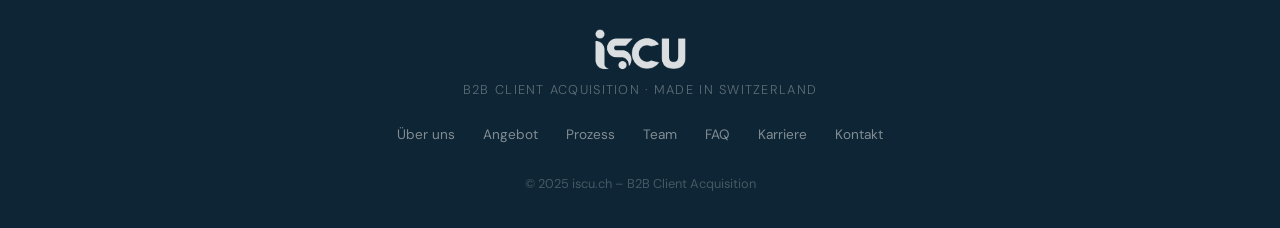
==== commit f683f8d8: "Add founder section and update contact section" ====
--- a/index.html
+++ b/index.html
@@ -341,6 +341,25 @@
 
     </div>
 
+    <div class="about-founder reveal">
+      <div class="about-founder-photo">
+        <img src="assets/img/abdu-portrait.jpg" width="900" height="1200" loading="lazy"
+          alt="Abdullahi Hassan, Gründer von iscu.ch, in Solothurn">
+      </div>
+      <div class="about-founder-text">
+        <p class="about-founder-quote"
+          data-de="Ich habe iscu.ch gegründet, weil zu viele gute Schweizer Unternehmen darauf warten, entdeckt zu werden. Wir nehmen ihnen den ersten Schritt ab – und bringen sie direkt ins Gespräch mit den richtigen Entscheidern."
+          data-fr="J’ai fondé iscu.ch parce que trop de bonnes entreprises suisses attendent d’être découvertes. Nous prenons en charge le premier pas – et les mettons directement en contact avec les bons décideurs."
+          data-en="I founded iscu.ch because too many good Swiss companies are waiting to be discovered. We take care of the first step – and put them straight into conversation with the right decision-makers.">
+          Ich habe iscu.ch gegründet, weil zu viele gute Schweizer Unternehmen darauf warten, entdeckt zu werden.
+          Wir nehmen ihnen den ersten Schritt ab – und bringen sie direkt ins Gespräch mit den richtigen Entscheidern.
+        </p>
+        <span class="about-founder-name">Abdullahi Hassan</span>
+        <span class="about-founder-role" data-de="Gründer &amp; CEO" data-fr="Fondateur &amp; CEO"
+          data-en="Founder &amp; CEO">Gründer &amp; CEO</span>
+      </div>
+    </div>
+
     <div class="mission-vision">
 
       <div class="mv-card reveal">
@@ -829,7 +848,8 @@
     </p>
     <div class="team-grid reveal">
       <div class="team-card">
-        <div class="team-photo placeholder-photo">A.H</div>
+        <div class="team-photo"><img src="assets/img/abdu-headshot.jpg" width="96" height="96" loading="lazy"
+            alt="Abdullahi Hassan, Gründer und CEO von iscu.ch"></div>
         <h3>Abdullahi Hassan</h3>
         <p class="team-role" data-de="Gründer &amp; CEO" data-fr="Fondateur &amp; CEO" data-en="Founder &amp; CEO">
           Gründer &amp; CEO</p>
@@ -1261,7 +1281,7 @@
 </section>
 
   <!-- CONTACT / BOOKING -->
-  <section id="contact" class="contact reveal tabbed-section">
+  <section id="contact" class="contact contact--photo reveal tabbed-section">
     <div class="section-label light" data-de="Gratis Erstgespräch" data-fr="Entretien gratuit"
       data-en="Free Discovery Call">Gratis Erstgespräch</div>
     <h2 data-de="Bereit, mehr Bewerbungen&lt;br&gt;&lt;em&gt;zu erhalten?&lt;/em&gt;"
@@ -1711,23 +1731,3 @@
       if (mLabel) mLabel.textContent = dark ? 'Hell' : 'Dunkel';
       localStorage.setItem('iscu-theme', dark ? 'dark' : 'light');
     }
-    if (themeBtn) themeBtn.addEventListener('click', () => setTheme(document.documentElement.getAttribute('data-theme') !== 'dark'));
-    if (mThemeBtn) mThemeBtn.addEventListener('click', () => setTheme(document.documentElement.getAttribute('data-theme') !== 'dark'));
-
-    setTheme(localStorage.getItem('iscu-theme') === 'dark');
-
-    // Exemple de fonction pour changer la langue
-    // function changeLanguage(lang) {
-    //c onst elements = document.querySelectorAll('[data-' + lang + ']');
-  
-    // elements.forEach(el => {
-    // Utiliser innerHTML pour interpréter
-    
-
-
-  </script>
-
-
-</body>
-
-</html>
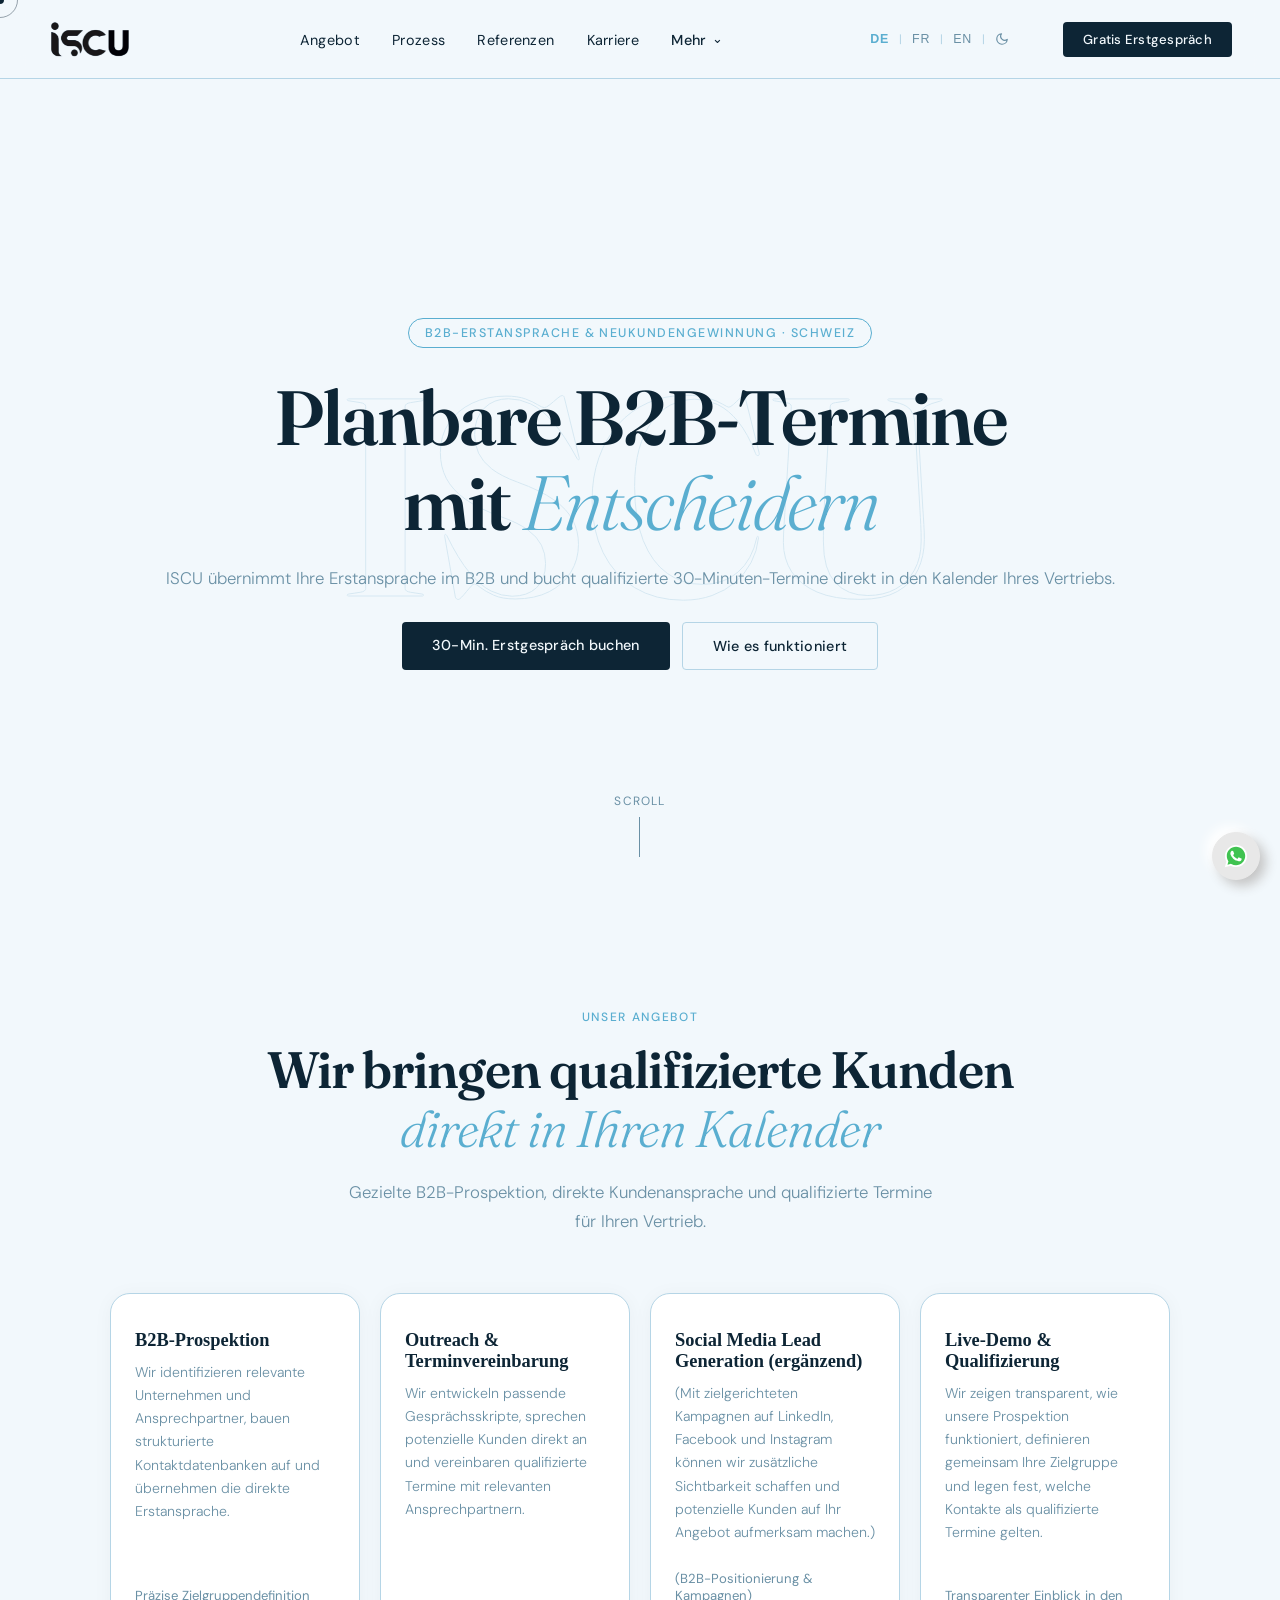
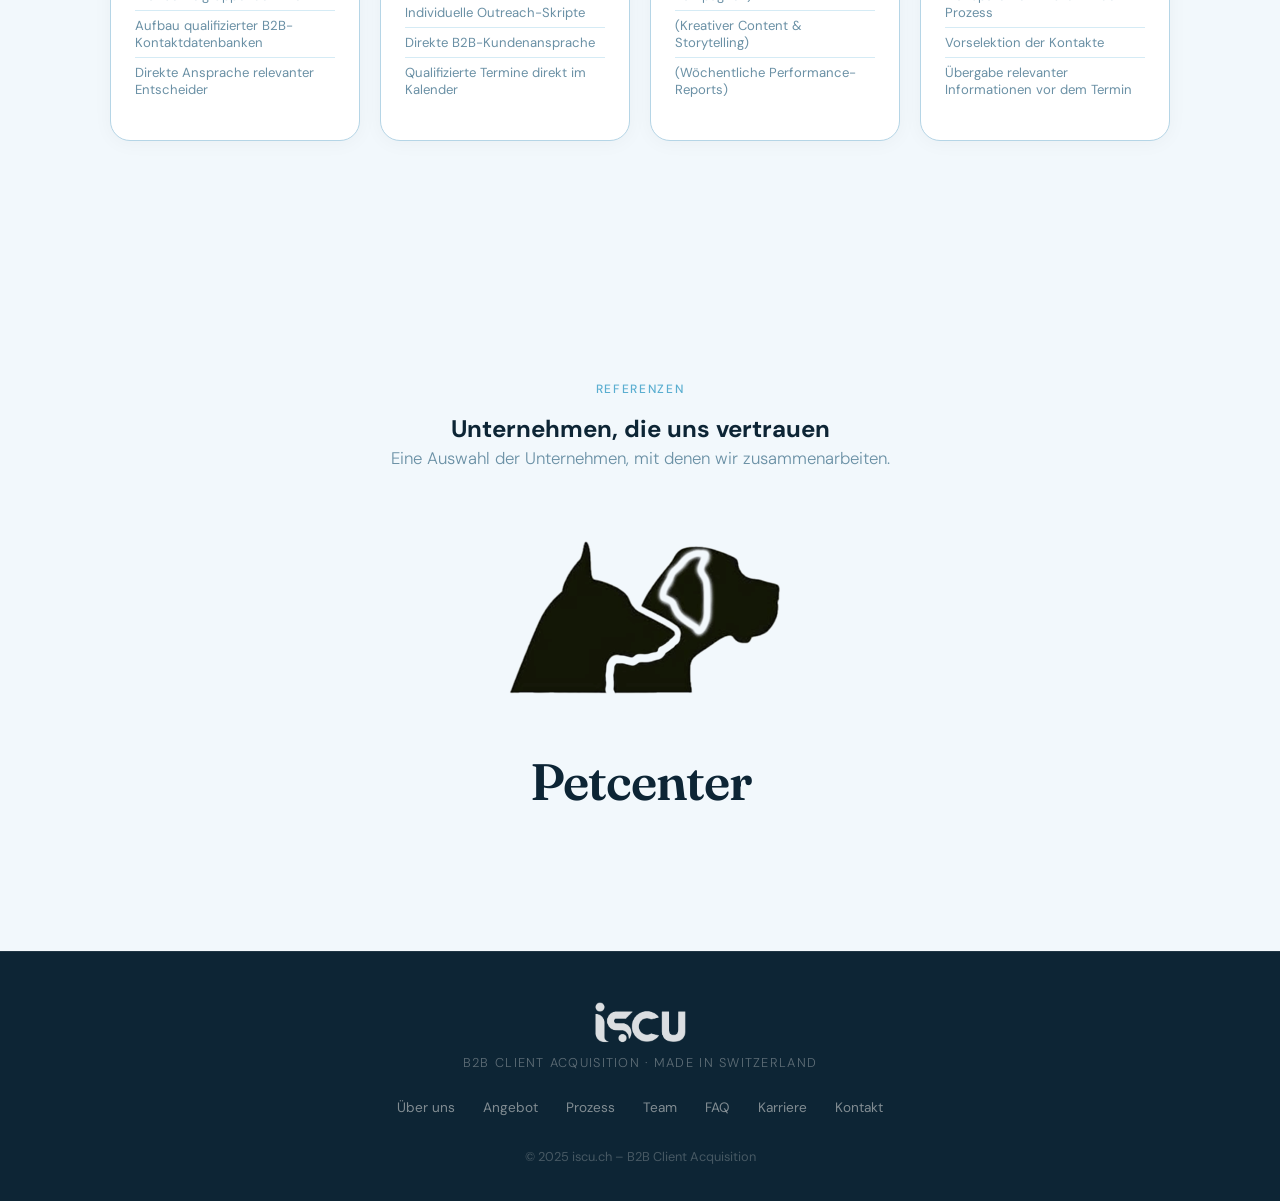
==== commit 0d970b91: "fix: restore truncated index.html and karriere.html, add missing founder/contact/karriere styles ind" ====
--- a/index.html
+++ b/index.html
@@ -1731,3 +1731,23 @@
       if (mLabel) mLabel.textContent = dark ? 'Hell' : 'Dunkel';
       localStorage.setItem('iscu-theme', dark ? 'dark' : 'light');
     }
+    if (themeBtn) themeBtn.addEventListener('click', () => setTheme(document.documentElement.getAttribute('data-theme') !== 'dark'));
+    if (mThemeBtn) mThemeBtn.addEventListener('click', () => setTheme(document.documentElement.getAttribute('data-theme') !== 'dark'));
+
+    setTheme(localStorage.getItem('iscu-theme') === 'dark');
+
+    // Exemple de fonction pour changer la langue
+    // function changeLanguage(lang) {
+    //c onst elements = document.querySelectorAll('[data-' + lang + ']');
+  
+    // elements.forEach(el => {
+    // Utiliser innerHTML pour interpréter
+    
+
+
+  </script>
+
+
+</body>
+
+</html>
--- a/assets/css/style.css
+++ b/assets/css/style.css
@@ -1037,3 +1037,101 @@
   margin: 0;
   transform: none;
 }
+
+
+/* ── GRÜNDER-BLOCK (About) ────────────────────── */
+.about-founder {
+  display: grid;
+  grid-template-columns: 220px 1fr;
+  gap: 36px;
+  align-items: center;
+  text-align: left;
+  background: var(--warm);
+  border: 1px solid var(--accent);
+  border-radius: 24px;
+  padding: 32px;
+  margin: 0 0 56px;
+}
+.about-founder-photo {
+  border-radius: 18px;
+  overflow: hidden;
+  aspect-ratio: 3 / 4;
+  background: var(--accent);
+}
+.about-founder-photo img { width: 100%; height: 100%; object-fit: cover; display: block; }
+.about-founder-quote {
+  font-family: 'Fraunces', serif;
+  font-size: clamp(1.02rem, 1.5vw, 1.28rem);
+  font-style: italic;
+  font-weight: 300;
+  line-height: 1.65;
+  color: var(--text);
+  margin: 0 0 20px;
+}
+.about-founder-name {
+  display: block;
+  font-family: 'Fraunces', serif;
+  font-size: 1rem;
+  font-weight: 600;
+  color: var(--text);
+}
+.about-founder-role {
+  font-size: .78rem;
+  color: var(--muted);
+  letter-spacing: .08em;
+  text-transform: uppercase;
+}
+
+/* ── CONTACT : FOND PHOTO ─────────────────────── */
+.contact--photo { position: relative; isolation: isolate; overflow: hidden; }
+.contact--photo::before {
+  content: '';
+  position: absolute;
+  inset: 0 0 auto 0;
+  height: min(58%, 540px);
+  z-index: -1;
+  background: url('../img/abdu-outreach.jpg') 38% 20% / cover no-repeat;
+  opacity: .15;
+  -webkit-mask-image: linear-gradient(to bottom, #000 0%, rgba(0,0,0,.85) 42%, transparent 100%);
+  mask-image: linear-gradient(to bottom, #000 0%, rgba(0,0,0,.85) 42%, transparent 100%);
+  pointer-events: none;
+}
+[data-theme="dark"] .contact--photo::before { opacity: .09; }
+
+/* ── KARRIERE : ANSPRECHPARTNER ───────────────── */
+.karriere-contactperson {
+  display: flex;
+  align-items: center;
+  gap: 14px;
+  justify-content: center;
+  margin-top: 40px;
+  text-align: left;
+}
+.karriere-contactperson img {
+  width: 56px; height: 56px;
+  border-radius: 50%;
+  object-fit: cover;
+  border: 2px solid var(--accent);
+  flex-shrink: 0;
+}
+.karriere-contactperson strong {
+  display: block;
+  font-family: 'Fraunces', serif;
+  font-size: .95rem;
+  font-weight: 600;
+  color: var(--text);
+}
+.karriere-contactperson span { font-size: .8rem; color: var(--muted); }
+.karriere-contactperson a { color: var(--highlight); text-decoration: none; }
+.karriere-contactperson a:hover { text-decoration: underline; }
+
+@media (max-width: 720px) {
+  .about-founder {
+    grid-template-columns: 1fr;
+    gap: 22px;
+    padding: 24px;
+    text-align: center;
+  }
+  .about-founder-photo { max-width: 190px; margin: 0 auto; }
+  .contact--photo::before { height: min(50%, 380px); opacity: .13; }
+}
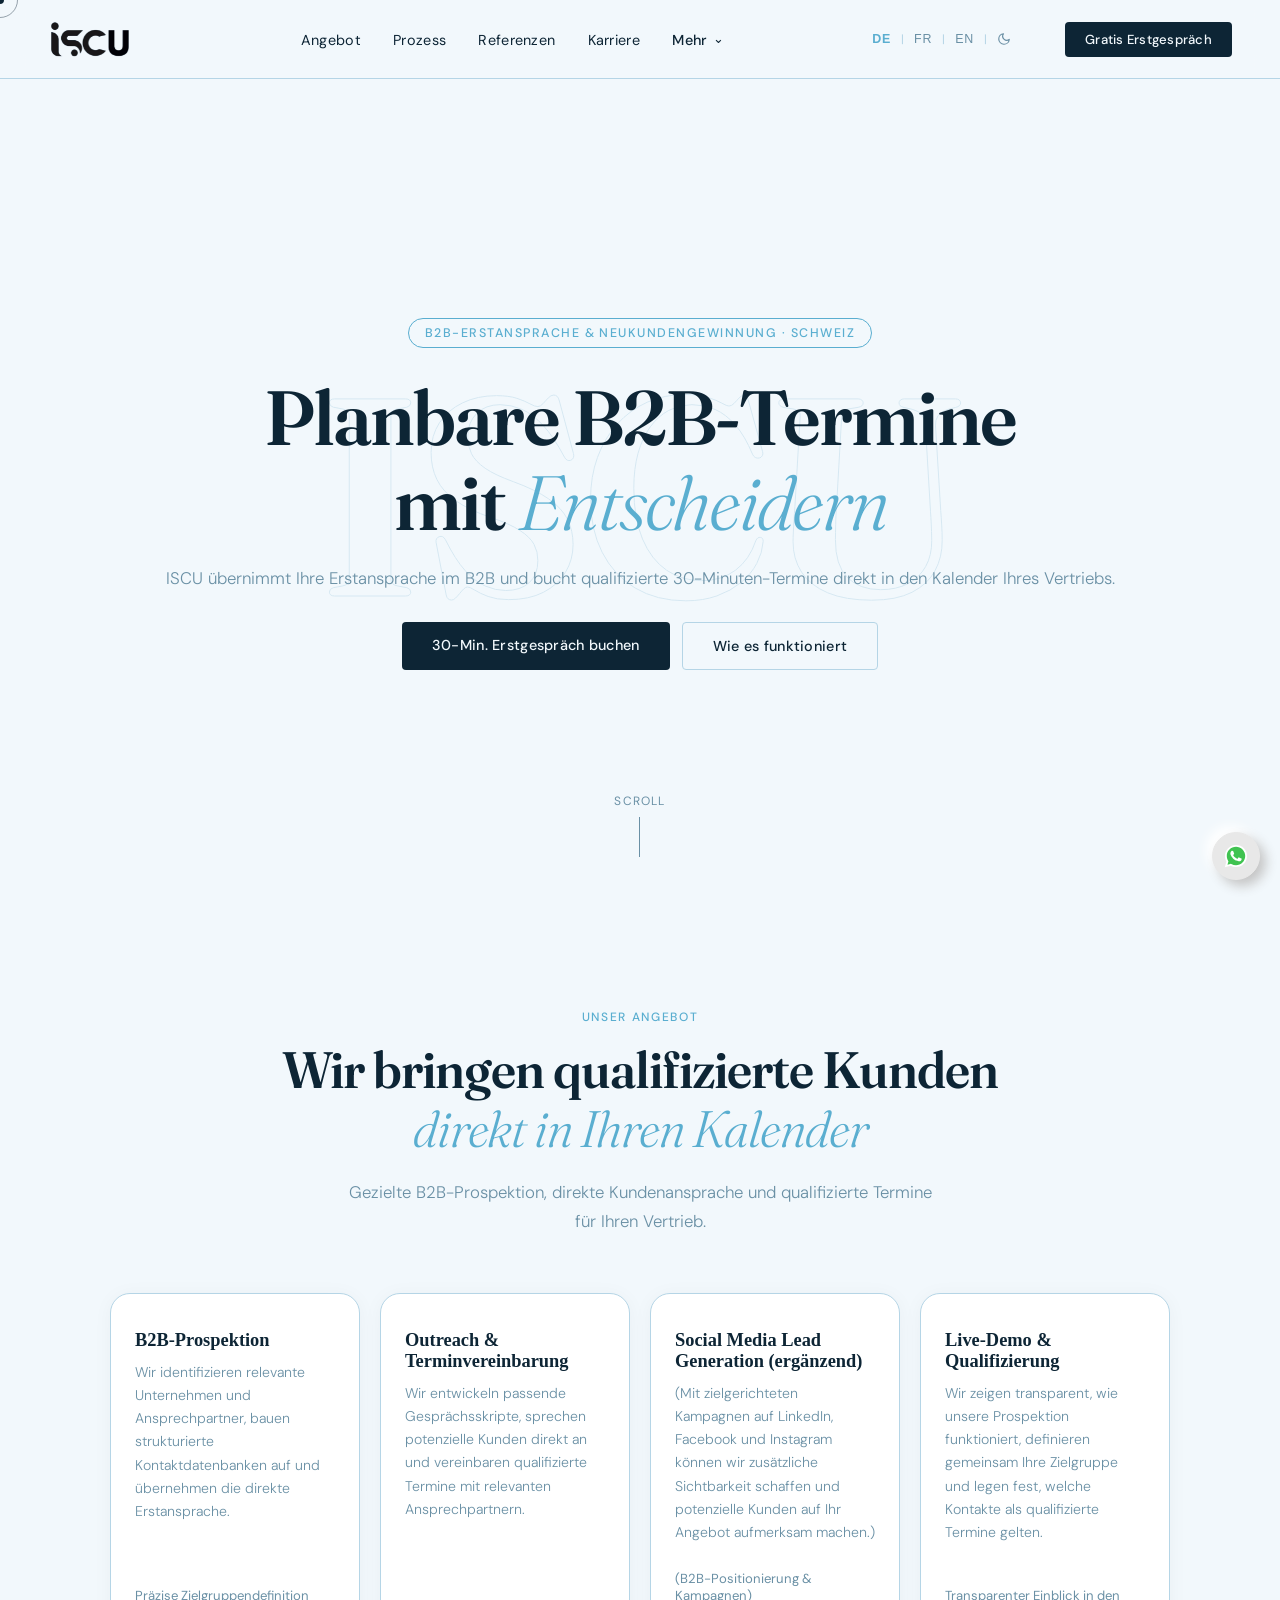
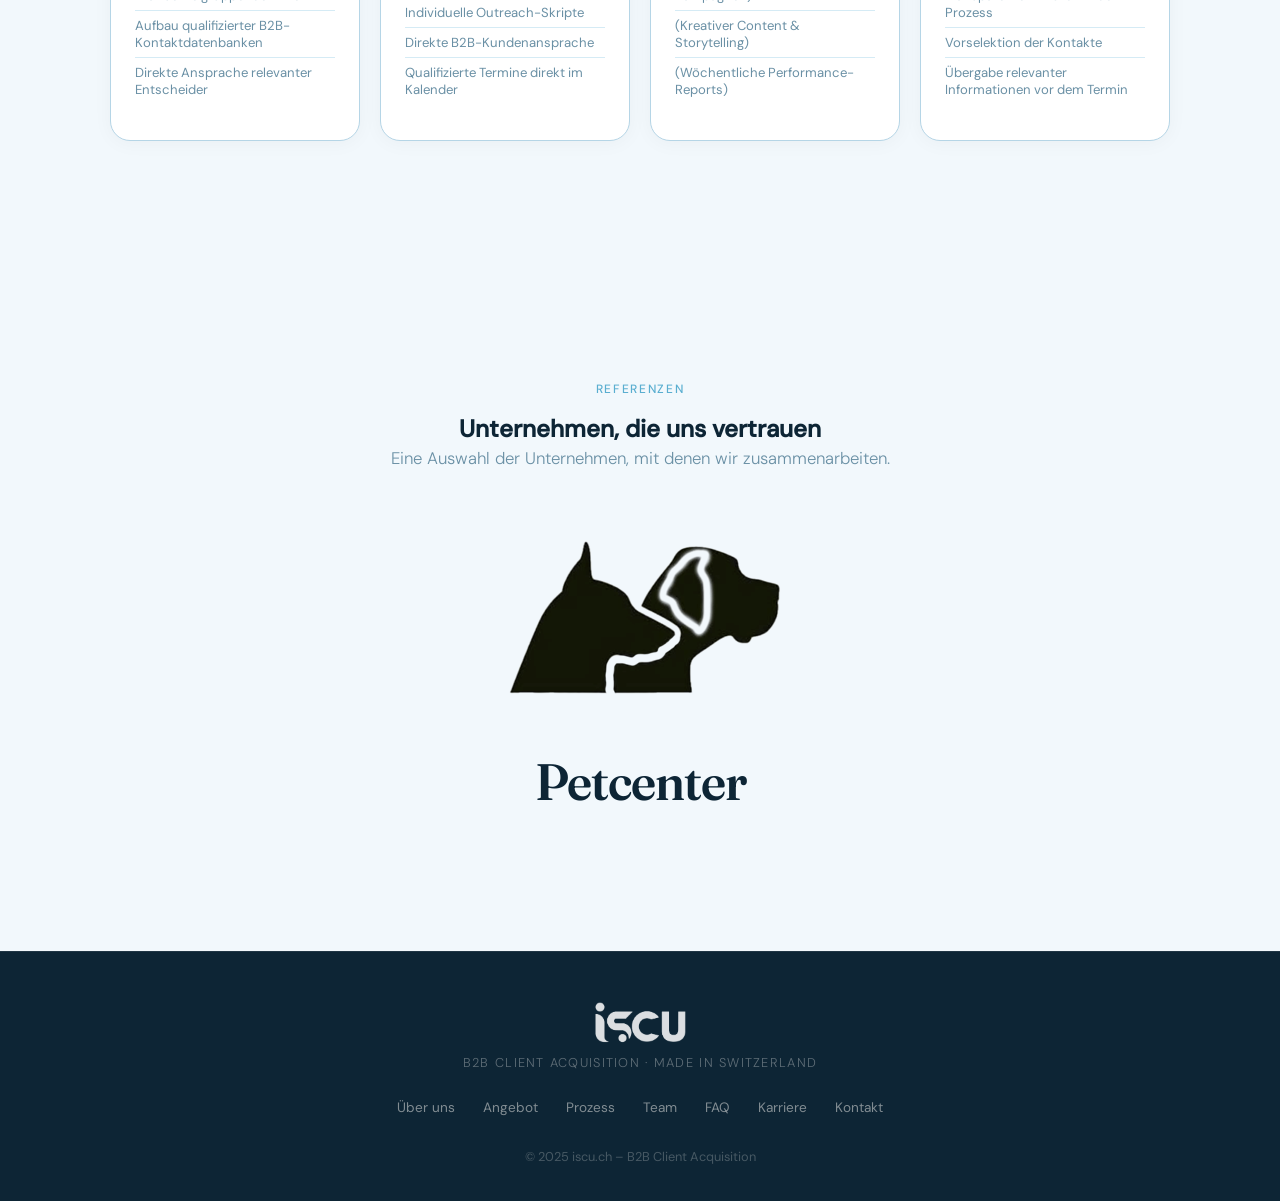
==== commit 200f8a80: "security/privacy: retrait des fichiers internes du dossier servi, polices auto-hebergees, Calendly a" ====
--- a/index.html
+++ b/index.html
@@ -48,15 +48,8 @@
   }
   </script>
 
-  <link rel="preconnect" href="https://fonts.googleapis.com">
-  <link rel="preconnect" href="https://fonts.gstatic.com" crossorigin>
-  <link
-    href="https://fonts.googleapis.com/css2?family=Fraunces:ital,wght@0,300;0,600;1,300&family=DM+Sans:wght@300;400;500&display=swap"
-    rel="stylesheet">
-  <link rel="stylesheet" href="assets/css/style.css">
+<link rel="stylesheet" href="assets/css/style.css">
   <!-- Applique le thème AVANT le rendu pour éviter le flash -->
-  <link href="https://assets.calendly.com/assets/external/widget.css" rel="stylesheet">
-  <script src="https://assets.calendly.com/assets/external/widget.js" async></script>
   <script>document.documentElement.setAttribute('data-theme', localStorage.getItem('iscu-theme') === 'dark' ? 'dark' : 'light');</script>
   <link rel="icon" type="image/png" href="/favicon-96x96.png" sizes="96x96" />
   <link rel="icon" type="image/svg+xml" href="/favicon.svg" />
@@ -1298,10 +1291,22 @@
 </p>
     <div class="contact-options">
       <div class="booking-card">
-<div
-  class="calendly-inline-widget"
-  data-url="https://calendly.com/zusammenarbeit-lscu/30min?hide_gdpr_banner=1"
-  style="min-width:320px;height:760px;">
+<div class="calendly-consent" id="calendlyBox" data-calendly-url="https://calendly.com/zusammenarbeit-lscu/30min">
+  <div class="calendly-consent-inner">
+    <svg class="calendly-consent-icon" viewBox="0 0 24 24" fill="none" stroke="currentColor" stroke-width="1.5" stroke-linecap="round" aria-hidden="true"><rect x="3" y="5" width="18" height="16" rx="2.5"/><path d="M3 10h18M8 3v4M16 3v4"/><circle cx="8.5" cy="14.5" r="1" fill="currentColor" stroke="none"/><circle cx="12" cy="14.5" r="1" fill="currentColor" stroke="none"/><circle cx="15.5" cy="14.5" r="1" fill="currentColor" stroke="none"/></svg>
+    <h3 data-de="Termin direkt buchen" data-fr="Réserver un créneau" data-en="Book a slot directly">
+      Termin direkt buchen</h3>
+    <p data-de="Der Kalender wird von Calendly LLC (USA) bereitgestellt. Beim Laden werden Daten an Calendly übertragen und Cookies gesetzt."
+      data-fr="Le calendrier est fourni par Calendly LLC (États-Unis). Son chargement transmet des données à Calendly et dépose des cookies."
+      data-en="The calendar is provided by Calendly LLC (USA). Loading it transfers data to Calendly and sets cookies.">
+      Der Kalender wird von Calendly LLC (USA) bereitgestellt. Beim Laden werden Daten an Calendly übertragen und
+      Cookies gesetzt.</p>
+    <button type="button" class="booking-cta" id="calendlyLoad" data-de="Kalender laden"
+      data-fr="Charger le calendrier" data-en="Load calendar">Kalender laden</button>
+    <a class="calendly-consent-link" href="https://calendly.com/pages/privacy" target="_blank" rel="noopener"
+      data-de="Datenschutzerklärung von Calendly" data-fr="Politique de confidentialité de Calendly"
+      data-en="Calendly privacy policy">Datenschutzerklärung von Calendly</a>
+  </div>
 </div>
 
         <div class="or-divider">
@@ -1748,6 +1753,31 @@
   </script>
 
 
+<script>
+  // Calendly : chargé uniquement sur action explicite du visiteur (aucun cookie avant le clic)
+  (function () {
+    var box = document.getElementById('calendlyBox');
+    var btn = document.getElementById('calendlyLoad');
+    if (!box || !btn) return;
+    btn.addEventListener('click', function () {
+      btn.disabled = true;
+      var css = document.createElement('link');
+      css.rel = 'stylesheet';
+      css.href = 'https://assets.calendly.com/assets/external/widget.css';
+      document.head.appendChild(css);
+      var js = document.createElement('script');
+      js.src = 'https://assets.calendly.com/assets/external/widget.js';
+      js.onload = function () {
+        box.innerHTML = '';
+        box.classList.add('loaded');
+        window.Calendly.initInlineWidget({ url: box.dataset.calendlyUrl, parentElement: box });
+      };
+      js.onerror = function () { btn.disabled = false; };
+      document.head.appendChild(js);
+    });
+  })();
+</script>
+
 </body>
 
 </html>
--- a/assets/css/style.css
+++ b/assets/css/style.css
@@ -1,5 +1,9 @@
-@import url('https://fonts.googleapis.com/css2?family=Fraunces:ital,wght@0,300;0,600;1,300&family=DM+Sans:wght@300;400;500&display=swap');
-
+@font-face{font-family:'Fraunces';src:url('../fonts/web/fraunces-300.woff2') format('woff2');font-weight:300;font-style:normal;font-display:swap}
+@font-face{font-family:'Fraunces';src:url('../fonts/web/fraunces-300-italic.woff2') format('woff2');font-weight:300;font-style:italic;font-display:swap}
+@font-face{font-family:'Fraunces';src:url('../fonts/web/fraunces-600.woff2') format('woff2');font-weight:600;font-style:normal;font-display:swap}
+@font-face{font-family:'DM Sans';src:url('../fonts/web/dmsans-300.woff2') format('woff2');font-weight:300;font-style:normal;font-display:swap}
+@font-face{font-family:'DM Sans';src:url('../fonts/web/dmsans-400.woff2') format('woff2');font-weight:400;font-style:normal;font-display:swap}
+@font-face{font-family:'DM Sans';src:url('../fonts/web/dmsans-500.woff2') format('woff2');font-weight:500;font-style:normal;font-display:swap}
 :root {
   --bg: #F2F8FC;
   --text: #0D2535;
@@ -1135,3 +1139,30 @@
   .about-founder-photo { max-width: 190px; margin: 0 auto; }
   .contact--photo::before { height: min(50%, 380px); opacity: .13; }
 }
+
+
+/* ── CALENDLY : CHARGEMENT AU CLIC ─────────────── */
+.calendly-consent {
+  display: flex; align-items: center; justify-content: center;
+  min-height: 420px; width: 100%;
+  padding: 40px 28px; text-align: center;
+  border: 1px dashed rgba(255,255,255,.22);
+  border-radius: 20px;
+  background: rgba(255,255,255,.04);
+}
+.calendly-consent-inner { display: flex; flex-direction: column; align-items: center; gap: 14px; max-width: 340px; }
+.calendly-consent-icon { width: 34px; height: 34px; color: var(--highlight); }
+.calendly-consent h3 { font-family: 'Fraunces', serif; font-size: 1.3rem; font-weight: 600; color: var(--bg); }
+.calendly-consent p { color: rgba(245,244,240,.55); font-size: .88rem; font-weight: 300; line-height: 1.6; }
+.calendly-consent .booking-cta { cursor: pointer; font-family: 'DM Sans', sans-serif; }
+.calendly-consent .booking-cta:disabled { opacity: .5; cursor: default; }
+.calendly-consent-link { font-size: .78rem; color: rgba(245,244,240,.45); text-decoration: underline; }
+.calendly-consent-link:hover { color: var(--highlight); }
+.calendly-consent.loaded {
+  display: block; min-height: 760px; padding: 0;
+  border: none; background: none; text-align: left;
+}
+@media (max-width: 600px) {
+  .calendly-consent { min-height: 340px; padding: 32px 20px; }
+  .calendly-consent.loaded { min-height: 580px; }
+}
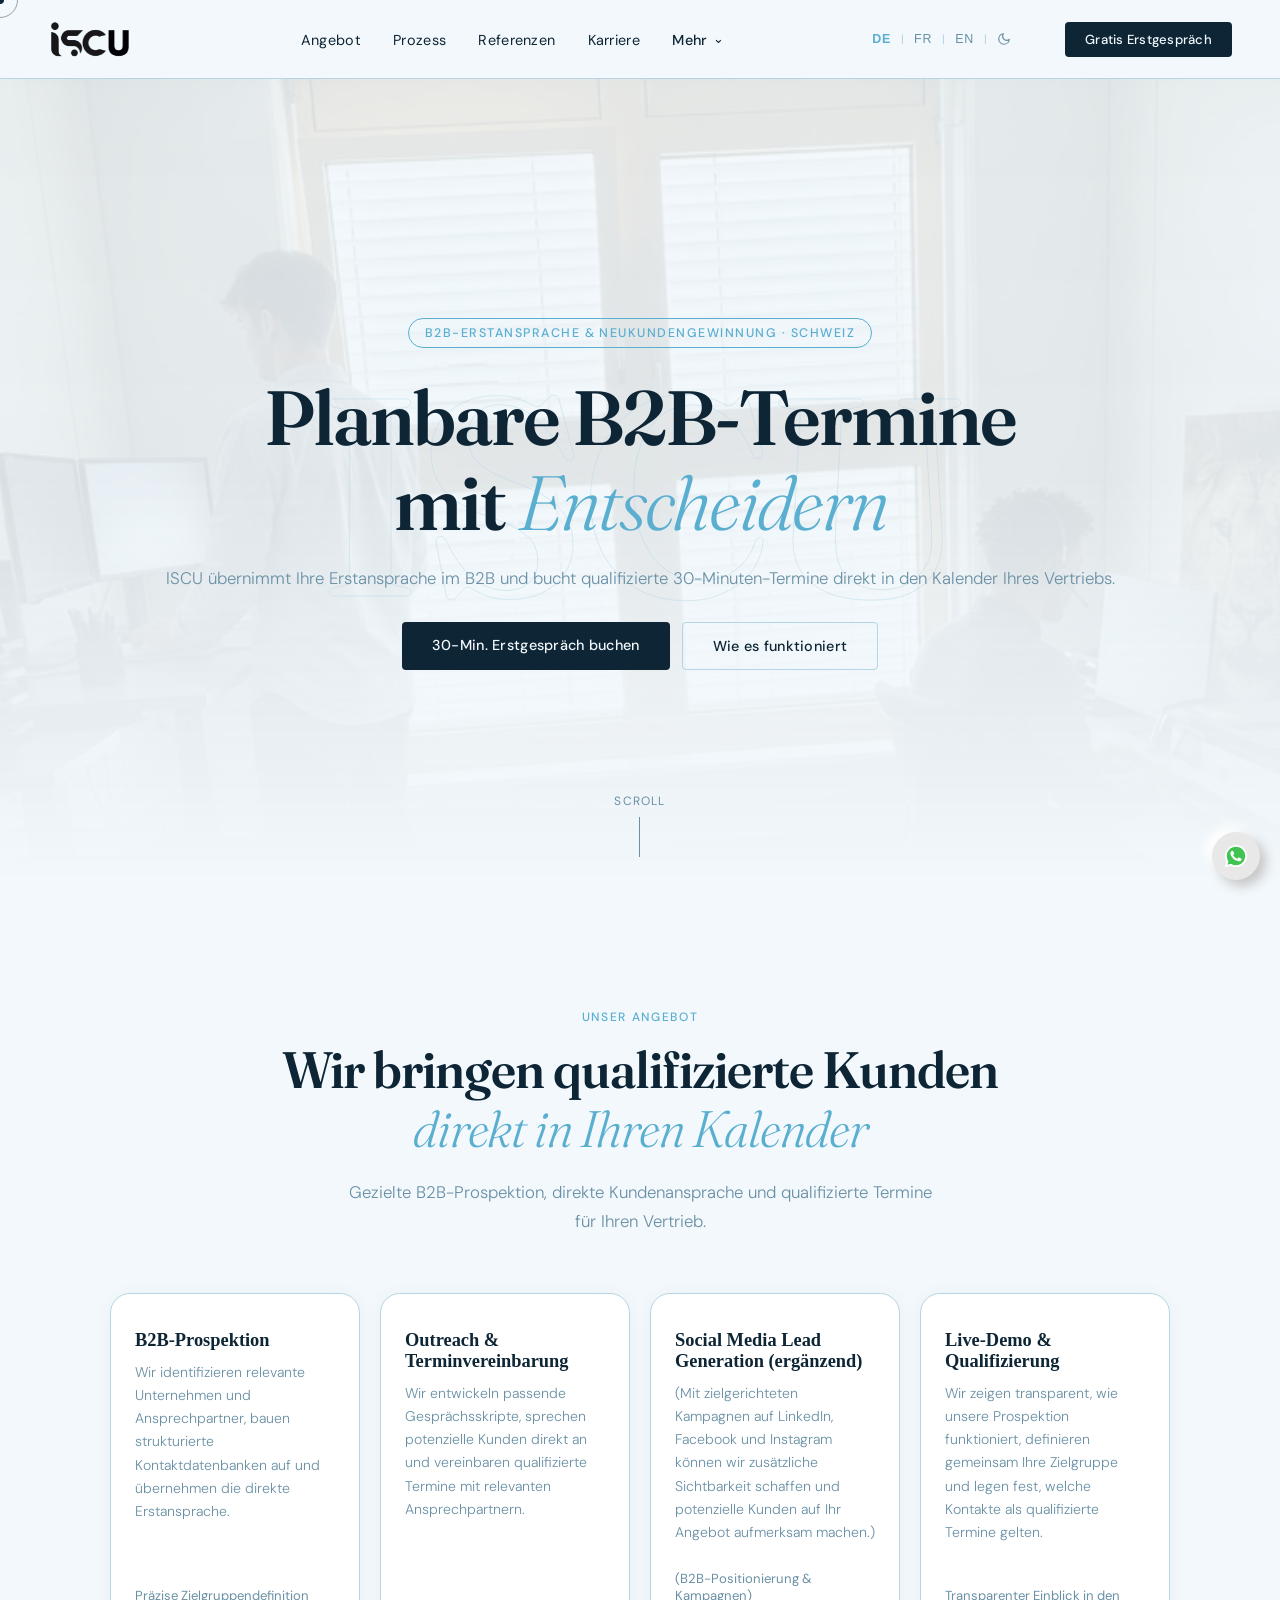
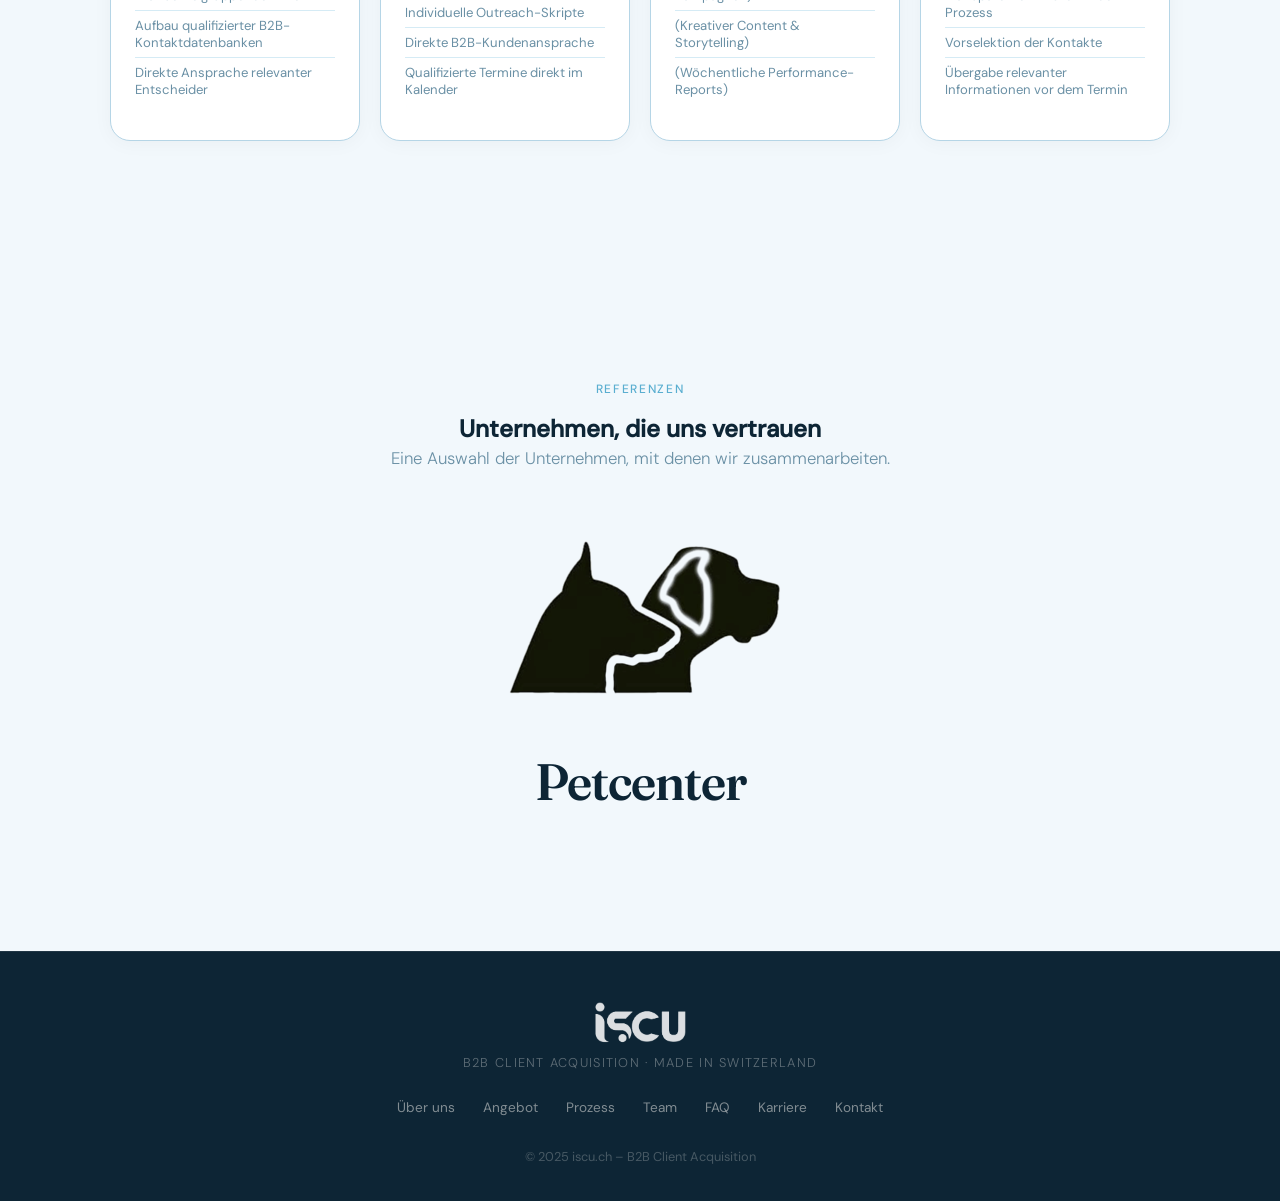
==== commit 666bd907: "feat: remplace Calendly par Cal.com (cal.com/iscu.ch/30min) - Widget Cal.com inline (embed.js offici" ====
--- a/index.html
+++ b/index.html
@@ -1291,21 +1291,24 @@
 </p>
     <div class="contact-options">
       <div class="booking-card">
-<div class="calendly-consent" id="calendlyBox" data-calendly-url="https://calendly.com/zusammenarbeit-lscu/30min">
-  <div class="calendly-consent-inner">
-    <svg class="calendly-consent-icon" viewBox="0 0 24 24" fill="none" stroke="currentColor" stroke-width="1.5" stroke-linecap="round" aria-hidden="true"><rect x="3" y="5" width="18" height="16" rx="2.5"/><path d="M3 10h18M8 3v4M16 3v4"/><circle cx="8.5" cy="14.5" r="1" fill="currentColor" stroke="none"/><circle cx="12" cy="14.5" r="1" fill="currentColor" stroke="none"/><circle cx="15.5" cy="14.5" r="1" fill="currentColor" stroke="none"/></svg>
+<div class="booking-consent" id="calBox" data-cal-link="iscu.ch/30min">
+  <div class="booking-consent-inner">
+    <svg class="booking-consent-icon" viewBox="0 0 24 24" fill="none" stroke="currentColor" stroke-width="1.5" stroke-linecap="round" aria-hidden="true"><rect x="3" y="5" width="18" height="16" rx="2.5"/><path d="M3 10h18M8 3v4M16 3v4"/><circle cx="8.5" cy="14.5" r="1" fill="currentColor" stroke="none"/><circle cx="12" cy="14.5" r="1" fill="currentColor" stroke="none"/><circle cx="15.5" cy="14.5" r="1" fill="currentColor" stroke="none"/></svg>
     <h3 data-de="Termin direkt buchen" data-fr="Réserver un créneau" data-en="Book a slot directly">
       Termin direkt buchen</h3>
-    <p data-de="Der Kalender wird von Calendly LLC (USA) bereitgestellt. Beim Laden werden Daten an Calendly übertragen und Cookies gesetzt."
-      data-fr="Le calendrier est fourni par Calendly LLC (États-Unis). Son chargement transmet des données à Calendly et dépose des cookies."
-      data-en="The calendar is provided by Calendly LLC (USA). Loading it transfers data to Calendly and sets cookies.">
-      Der Kalender wird von Calendly LLC (USA) bereitgestellt. Beim Laden werden Daten an Calendly übertragen und
+    <p data-de="Der Kalender wird von Cal.com, Inc. (USA) bereitgestellt. Beim Laden werden Daten an Cal.com übertragen und Cookies gesetzt."
+      data-fr="Le calendrier est fourni par Cal.com, Inc. (États-Unis). Son chargement transmet des données à Cal.com et dépose des cookies."
+      data-en="The calendar is provided by Cal.com, Inc. (USA). Loading it transfers data to Cal.com and sets cookies.">
+      Der Kalender wird von Cal.com, Inc. (USA) bereitgestellt. Beim Laden werden Daten an Cal.com übertragen und
       Cookies gesetzt.</p>
-    <button type="button" class="booking-cta" id="calendlyLoad" data-de="Kalender laden"
+    <button type="button" class="booking-cta" id="calLoad" data-de="Kalender laden"
       data-fr="Charger le calendrier" data-en="Load calendar">Kalender laden</button>
-    <a class="calendly-consent-link" href="https://calendly.com/pages/privacy" target="_blank" rel="noopener"
-      data-de="Datenschutzerklärung von Calendly" data-fr="Politique de confidentialité de Calendly"
-      data-en="Calendly privacy policy">Datenschutzerklärung von Calendly</a>
+    <a class="booking-consent-link" href="https://cal.com/privacy" target="_blank" rel="noopener"
+      data-de="Datenschutzerklärung von Cal.com" data-fr="Politique de confidentialité de Cal.com"
+      data-en="Cal.com privacy policy">Datenschutzerklärung von Cal.com</a>
+    <a class="booking-consent-link" href="https://cal.com/iscu.ch/30min?overlayCalendar=true" target="_blank" rel="noopener"
+      data-de="Oder direkt auf Cal.com buchen ↗" data-fr="Ou réserver directement sur Cal.com ↗"
+      data-en="Or book directly on Cal.com ↗">Oder direkt auf Cal.com buchen ↗</a>
   </div>
 </div>
 
@@ -1754,26 +1757,29 @@
 
 
 <script>
-  // Calendly : chargé uniquement sur action explicite du visiteur (aucun cookie avant le clic)
+  // Cal.com : chargé uniquement sur action explicite du visiteur (aucun cookie avant le clic)
   (function () {
-    var box = document.getElementById('calendlyBox');
-    var btn = document.getElementById('calendlyLoad');
+    var box = document.getElementById('calBox');
+    var btn = document.getElementById('calLoad');
     if (!box || !btn) return;
     btn.addEventListener('click', function () {
       btn.disabled = true;
-      var css = document.createElement('link');
-      css.rel = 'stylesheet';
-      css.href = 'https://assets.calendly.com/assets/external/widget.css';
-      document.head.appendChild(css);
-      var js = document.createElement('script');
-      js.src = 'https://assets.calendly.com/assets/external/widget.js';
-      js.onload = function () {
-        box.innerHTML = '';
-        box.classList.add('loaded');
-        window.Calendly.initInlineWidget({ url: box.dataset.calendlyUrl, parentElement: box });
-      };
-      js.onerror = function () { btn.disabled = false; };
-      document.head.appendChild(js);
+      // Snippet officiel Cal.com (embed.js), injecté seulement maintenant
+      (function (C, A, L) { var p = function (a, ar) { a.q.push(ar); }; var d = C.document; C.Cal = C.Cal || function () { var cal = C.Cal; var ar = arguments; if (!cal.loaded) { cal.ns = {}; cal.q = cal.q || []; var s = d.createElement('script'); s.src = A; s.onerror = function () { btn.disabled = false; }; d.head.appendChild(s); cal.loaded = true; } if (ar[0] === L) { var api = function () { p(api, arguments); }; var namespace = ar[1]; api.q = api.q || []; if (typeof namespace === 'string') { cal.ns[namespace] = cal.ns[namespace] || api; p(cal.ns[namespace], ar); p(cal, ['initNamespace', namespace]); } else p(cal, ar); return; } p(cal, ar); }; })(window, 'https://app.cal.com/embed/embed.js', 'init');
+      box.innerHTML = '';
+      box.classList.add('loaded');
+      Cal('init', '30min', { origin: 'https://app.cal.com' });
+      Cal.ns['30min']('inline', {
+        elementOrSelector: '#calBox',
+        calLink: box.dataset.calLink,
+        config: { layout: 'month_view', overlayCalendar: 'true', theme: 'dark' }
+      });
+      Cal.ns['30min']('ui', {
+        theme: 'dark',
+        cssVarsPerTheme: { dark: { 'cal-brand': '#5AAED0' } },
+        hideEventTypeDetails: false,
+        layout: 'month_view'
+      });
     });
   })();
 </script>
--- a/assets/css/style.css
+++ b/assets/css/style.css
@@ -486,7 +486,7 @@
   text-align: left;
 }
 .booking-card { display: flex; flex-direction: column; gap: 16px; padding: 0 !important; background: none !important; border: none !important; }
-.booking-card .calendly-inline-widget { width: 100%; }
+.booking-card .booking-consent.loaded iframe { width: 100%; }
 .booking-icon { font-size: 2.4rem; }
 .booking-card h3, .contact-form-card h3 {
   font-family: 'Fraunces', serif; font-size: 1.3rem; font-weight: 600; color: var(--bg);
@@ -626,7 +626,6 @@
   .or-divider { padding: 0; }
   .or-divider span { writing-mode: horizontal-tb; border-left: none; border-top: 1px solid rgba(255,255,255,.1); padding-left: 0; padding-top: 8px; }
   .contact-form-card { padding: 28px 20px; }
-  .booking-card .calendly-inline-widget { height: 580px !important; }
   .form-row { grid-template-columns: 1fr; }
   .contact { padding: 64px 16px; }
   .questionnaire { padding: 40px 24px; }
@@ -1141,8 +1140,8 @@
 }
 
 
-/* ── CALENDLY : CHARGEMENT AU CLIC ─────────────── */
-.calendly-consent {
+/* ── CAL.COM : CHARGEMENT AU CLIC ─────────────── */
+.booking-consent {
   display: flex; align-items: center; justify-content: center;
   min-height: 420px; width: 100%;
   padding: 40px 28px; text-align: center;
@@ -1150,19 +1149,39 @@
   border-radius: 20px;
   background: rgba(255,255,255,.04);
 }
-.calendly-consent-inner { display: flex; flex-direction: column; align-items: center; gap: 14px; max-width: 340px; }
-.calendly-consent-icon { width: 34px; height: 34px; color: var(--highlight); }
-.calendly-consent h3 { font-family: 'Fraunces', serif; font-size: 1.3rem; font-weight: 600; color: var(--bg); }
-.calendly-consent p { color: rgba(245,244,240,.55); font-size: .88rem; font-weight: 300; line-height: 1.6; }
-.calendly-consent .booking-cta { cursor: pointer; font-family: 'DM Sans', sans-serif; }
-.calendly-consent .booking-cta:disabled { opacity: .5; cursor: default; }
-.calendly-consent-link { font-size: .78rem; color: rgba(245,244,240,.45); text-decoration: underline; }
-.calendly-consent-link:hover { color: var(--highlight); }
-.calendly-consent.loaded {
-  display: block; min-height: 760px; padding: 0;
+.booking-consent-inner { display: flex; flex-direction: column; align-items: center; gap: 14px; max-width: 340px; }
+.booking-consent-icon { width: 34px; height: 34px; color: var(--highlight); }
+.booking-consent h3 { font-family: 'Fraunces', serif; font-size: 1.3rem; font-weight: 600; color: var(--bg); }
+.booking-consent p { color: rgba(245,244,240,.55); font-size: .88rem; font-weight: 300; line-height: 1.6; }
+.booking-consent .booking-cta { cursor: pointer; font-family: 'DM Sans', sans-serif; }
+.booking-consent .booking-cta:disabled { opacity: .5; cursor: default; }
+.booking-consent-link { font-size: .78rem; color: rgba(245,244,240,.45); text-decoration: underline; }
+.booking-consent-link:hover { color: var(--highlight); }
+.booking-consent.loaded {
+  display: block; height: 760px; padding: 0; overflow: auto;
   border: none; background: none; text-align: left;
 }
 @media (max-width: 600px) {
-  .calendly-consent { min-height: 340px; padding: 32px 20px; }
-  .calendly-consent.loaded { min-height: 580px; }
-}
+  .booking-consent { min-height: 340px; padding: 32px 20px; }
+  .booking-consent.loaded { height: 580px; }
+}
+
+
+/* ── HERO : FOND PHOTO ────────────────────────── */
+.hero { isolation: isolate; }
+.hero::before {
+  content: '';
+  position: absolute;
+  inset: 0;
+  z-index: -1;
+  background: url('../img/iscu-team-bg.jpg') center 42% / cover no-repeat;
+  opacity: .12;
+  -webkit-mask-image: linear-gradient(to bottom, #000 0%, rgba(0,0,0,.88) 50%, transparent 100%);
+  mask-image: linear-gradient(to bottom, #000 0%, rgba(0,0,0,.88) 50%, transparent 100%);
+  pointer-events: none;
+}
+[data-theme="dark"] .hero::before { opacity: .16; }
+@media (max-width: 600px) {
+  .hero::before { opacity: .10; background-position: 72% 50%; }
+  [data-theme="dark"] .hero::before { opacity: .18; }
+}
